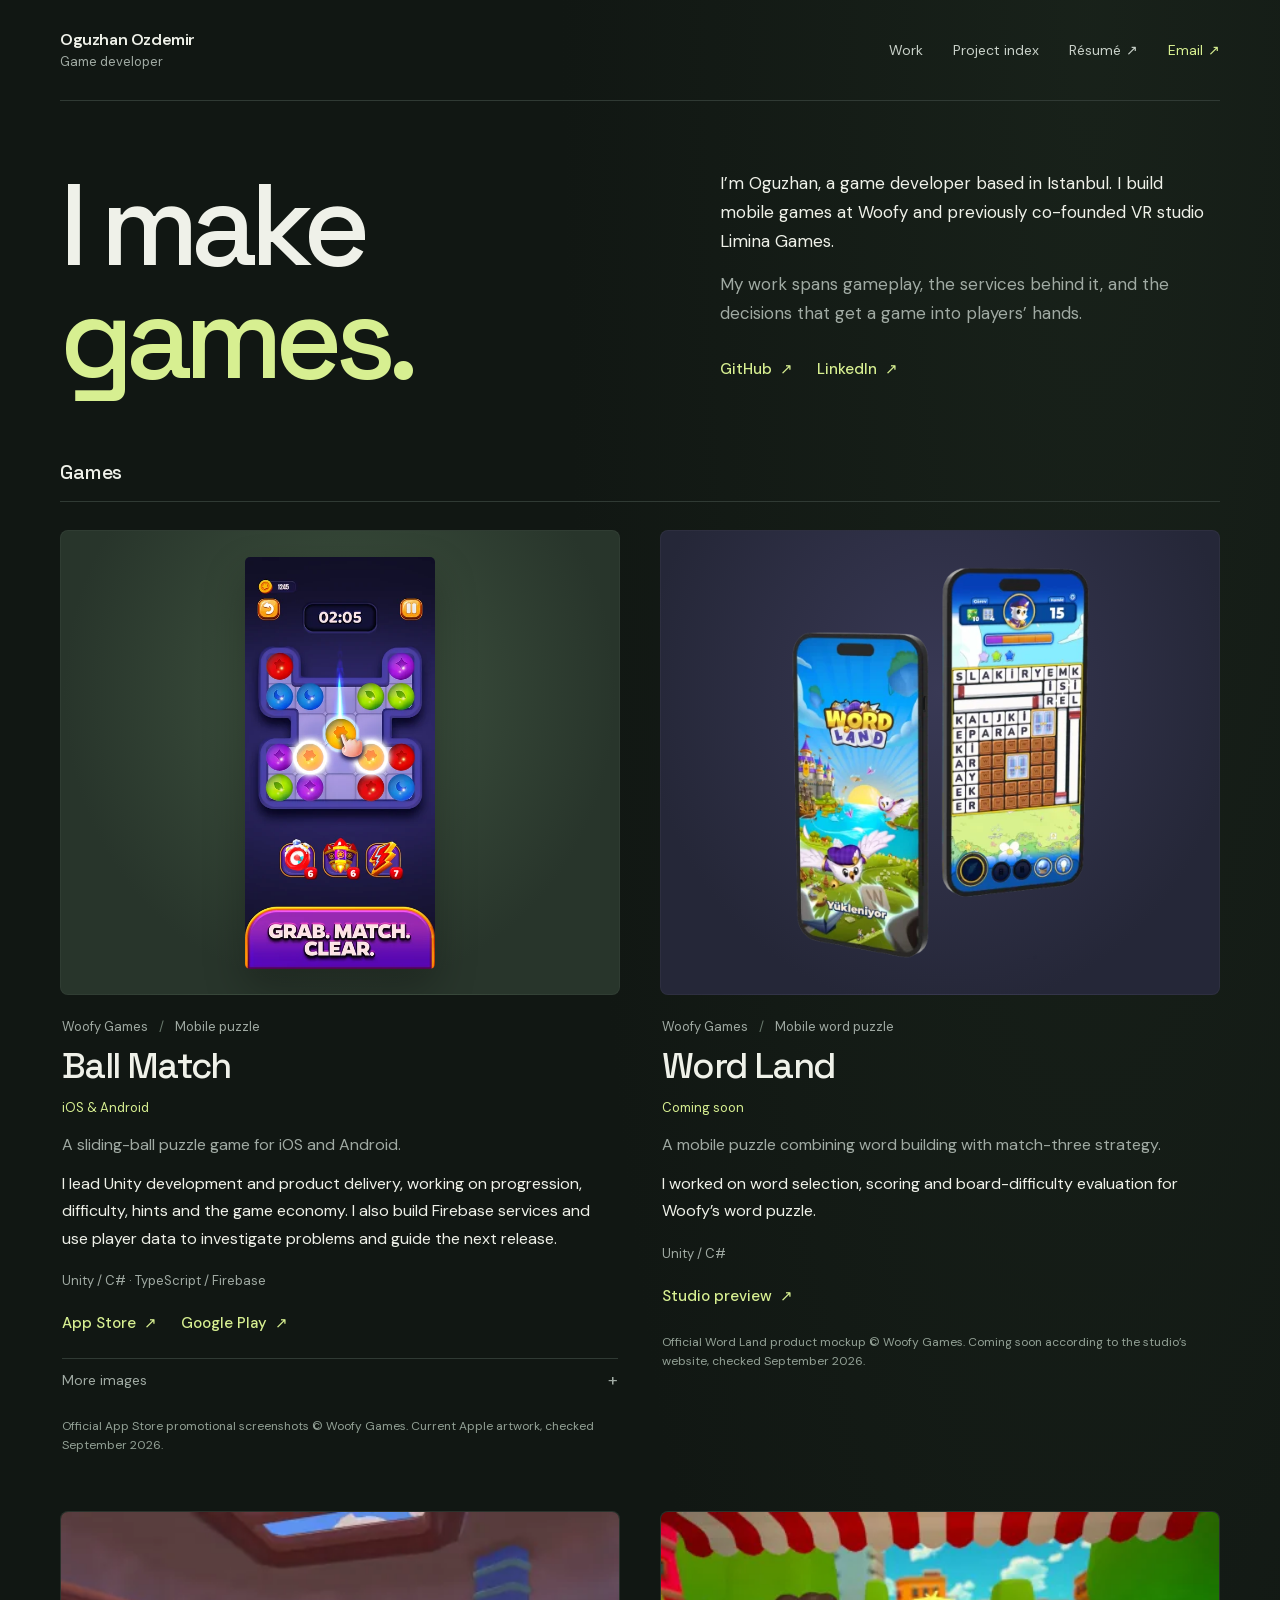
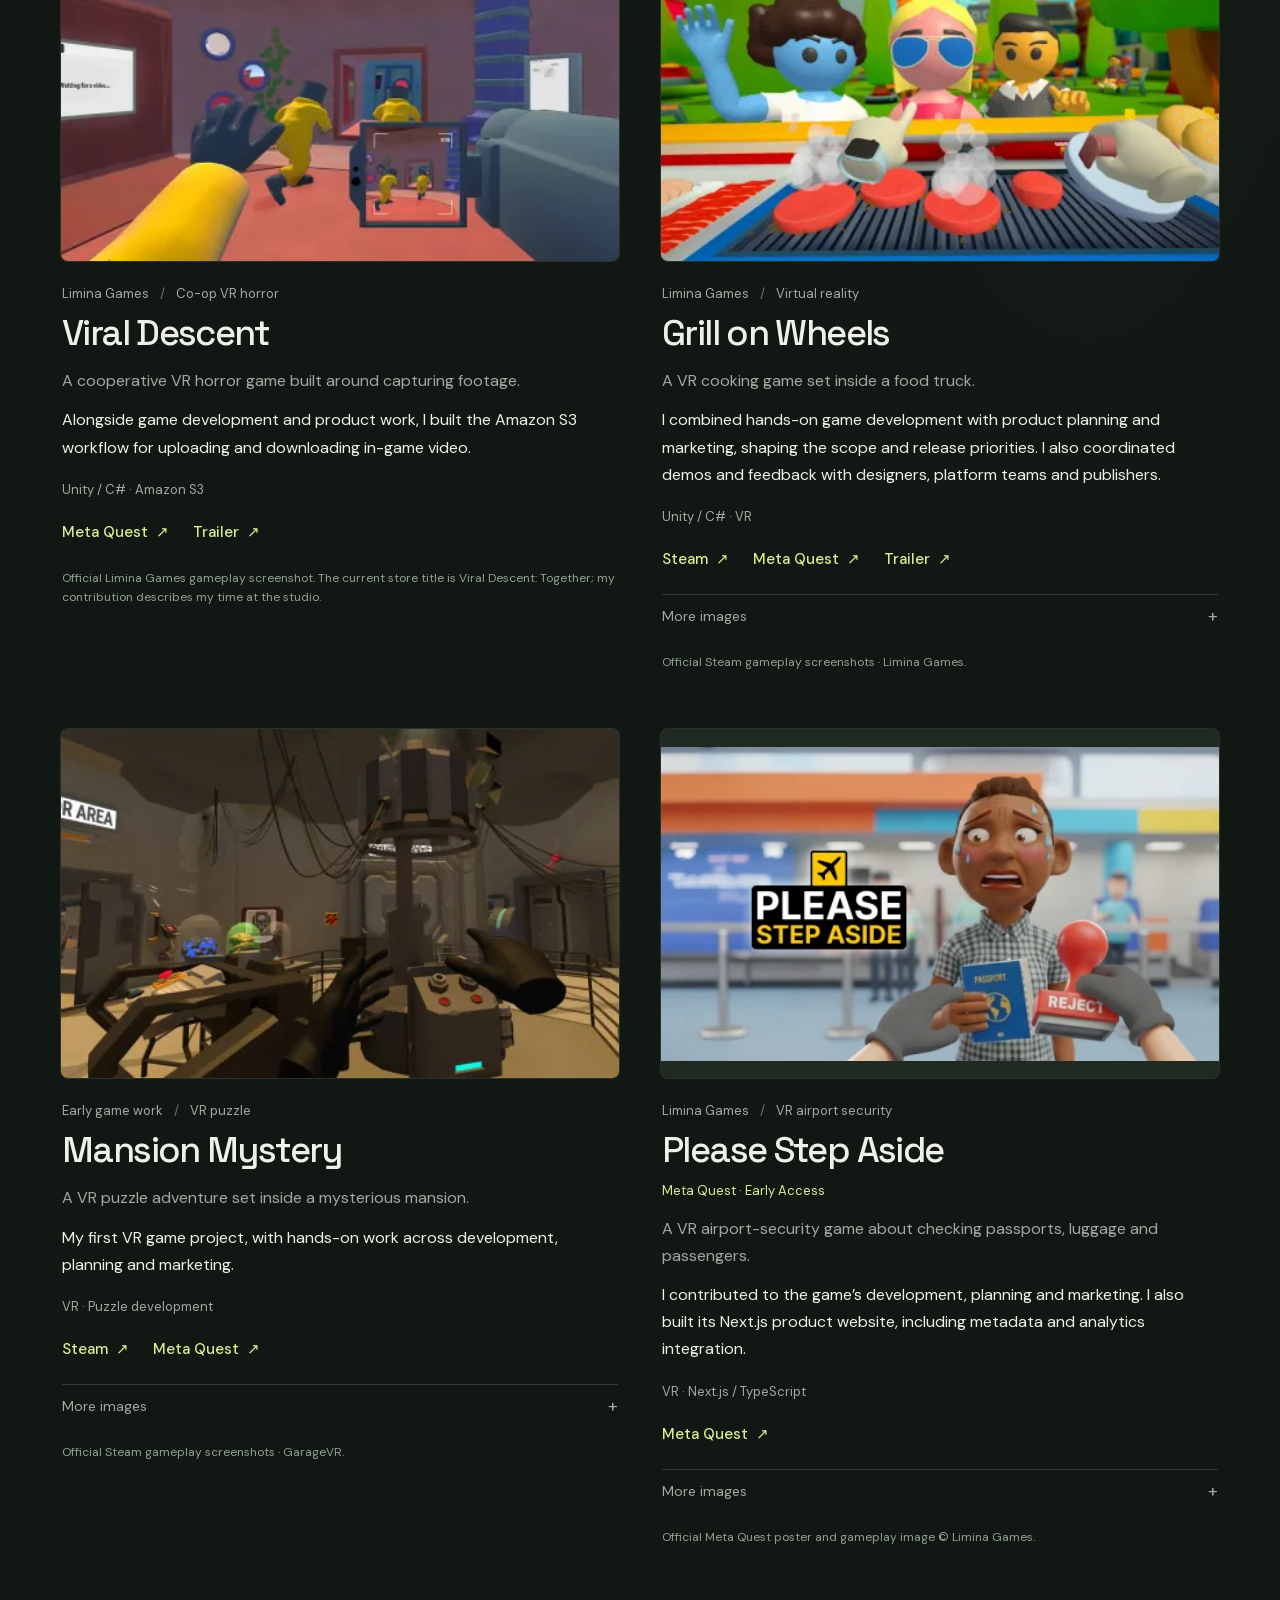
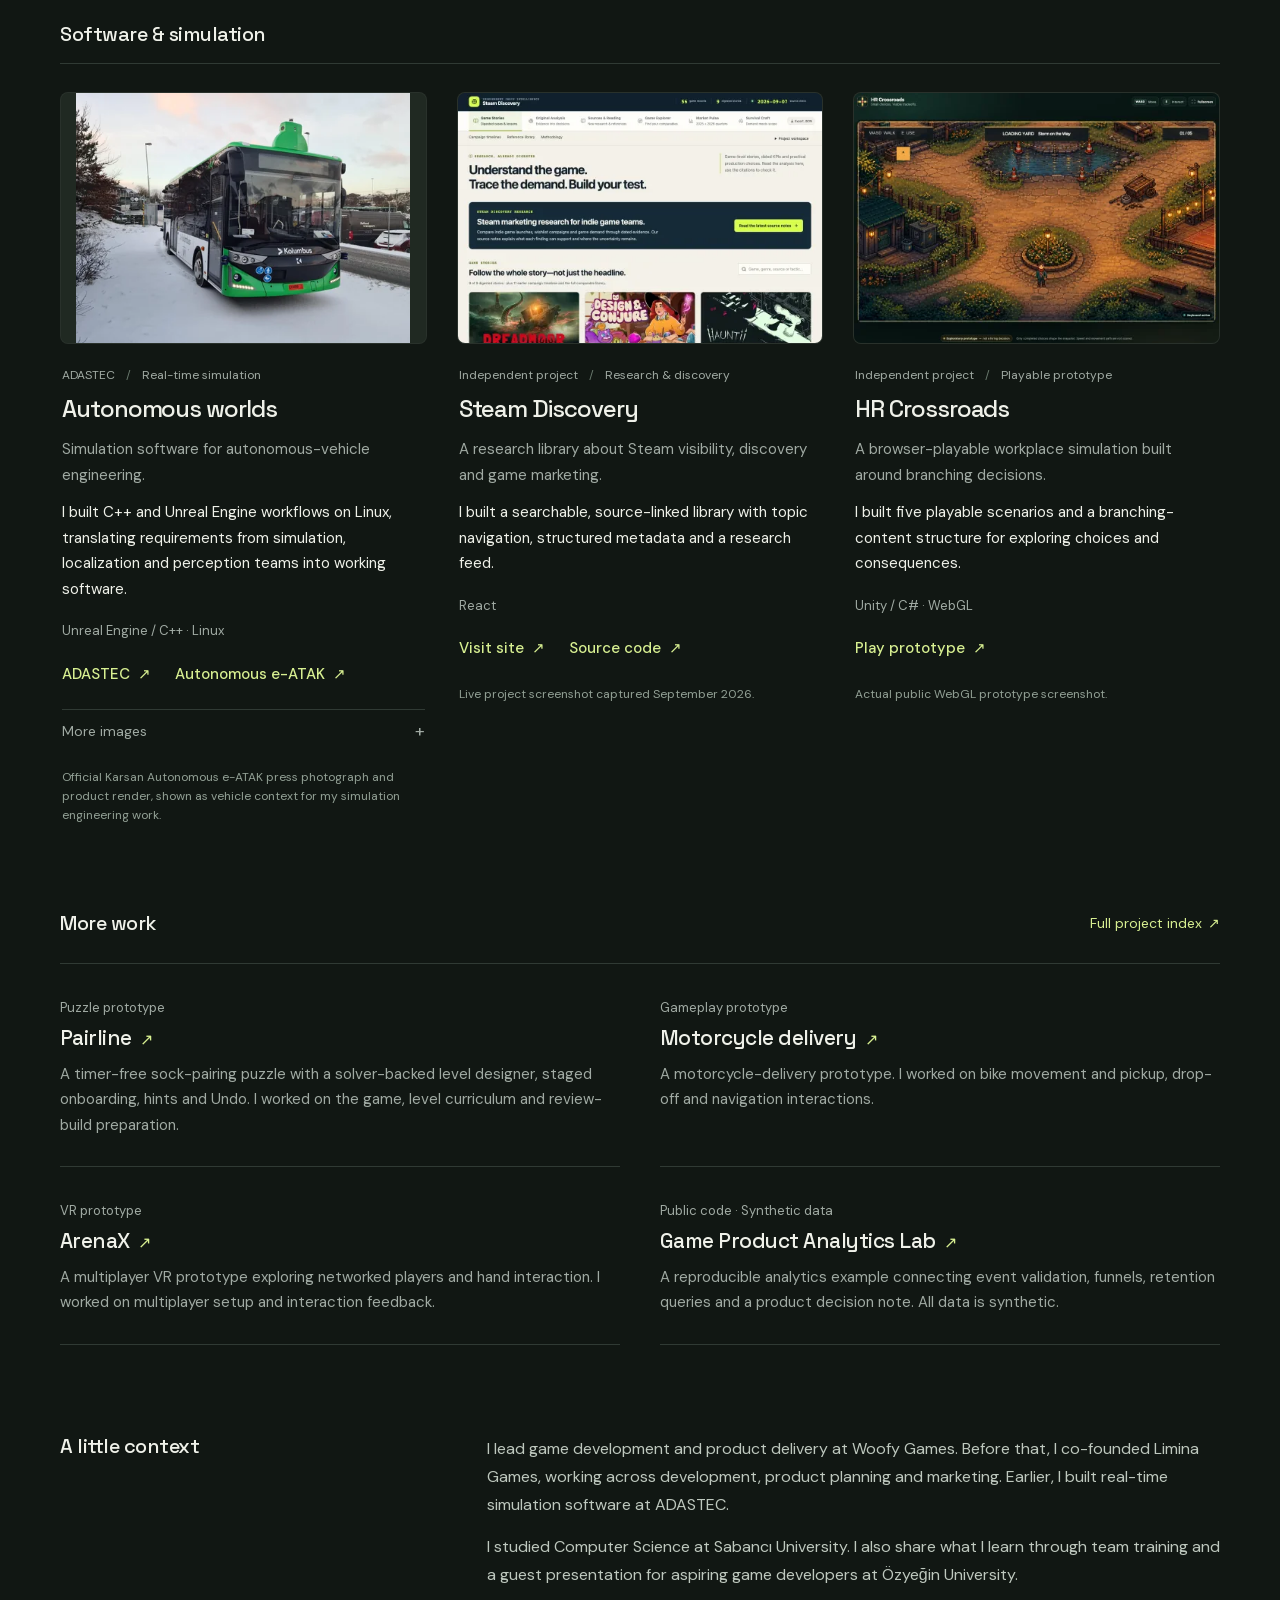
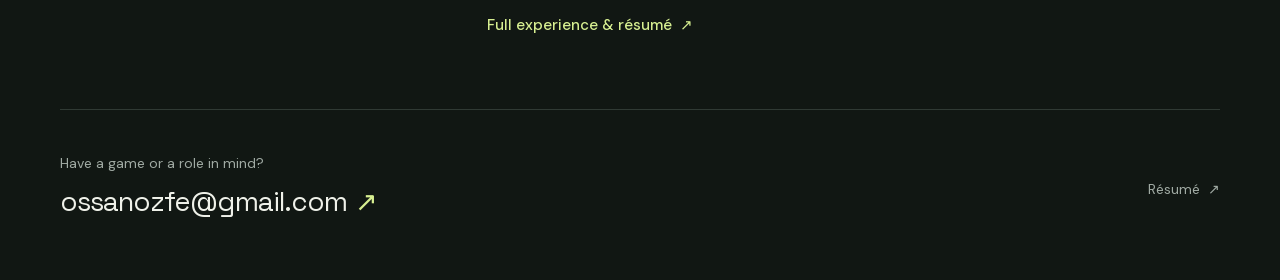
==== index.html @ d292faff "Publish portfolio from 01c3dcfbd01b6e37e238ac17c07271672fc1a916" ====
<!doctype html>
<html lang="en">
  <head>
    <meta charset="utf-8" />
    <meta name="viewport" content="width=device-width, initial-scale=1" />
    <link
      rel="preload"
      href="/fonts/space-grotesk.woff2"
      as="font"
      type="font/woff2"
      crossorigin
    />
    <meta name="theme-color" content="#111713" />
    <meta
      name="description"
      content="Oguzhan Ozdemir — game developer and technical product lead. Explore Unity, mobile and VR games, real-time simulation, and independent projects."
    />
    <link rel="canonical" href="https://oguzhanozfe.github.io/" />
    <link rel="icon" type="image/svg+xml" href="/favicon.svg" />
    <meta property="og:type" content="website" />
    <meta
      property="og:title"
      content="Oguzhan Ozdemir — Unity, Mobile & VR Game Developer"
    />
    <meta
      property="og:description"
      content="Game developer & technical product lead. Selected work across Unity, mobile games, VR, simulation, and product engineering."
    />
    <meta property="og:url" content="https://oguzhanozfe.github.io/" />
    <meta name="twitter:card" content="summary" />
    <title>Oguzhan Ozdemir — Game Developer & Technical Product Lead</title>
    
    <link rel="stylesheet" crossorigin href="/assets/index-C_fkbIlP.css">
  <script type="application/ld+json">{"@context":"https://schema.org","@type":"ProfilePage","url":"https://oguzhanozfe.github.io/","name":"Oguzhan Ozdemir — Game Developer & Technical Product Lead","mainEntity":{"@type":"Person","@id":"https://oguzhanozfe.github.io/#person","name":"Oguzhan Ozdemir","alternateName":"Oğuzhan Özdemir","url":"https://oguzhanozfe.github.io/","jobTitle":"Game Developer & Technical Product Lead","description":"Unity, mobile games, virtual reality, real-time simulation, and technical product development.","sameAs":["https://www.linkedin.com/in/oguzhanozfe/","https://github.com/oguzhanozfe"],"worksFor":{"@type":"Organization","name":"Woofy Games","url":"https://www.woofygames.com/"},"alumniOf":{"@type":"CollegeOrUniversity","name":"Sabancı University"},"knowsAbout":["Unity","C#","Virtual reality","Game development","Unreal Engine","Product development"]}}</script>
</head>
  <body>
    <div id="root"><a class="skip-link" href="#main">Skip to content</a><div class="page"><header class="site-header"><a class="identity" href="/">Oguzhan Ozdemir<span>Game developer</span></a><nav aria-label="Main navigation"><a href="/#work">Work</a><a href="/projects.html">Project index</a><a href="/resume.html">Résumé <span aria-hidden="true">↗</span></a><a href="mailto:ossanozfe@gmail.com">Email <span aria-hidden="true">↗</span></a></nav></header><main id="main"><section class="intro" aria-labelledby="hero-title"><h1 id="hero-title">I make <span>games.</span></h1><div class="intro-copy"><p>I’m Oguzhan, a game developer based in Istanbul. I build mobile games at Woofy and previously co-founded VR studio Limina Games.</p><p>My work spans gameplay, the services behind it, and the decisions that get a game into players’ hands.</p><div class="intro-links"><a href="https://github.com/oguzhanozfe" target="_blank" rel="noreferrer">GitHub <span aria-hidden="true">↗</span></a><a href="https://www.linkedin.com/in/oguzhanozfe/" target="_blank" rel="noreferrer">LinkedIn <span aria-hidden="true">↗</span></a></div></div></section><section id="work" aria-labelledby="work-title"><div class="section-label"><h2 id="work-title">Games</h2></div><div class="games-grid"><article class="work-item" id="ball-match"><figure class="work-image portrait"><a href="/images/ball-match.webp" target="_blank" rel="noreferrer" aria-label="View Ball Match image full size"><img src="/images/responsive/ball-match-360.webp" srcSet="/images/responsive/ball-match-360.webp 360w, /images/responsive/ball-match-540.webp 540w, /images/responsive/ball-match-800.webp 800w" sizes="(min-width: 900px) 190px, (min-width: 680px) 180px, 190px" alt="Official Ball Match mobile store screenshot showing its sliding-ball puzzle board." width="1242" height="2688" loading="eager" fetchpriority="high" decoding="async"/></a></figure><div class="work-copy"><p class="project-context">Woofy Games<!-- --> <span aria-hidden="true">/</span> <!-- -->Mobile puzzle</p><h3>Ball Match</h3><p class="project-status">iOS &amp; Android</p><p class="project-description">A sliding-ball puzzle game for iOS and Android.</p><p>I lead Unity development and product delivery, working on progression, difficulty, hints and the game economy. I also build Firebase services and use player data to investigate problems and guide the next release.</p><p class="technology">Unity / C# · TypeScript / Firebase</p><div class="project-links"><a href="https://apps.apple.com/app/id6760407545" target="_blank" rel="noreferrer">App Store<!-- --> <span aria-hidden="true">↗</span></a><a href="https://play.google.com/store/apps/details?id=com.woofygames.ballmatch" target="_blank" rel="noreferrer">Google Play<!-- --> <span aria-hidden="true">↗</span></a></div><details class="screenshots"><summary>More images <span aria-hidden="true">+</span></summary><div class="screenshot-strip portrait-strip"><a href="/images/ball-match-2.webp" target="_blank" rel="noreferrer"><img src="/images/ball-match-2.webp" alt="Ball Match, image 2" loading="lazy" decoding="async"/></a><a href="/images/ball-match-3.webp" target="_blank" rel="noreferrer"><img src="/images/ball-match-3.webp" alt="Ball Match, image 3" loading="lazy" decoding="async"/></a><a href="/images/ball-match-4.webp" target="_blank" rel="noreferrer"><img src="/images/ball-match-4.webp" alt="Ball Match, image 4" loading="lazy" decoding="async"/></a><a href="/images/ball-match-5.webp" target="_blank" rel="noreferrer"><img src="/images/ball-match-5.webp" alt="Ball Match, image 5" loading="lazy" decoding="async"/></a><a href="/images/ball-match-6.webp" target="_blank" rel="noreferrer"><img src="/images/ball-match-6.webp" alt="Ball Match, image 6" loading="lazy" decoding="async"/></a></div></details><p class="image-credit">Official App Store promotional screenshots © Woofy Games. Current Apple artwork, checked September 2026.</p></div></article><article class="work-item" id="word-land"><figure class="work-image mockup"><a href="/images/word-land.webp" target="_blank" rel="noreferrer" aria-label="View Word Land image full size"><img src="/images/responsive/word-land-360.webp" srcSet="/images/responsive/word-land-360.webp 360w, /images/responsive/word-land-540.webp 540w, /images/responsive/word-land-665.webp 665w" sizes="(min-width: 900px) 300px, (min-width: 680px) min(280px, calc(50vw - 80px)), min(300px, calc(100vw - 90px))" alt="Official Word Land artwork showing its title screen and a letter-grid puzzle in two phones." width="665" height="874" loading="lazy" fetchpriority="auto" decoding="async"/></a></figure><div class="work-copy"><p class="project-context">Woofy Games<!-- --> <span aria-hidden="true">/</span> <!-- -->Mobile word puzzle</p><h3>Word Land</h3><p class="project-status">Coming soon</p><p class="project-description">A mobile puzzle combining word building with match-three strategy.</p><p>I worked on word selection, scoring and board-difficulty evaluation for Woofy’s word puzzle.</p><p class="technology">Unity / C#</p><div class="project-links"><a href="https://www.woofygames.com/" target="_blank" rel="noreferrer">Studio preview<!-- --> <span aria-hidden="true">↗</span></a></div><p class="image-credit">Official Word Land product mockup © Woofy Games. Coming soon according to the studio’s website, checked September 2026.</p></div></article><article class="work-item" id="viral-descent"><figure class="work-image landscape"><a href="/images/viral-descent.webp" target="_blank" rel="noreferrer" aria-label="View Viral Descent image full size"><img src="/images/responsive/viral-descent-480.webp" srcSet="/images/responsive/viral-descent-480.webp 480w, /images/responsive/viral-descent-800.webp 800w, /images/responsive/viral-descent-1200.webp 1200w" sizes="(min-width: 1256px) 560px, (min-width: 900px) calc(50vw - 68px), (min-width: 680px) calc(50vw - 47px), calc(100vw - 40px)" alt="Viral Descent VR gameplay with cooperative players and a handheld video camera." width="1600" height="900" loading="lazy" fetchpriority="auto" decoding="async"/></a></figure><div class="work-copy"><p class="project-context">Limina Games<!-- --> <span aria-hidden="true">/</span> <!-- -->Co-op VR horror</p><h3>Viral Descent</h3><p class="project-description">A cooperative VR horror game built around capturing footage.</p><p>Alongside game development and product work, I built the Amazon S3 workflow for uploading and downloading in-game video.</p><p class="technology">Unity / C# · Amazon S3</p><div class="project-links"><a href="https://www.meta.com/experiences/viral-descent-together/8872975976070976/" target="_blank" rel="noreferrer">Meta Quest<!-- --> <span aria-hidden="true">↗</span></a><a href="https://www.youtube.com/watch?v=ykDt3blQwD8" target="_blank" rel="noreferrer">Trailer<!-- --> <span aria-hidden="true">↗</span></a></div><p class="image-credit">Official Limina Games gameplay screenshot. The current store title is Viral Descent: Together; my contribution describes my time at the studio.</p></div></article><article class="work-item" id="grill-on-wheels"><figure class="work-image landscape"><a href="/images/grill.webp" target="_blank" rel="noreferrer" aria-label="View Grill on Wheels image full size"><img src="/images/responsive/grill-480.webp" srcSet="/images/responsive/grill-480.webp 480w, /images/responsive/grill-800.webp 800w, /images/responsive/grill-1200.webp 1200w" sizes="(min-width: 1256px) 560px, (min-width: 900px) calc(50vw - 68px), (min-width: 680px) calc(50vw - 47px), calc(100vw - 40px)" alt="Grill on Wheels VR gameplay, looking out of a colorful food truck toward waiting customers." width="1600" height="900" loading="lazy" fetchpriority="auto" decoding="async"/></a></figure><div class="work-copy"><p class="project-context">Limina Games<!-- --> <span aria-hidden="true">/</span> <!-- -->Virtual reality</p><h3>Grill on Wheels</h3><p class="project-description">A VR cooking game set inside a food truck.</p><p>I combined hands-on game development with product planning and marketing, shaping the scope and release priorities. I also coordinated demos and feedback with designers, platform teams and publishers.</p><p class="technology">Unity / C# · VR</p><div class="project-links"><a href="https://store.steampowered.com/app/2628680/Grill_on_Wheels/" target="_blank" rel="noreferrer">Steam<!-- --> <span aria-hidden="true">↗</span></a><a href="https://www.meta.com/experiences/7056585347694088/" target="_blank" rel="noreferrer">Meta Quest<!-- --> <span aria-hidden="true">↗</span></a><a href="https://www.youtube.com/watch?v=oU0aZLuPpc4" target="_blank" rel="noreferrer">Trailer<!-- --> <span aria-hidden="true">↗</span></a></div><details class="screenshots"><summary>More images <span aria-hidden="true">+</span></summary><div class="screenshot-strip "><a href="/images/grill-2.webp" target="_blank" rel="noreferrer"><img src="/images/grill-2.webp" alt="Grill on Wheels, image 2" loading="lazy" decoding="async"/></a></div></details><p class="image-credit">Official Steam gameplay screenshots · Limina Games.</p></div></article><article class="work-item" id="mansion-mystery"><figure class="work-image landscape"><a href="/images/mansion.webp" target="_blank" rel="noreferrer" aria-label="View Mansion Mystery image full size"><img src="/images/responsive/mansion-480.webp" srcSet="/images/responsive/mansion-480.webp 480w, /images/responsive/mansion-800.webp 800w, /images/responsive/mansion-1200.webp 1200w" sizes="(min-width: 1256px) 560px, (min-width: 900px) calc(50vw - 68px), (min-width: 680px) calc(50vw - 47px), calc(100vw - 40px)" alt="Mansion Mystery VR gameplay: a laboratory filled with hands-on puzzle equipment." width="1600" height="900" loading="lazy" fetchpriority="auto" decoding="async"/></a></figure><div class="work-copy"><p class="project-context">Early game work<!-- --> <span aria-hidden="true">/</span> <!-- -->VR puzzle</p><h3>Mansion Mystery</h3><p class="project-description">A VR puzzle adventure set inside a mysterious mansion.</p><p>My first VR game project, with hands-on work across development, planning and marketing.</p><p class="technology">VR · Puzzle development</p><div class="project-links"><a href="https://store.steampowered.com/app/2424630/Mansion_Mystery/" target="_blank" rel="noreferrer">Steam<!-- --> <span aria-hidden="true">↗</span></a><a href="https://www.meta.com/experiences/5691978394241239/" target="_blank" rel="noreferrer">Meta Quest<!-- --> <span aria-hidden="true">↗</span></a></div><details class="screenshots"><summary>More images <span aria-hidden="true">+</span></summary><div class="screenshot-strip "><a href="/images/mansion-2.webp" target="_blank" rel="noreferrer"><img src="/images/mansion-2.webp" alt="Mansion Mystery, image 2" loading="lazy" decoding="async"/></a></div></details><p class="image-credit">Official Steam gameplay screenshots · GarageVR.</p></div></article><article class="work-item" id="please-step-aside"><figure class="work-image poster"><a href="/images/please-step-aside.webp" target="_blank" rel="noreferrer" aria-label="View Please Step Aside image full size"><img src="/images/responsive/please-step-aside-480.webp" srcSet="/images/responsive/please-step-aside-480.webp 480w, /images/responsive/please-step-aside-800.webp 800w, /images/responsive/please-step-aside-1200.webp 1200w" sizes="(min-width: 1256px) 560px, (min-width: 900px) calc(50vw - 68px), (min-width: 680px) calc(50vw - 47px), calc(100vw - 40px)" alt="Official Please Step Aside poster with a passenger, passport and a VR hand holding a reject stamp." width="2560" height="1440" loading="lazy" fetchpriority="auto" decoding="async"/></a></figure><div class="work-copy"><p class="project-context">Limina Games<!-- --> <span aria-hidden="true">/</span> <!-- -->VR airport security</p><h3>Please Step Aside</h3><p class="project-status">Meta Quest · Early Access</p><p class="project-description">A VR airport-security game about checking passports, luggage and passengers.</p><p>I contributed to the game’s development, planning and marketing. I also built its Next.js product website, including metadata and analytics integration.</p><p class="technology">VR · Next.js / TypeScript</p><div class="project-links"><a href="https://www.meta.com/experiences/please-step-aside/9171457622956378/" target="_blank" rel="noreferrer">Meta Quest<!-- --> <span aria-hidden="true">↗</span></a></div><details class="screenshots"><summary>More images <span aria-hidden="true">+</span></summary><div class="screenshot-strip "><a href="/images/please-step-aside-gameplay.webp" target="_blank" rel="noreferrer"><img src="/images/please-step-aside-gameplay.webp" alt="Please Step Aside VR gameplay showing a passport, an open suitcase and the airport X-ray scanner." loading="lazy" decoding="async"/></a></div></details><p class="image-credit">Official Meta Quest poster and gameplay image © Limina Games.</p></div></article></div></section><section id="software" class="software" aria-labelledby="software-title"><div class="section-label"><h2 id="software-title">Software &amp; simulation</h2></div><div class="software-grid"><article class="work-item" id="simulation"><figure class="work-image poster"><a href="/images/adastec-e-atak.webp" target="_blank" rel="noreferrer" aria-label="View Autonomous worlds image full size"><img src="/images/responsive/adastec-e-atak-480.webp" srcSet="/images/responsive/adastec-e-atak-480.webp 480w, /images/responsive/adastec-e-atak-800.webp 800w, /images/responsive/adastec-e-atak-1200.webp 1200w" sizes="(min-width: 1256px) 367px, (min-width: 900px) calc(33.33vw - 52px), (min-width: 680px) calc(100vw - 64px), calc(100vw - 40px)" alt="Karsan Autonomous e-ATAK in green Kolumbus livery on a snowy street in Norway." width="1200" height="900" loading="lazy" fetchpriority="auto" decoding="async"/></a></figure><div class="work-copy"><p class="project-context">ADASTEC<!-- --> <span aria-hidden="true">/</span> <!-- -->Real-time simulation</p><h3>Autonomous worlds</h3><p class="project-description">Simulation software for autonomous-vehicle engineering.</p><p>I built C++ and Unreal Engine workflows on Linux, translating requirements from simulation, localization and perception teams into working software.</p><p class="technology">Unreal Engine / C++ · Linux</p><div class="project-links"><a href="https://www.adastec.com/" target="_blank" rel="noreferrer">ADASTEC<!-- --> <span aria-hidden="true">↗</span></a><a href="https://www.karsan.com/en/autonomous-bus/autonomous-e-atak/autonomous-e-atak-autonomous-technology" target="_blank" rel="noreferrer">Autonomous e-ATAK<!-- --> <span aria-hidden="true">↗</span></a></div><details class="screenshots"><summary>More images <span aria-hidden="true">+</span></summary><div class="screenshot-strip "><a href="/images/adastec-e-atak-render.webp" target="_blank" rel="noreferrer"><img src="/images/adastec-e-atak-render.webp" alt="Official Karsan product render of the Autonomous e-ATAK, viewed from the front and side on a white background." loading="lazy" decoding="async"/></a></div></details><p class="image-credit">Official Karsan Autonomous e-ATAK press photograph and product render, shown as vehicle context for my simulation engineering work.</p></div></article><article class="work-item" id="steam-discovery"><figure class="work-image landscape"><a href="/images/steam-discovery.webp" target="_blank" rel="noreferrer" aria-label="View Steam Discovery image full size"><img src="/images/responsive/steam-discovery-480.webp" srcSet="/images/responsive/steam-discovery-480.webp 480w, /images/responsive/steam-discovery-800.webp 800w, /images/responsive/steam-discovery-1200.webp 1200w" sizes="(min-width: 1256px) 367px, (min-width: 900px) calc(33.33vw - 52px), (min-width: 680px) calc(100vw - 64px), calc(100vw - 40px)" alt="The Steam Discovery website with its Steam visibility research library and article categories." width="1600" height="900" loading="lazy" fetchpriority="auto" decoding="async"/></a></figure><div class="work-copy"><p class="project-context">Independent project<!-- --> <span aria-hidden="true">/</span> <!-- -->Research &amp; discovery</p><h3>Steam Discovery</h3><p class="project-description">A research library about Steam visibility, discovery and game marketing.</p><p>I built a searchable, source-linked library with topic navigation, structured metadata and a research feed.</p><p class="technology">React</p><div class="project-links"><a href="https://steam-discovery.vercel.app/" target="_blank" rel="noreferrer">Visit site<!-- --> <span aria-hidden="true">↗</span></a><a href="https://github.com/oguzhanozfe/steam-discovery" target="_blank" rel="noreferrer">Source code<!-- --> <span aria-hidden="true">↗</span></a></div><p class="image-credit">Live project screenshot captured September 2026.</p></div></article><article class="work-item" id="hr-crossroads"><figure class="work-image landscape"><a href="/images/hr-crossroads.webp" target="_blank" rel="noreferrer" aria-label="View HR Crossroads image full size"><img src="/images/responsive/hr-crossroads-480.webp" srcSet="/images/responsive/hr-crossroads-480.webp 480w, /images/responsive/hr-crossroads-800.webp 800w, /images/responsive/hr-crossroads-1200.webp 1200w" sizes="(min-width: 1256px) 367px, (min-width: 900px) calc(33.33vw - 52px), (min-width: 680px) calc(100vw - 64px), calc(100vw - 40px)" alt="HR Crossroads workplace simulation prototype running in a web browser." width="1600" height="900" loading="lazy" fetchpriority="auto" decoding="async"/></a></figure><div class="work-copy"><p class="project-context">Independent project<!-- --> <span aria-hidden="true">/</span> <!-- -->Playable prototype</p><h3>HR Crossroads</h3><p class="project-description">A browser-playable workplace simulation built around branching decisions.</p><p>I built five playable scenarios and a branching-content structure for exploring choices and consequences.</p><p class="technology">Unity / C# · WebGL</p><div class="project-links"><a href="https://hr-crossroads-demo.vercel.app/" target="_blank" rel="noreferrer">Play prototype<!-- --> <span aria-hidden="true">↗</span></a></div><p class="image-credit">Actual public WebGL prototype screenshot.</p></div></article></div></section><section class="more-projects" aria-labelledby="more-projects-title"><div class="section-label"><h2 id="more-projects-title">More work</h2><a href="/projects.html">Full project index <span aria-hidden="true">↗</span></a></div><div class="more-project-grid"><article><p class="index-status">Puzzle prototype</p><h3><a href="/projects.html#pairline">Pairline<!-- --> <span aria-hidden="true">↗</span></a></h3><p>A timer-free sock-pairing puzzle with a solver-backed level designer, staged onboarding, hints and Undo. I worked on the game, level curriculum and review-build preparation.</p></article><article><p class="index-status">Gameplay prototype</p><h3><a href="/projects.html#moto">Motorcycle delivery<!-- --> <span aria-hidden="true">↗</span></a></h3><p>A motorcycle-delivery prototype. I worked on bike movement and pickup, drop-off and navigation interactions.</p></article><article><p class="index-status">VR prototype</p><h3><a href="/projects.html#arena">ArenaX<!-- --> <span aria-hidden="true">↗</span></a></h3><p>A multiplayer VR prototype exploring networked players and hand interaction. I worked on multiplayer setup and interaction feedback.</p></article><article><p class="index-status">Public code · Synthetic data</p><h3><a href="/projects.html#analytics-lab">Game Product Analytics Lab<!-- --> <span aria-hidden="true">↗</span></a></h3><p>A reproducible analytics example connecting event validation, funnels, retention queries and a product decision note. All data is synthetic.</p></article></div></section><section id="about" class="about" aria-labelledby="about-title"><h2 id="about-title">A little context</h2><div><p>I lead game development and product delivery at Woofy Games. Before that, I co-founded Limina Games, working across development, product planning and marketing. Earlier, I built real-time simulation software at ADASTEC.</p><p>I studied Computer Science at Sabancı University. I also share what I learn through team training and a guest presentation for aspiring game developers at Özyeğin University.</p><a href="/resume.html">Full experience &amp; résumé <span aria-hidden="true">↗</span></a></div></section></main><footer><div><p>Have a game or a role in mind?</p><a class="email" href="mailto:ossanozfe@gmail.com">ossanozfe@gmail.com <span aria-hidden="true">↗</span></a></div><a href="/resume.html">Résumé <span aria-hidden="true">↗</span></a></footer></div></div>
  </body>
</html>
---- assets/index-C_fkbIlP.css ----
@font-face{font-family:Space Grotesk;src:url(/fonts/space-grotesk.woff2)format("woff2");font-weight:300 700;font-style:normal;font-display:swap}@font-face{font-family:DM Sans;src:url(/fonts/dm-sans.woff2)format("woff2");font-weight:100 900;font-style:normal;font-display:swap}:root{--lightningcss-light: ;--lightningcss-dark:initial;color-scheme:dark;--ink:#eff1e9;--muted:#a0aaa3;--line:#303a34;--paper:#111713;--accent:#d7ef91;color:var(--ink);background:var(--paper);font-synthesis:none;text-rendering:optimizelegibility;-webkit-font-smoothing:antialiased;font-family:DM Sans,Arial,sans-serif;font-size:16px}*{box-sizing:border-box}html{scroll-padding-top:2rem}body{background:radial-gradient(ellipse at 85% 0, #23312466, transparent 33rem), var(--paper);min-width:320px;margin:0}h1,h2,h3,p,figure{margin:0}h1,h2,h3{font-family:Space Grotesk,Arial,sans-serif;font-weight:500;line-height:1.1}a{color:inherit;touch-action:manipulation;text-decoration:none}a:focus-visible,summary:focus-visible{outline:2px solid var(--accent);outline-offset:5px}a:hover{text-underline-offset:.25em;text-decoration:underline}img{max-width:100%;height:auto;display:block}::selection{color:#111713;background:var(--accent)}.page{width:min(1160px,100% - 40px);margin:auto}.skip-link{z-index:10;background:var(--accent);color:var(--paper);padding:12px;position:fixed;top:10px;left:10px;transform:translateY(-160%)}.skip-link:focus{transform:translateY(0)}.site-header{border-bottom:1px solid var(--line);flex-wrap:wrap;justify-content:space-between;align-items:center;gap:16px 24px;padding:24px 0;display:flex}.identity{letter-spacing:-.025em;font-size:1rem;font-weight:600;line-height:1.5}.identity span{letter-spacing:0;color:var(--muted);font-size:.8125rem;font-weight:400;display:block}nav{flex-wrap:wrap;align-items:center;gap:19px;display:flex}nav a{color:#c8d0c8;align-items:center;gap:5px;min-height:44px;font-size:.875rem;display:inline-flex}nav a:last-child{color:var(--accent)}nav a[aria-current=page]{text-underline-offset:6px;text-decoration:underline}.intro{padding:46px 0 48px}.intro h1{letter-spacing:-.072em;margin-bottom:28px;font-size:clamp(3.5rem,15.5vw,7rem);line-height:.98}.intro h1 span{color:var(--accent);display:block}.intro-copy{max-width:540px;font-size:1.0625rem;line-height:1.7}.intro-copy p+p{color:var(--muted);margin-top:14px}.intro-links,.project-links{flex-wrap:wrap;gap:6px 24px;display:flex}.intro-links{margin-top:20px}.intro-links a,.project-links a,.about a{min-height:44px;color:var(--accent);align-items:center;gap:8px;font-size:.9375rem;font-weight:500;display:inline-flex}.section-label{border-bottom:1px solid var(--line);flex-wrap:wrap;justify-content:space-between;align-items:center;gap:16px;padding:0 0 18px;display:flex}.section-label h2{letter-spacing:-.025em;font-size:1.25rem}.section-label>a{color:var(--accent);align-items:center;gap:6px;min-height:44px;font-size:.875rem;display:inline-flex}.games-grid{gap:44px;padding-top:24px;display:grid}.work-item{flex-direction:column;gap:22px;min-width:0;display:flex}.work-image{background:#202922;border:1px solid #ffffff0a;border-radius:8px;overflow:hidden}.work-image a{width:100%;height:100%;display:block}.work-image.landscape img{aspect-ratio:16/10;object-fit:cover;width:100%}.work-image.poster img{aspect-ratio:16/10;object-fit:contain;width:100%}.work-image.portrait,.work-image.mockup{background:radial-gradient(at 50% 35%,#405541,#28352b 70%);justify-content:center;align-items:center;padding:24px;display:flex}.work-image.portrait a,.work-image.mockup a{width:auto;height:auto}.work-image.portrait img{border-radius:5px;width:190px;height:auto;box-shadow:0 18px 40px #0004}.work-image.mockup{background:radial-gradient(at 50% 35%,#393955,#252738 75%)}.work-image.mockup img{width:min(300px,100%);height:auto}.work-copy{padding:0 2px;font-size:1rem;line-height:1.7}.project-context{color:var(--muted);margin-bottom:9px;font-size:.8125rem;line-height:1.6}.project-context span{color:#69796d;margin:0 8px}.work-copy h3{letter-spacing:-.045em;margin-bottom:14px;font-size:clamp(1.75rem,6vw,2.2rem)}.work-copy>p+p{margin-top:12px}.project-description{color:var(--muted)}.project-status{color:var(--accent);margin-bottom:8px;font-size:.8125rem;margin-top:-4px!important}.technology{color:var(--muted);font-size:.8125rem;margin-top:18px!important}.project-links{margin-top:10px}.screenshots{border-top:1px solid var(--line);margin-top:12px}summary{cursor:pointer;min-height:44px;color:var(--muted);justify-content:space-between;align-items:center;gap:20px;font-size:.875rem;list-style:none;display:flex}summary::-webkit-details-marker{display:none}summary span{font-size:1.1rem}details[open] summary span{transform:rotate(45deg)}.screenshot-strip{grid-template-columns:repeat(2,minmax(0,1fr));gap:10px;padding-bottom:12px;display:grid}.screenshot-strip a{align-self:start}.screenshot-strip img{border-radius:3px;width:100%;height:auto}.portrait-strip{grid-template-columns:repeat(3,minmax(0,1fr))}.image-credit{color:#92a095;font-size:.75rem;line-height:1.6}.work-copy>.image-credit{margin-top:14px}.software{margin-top:58px}.software-grid{gap:36px;padding-top:24px;display:grid}.more-projects{margin-top:58px}.more-project-grid{gap:0 34px;display:grid}.more-project-grid article{border-bottom:1px solid var(--line);padding:25px 0;line-height:1.7}.more-project-grid h3{letter-spacing:-.025em;margin:8px 0 12px;font-size:1.3rem}.more-project-grid h3 a{display:inline-block}.more-project-grid h3 a span{color:var(--accent);margin-left:4px;font-family:DM Sans,Arial,sans-serif;font-size:1rem}.more-project-grid article>p:last-child{color:var(--muted);font-size:.9375rem}.index-status{color:var(--muted);margin-top:6px;font-size:.8125rem;line-height:1.6}.about{border-bottom:1px solid var(--line);gap:22px;margin-top:22px;padding:50px 0;line-height:1.75;display:grid}.about h2{letter-spacing:-.025em;font-size:1.25rem}.about p{color:#bec8be}.about p+p,.about a{margin-top:14px}footer{flex-wrap:wrap;justify-content:space-between;align-items:center;gap:24px;padding:36px 0 42px;display:flex}footer p{color:var(--muted);margin-bottom:8px;font-size:.875rem}footer a{align-items:center;gap:8px;min-height:44px;display:inline-flex}footer>a{color:var(--muted);font-size:.875rem}.email{letter-spacing:-.035em;font-family:Space Grotesk,Arial,sans-serif;font-size:clamp(1rem,5vw,1.7rem)}.email span{color:var(--accent)}h1,h2,h3,p,a{overflow-wrap:anywhere}.index-intro{padding:40px 0 48px}.index-intro>a{min-height:44px;color:var(--accent);align-items:center;font-size:.875rem;display:inline-flex}.index-intro h1{letter-spacing:-.065em;margin:16px 0 22px;font-size:clamp(2.8rem,10vw,5.8rem)}.index-intro>p{max-width:550px;color:var(--muted);line-height:1.7}.index-group{margin-bottom:48px}.index-group>h2{border-bottom:1px solid #677666;padding-bottom:18px;font-size:1.125rem}.index-row{border-bottom:1px solid var(--line);gap:14px;padding:24px 0;line-height:1.7;display:grid}.index-row h3{letter-spacing:-.025em;font-size:1.2rem;line-height:1.3}.index-row .technology{margin-top:8px!important}.index-row .project-links{margin-top:5px}.index-row>div>p:first-child{color:#d4dbd2}@media (min-width:680px){.page{width:min(1160px,100% - 64px)}.games-grid,.more-project-grid{grid-template-columns:1fr 1fr;gap:48px 30px}.work-image.portrait,.work-image.mockup{height:440px;padding:22px}.work-image.portrait img{width:180px}.work-image.mockup img{width:280px}.more-project-grid{gap:0 36px}.index-row{grid-template-columns:1fr 1.8fr;gap:32px}}@media (min-width:900px){.page{width:min(1160px,100% - 96px)}.site-header{padding:28px 0}nav{gap:30px}.intro{grid-template-columns:1.2fr 1fr;align-items:end;gap:60px;padding:68px 0 66px;display:grid}.intro h1{margin:0;font-size:clamp(5.8rem,9vw,8rem)}.intro-copy{padding-bottom:4px;font-size:1.0625rem}.intro-links{margin-top:20px}.games-grid{gap:56px 40px;padding-top:28px}.work-image.portrait,.work-image.mockup{height:465px;padding:26px}.work-image.portrait img{width:190px}.work-image.mockup img{width:300px}.work-copy h3{font-size:2.25rem}.software{margin-top:76px}.software-grid{grid-template-columns:repeat(3,minmax(0,1fr));gap:30px;padding-top:28px}.software-grid .work-copy h3{font-size:1.5rem;line-height:1.2}.software-grid .work-copy{font-size:.9375rem}.software-grid .project-context{font-size:.75rem}.software-grid .work-image img{aspect-ratio:16/11}.more-projects{margin-top:76px}.more-project-grid{gap:0 40px}.more-project-grid article{padding:28px 0}.about{grid-template-columns:1fr 2fr;gap:60px;margin-top:28px;padding:62px 0}.index-intro{padding:56px 0 60px}.index-group{margin-bottom:62px}.index-row{grid-template-columns:1fr 2fr;gap:60px}footer{padding:44px 0 56px}}@media (prefers-reduced-motion:reduce){*,:before,:after{scroll-behavior:auto!important;transition:none!important}}.work-image a:focus-visible{outline-offset:-4px}.work-image.mockup a{min-width:0;max-width:100%}
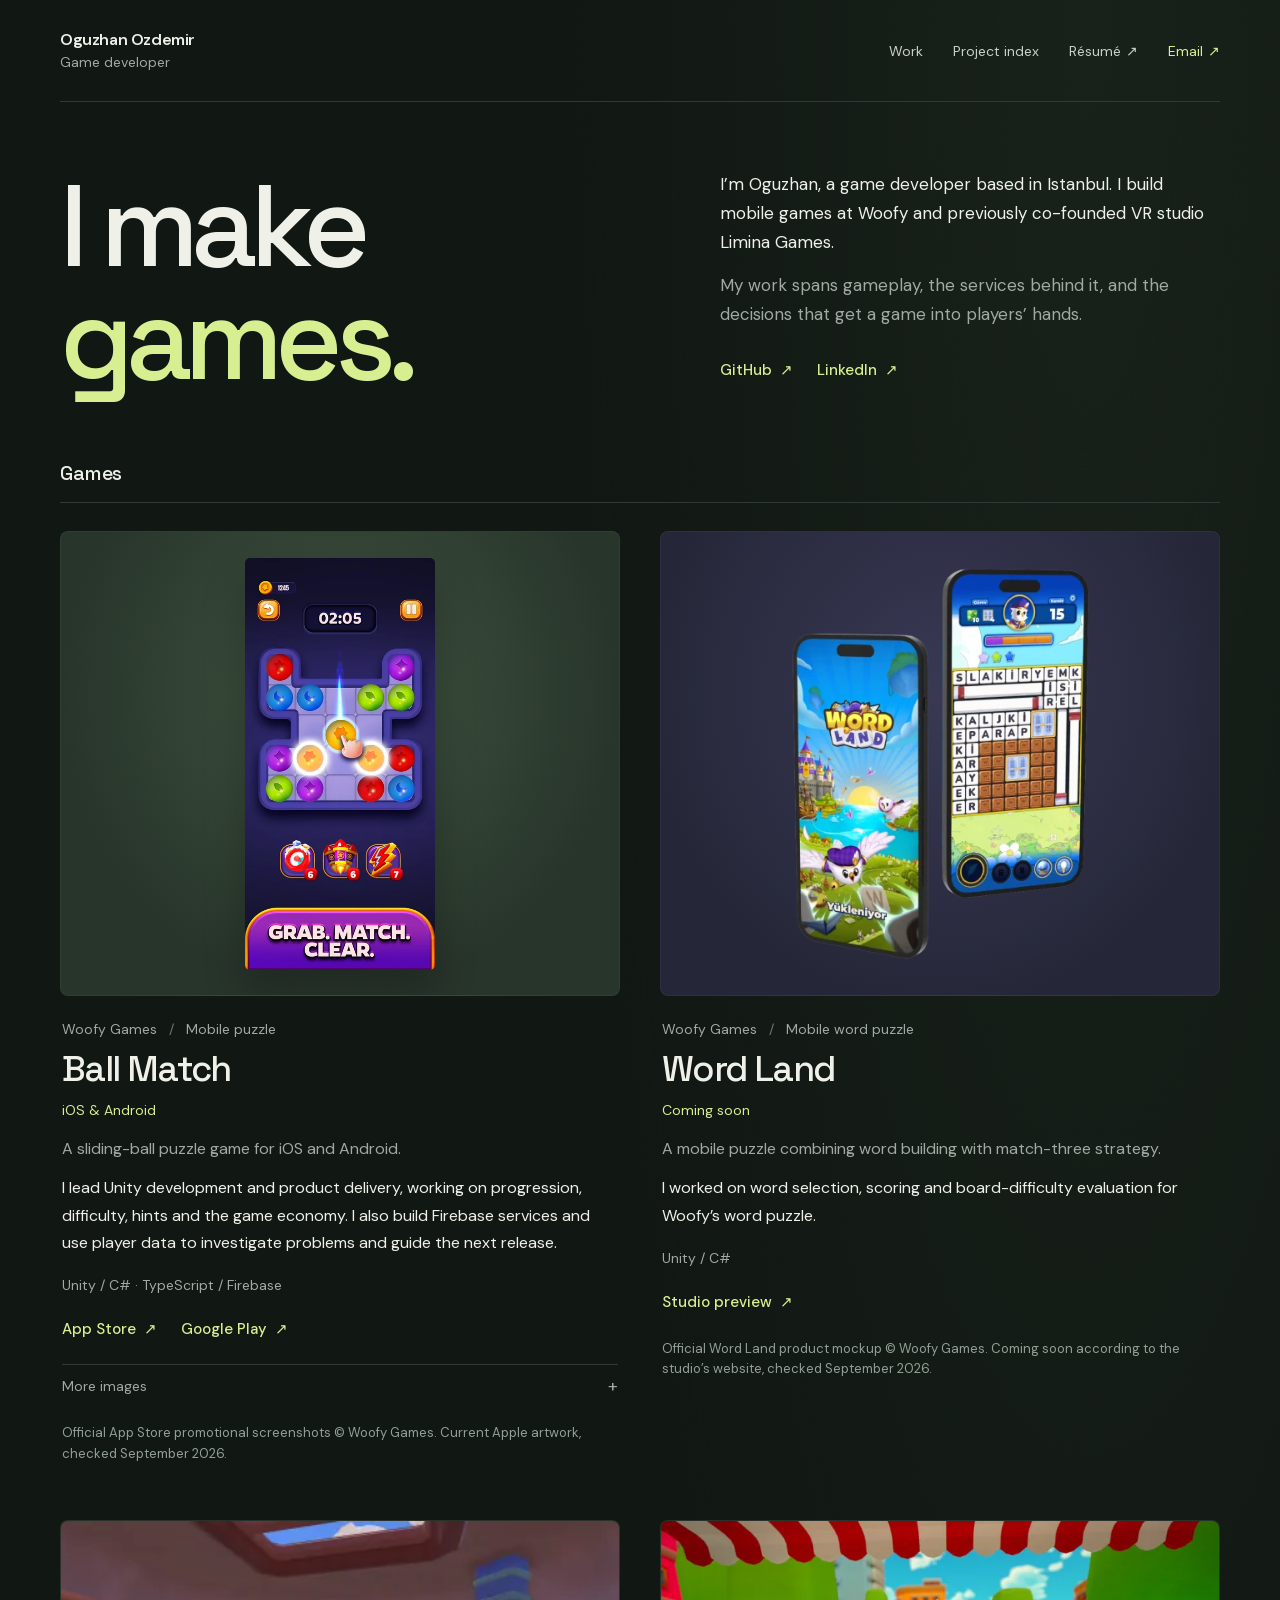
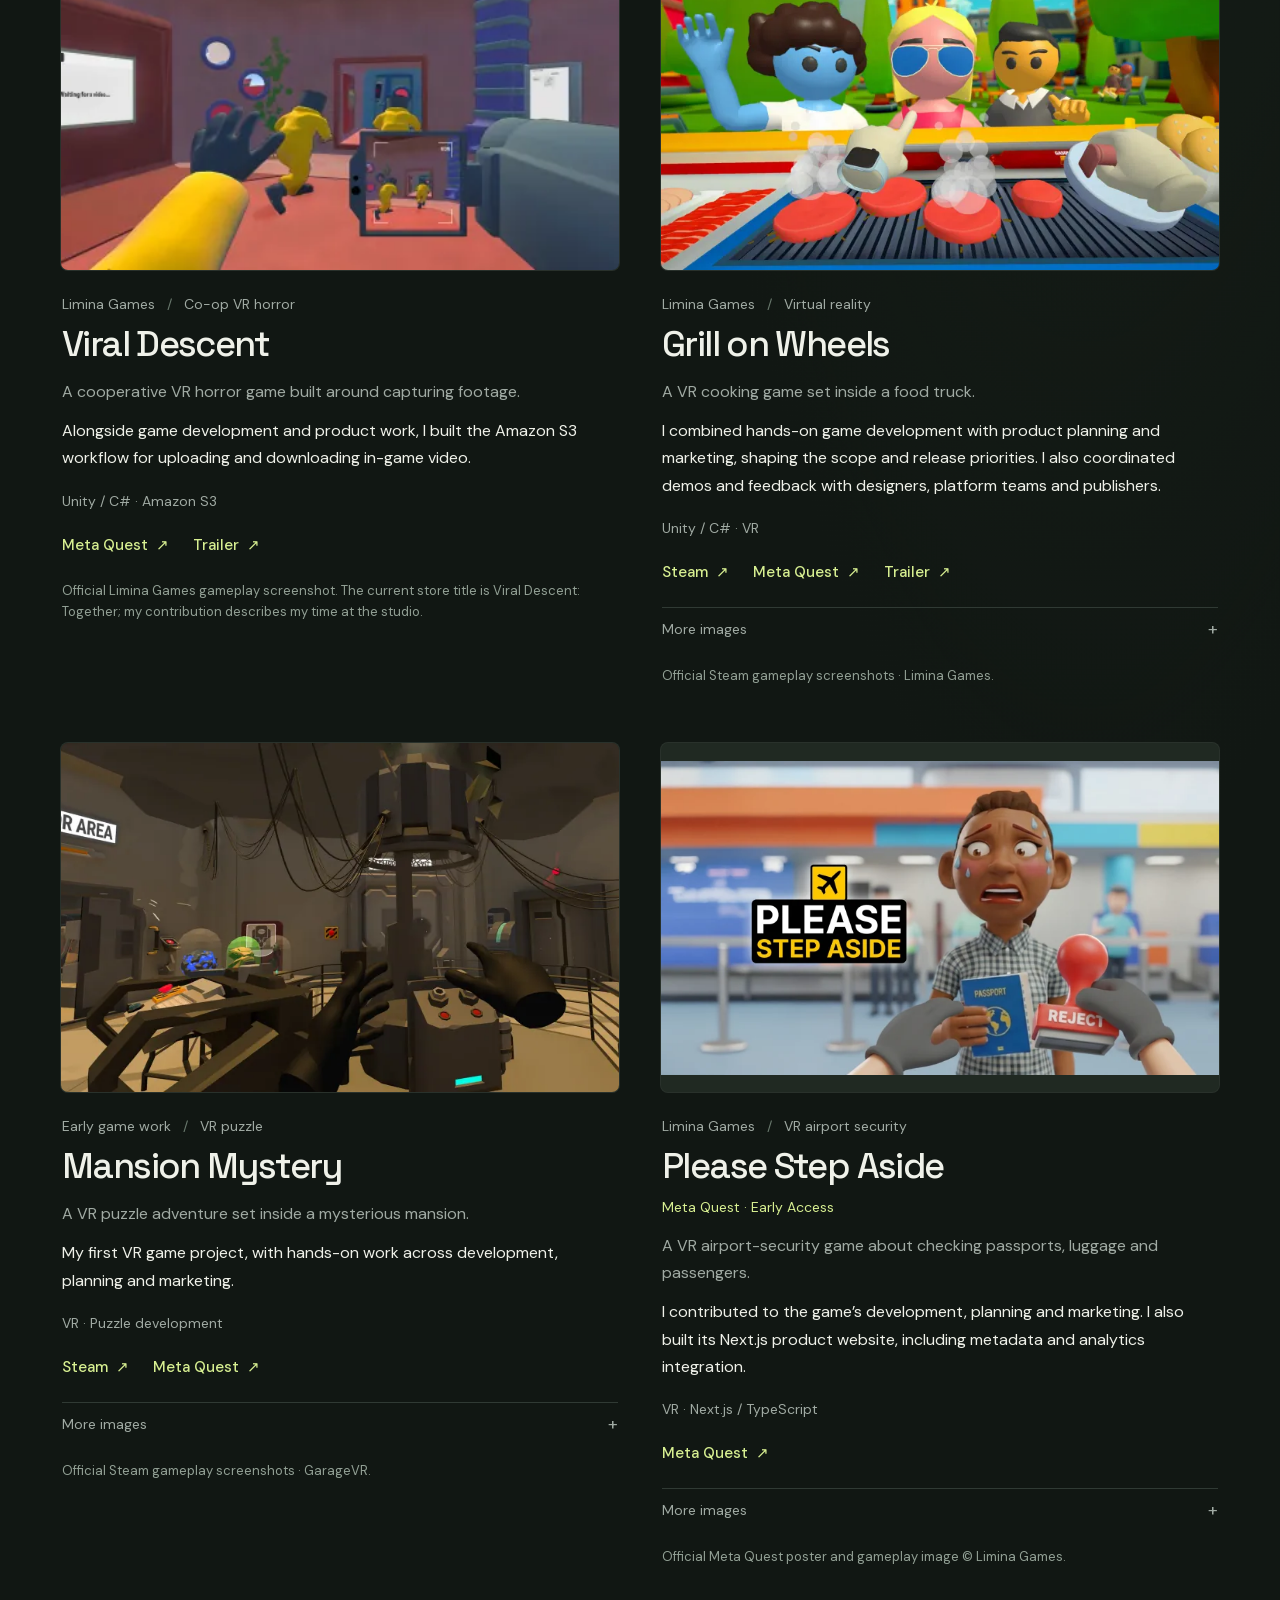
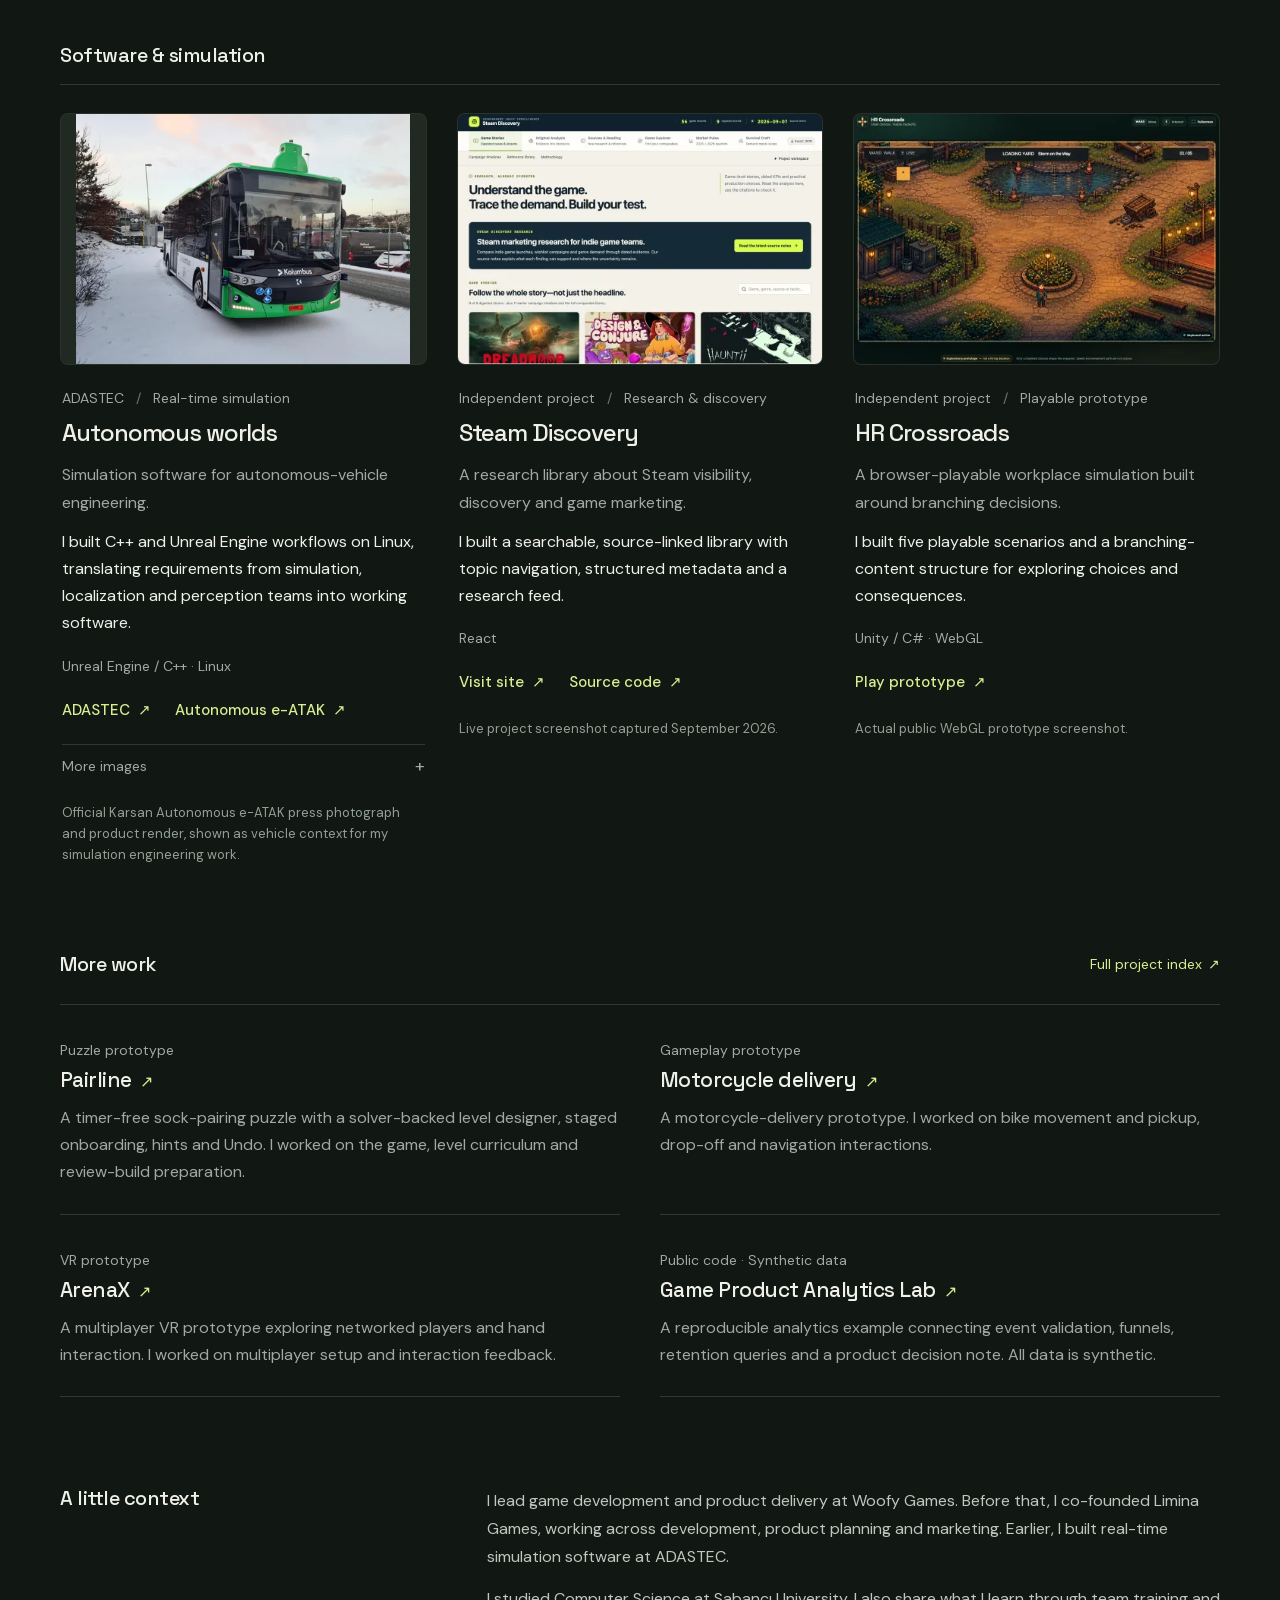
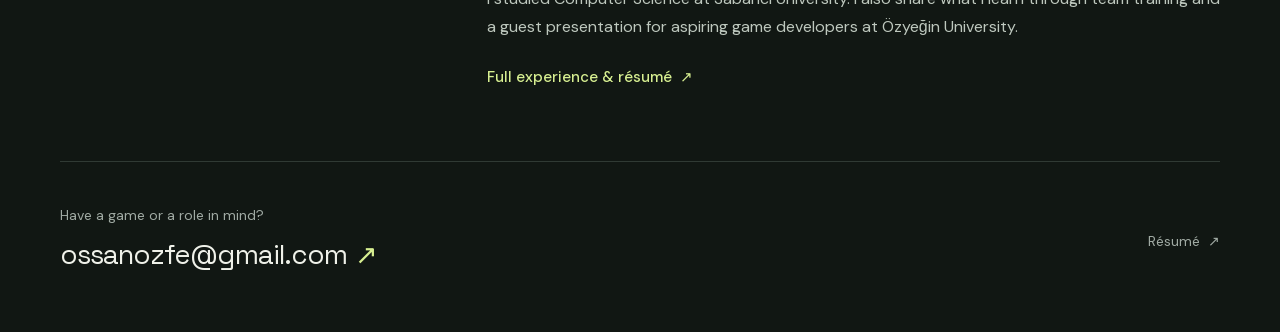
==== commit 217bd604: "Publish portfolio from 12ea52b6858ff43805505c7d25fe17cb9580bd3d" ====
--- a/index.html
+++ b/index.html
@@ -11,6 +11,7 @@
       crossorigin
     />
     <meta name="theme-color" content="#111713" />
+    <meta name="color-scheme" content="dark" />
     <meta
       name="description"
       content="Oguzhan Ozdemir — game developer and technical product lead. Explore Unity, mobile and VR games, real-time simulation, and independent projects."
@@ -30,7 +31,7 @@
     <meta name="twitter:card" content="summary" />
     <title>Oguzhan Ozdemir — Game Developer & Technical Product Lead</title>
     
-    <link rel="stylesheet" crossorigin href="/assets/index-C_fkbIlP.css">
+    <link rel="stylesheet" crossorigin href="/assets/index-BYV90LvD.css">
   <script type="application/ld+json">{"@context":"https://schema.org","@type":"ProfilePage","url":"https://oguzhanozfe.github.io/","name":"Oguzhan Ozdemir — Game Developer & Technical Product Lead","mainEntity":{"@type":"Person","@id":"https://oguzhanozfe.github.io/#person","name":"Oguzhan Ozdemir","alternateName":"Oğuzhan Özdemir","url":"https://oguzhanozfe.github.io/","jobTitle":"Game Developer & Technical Product Lead","description":"Unity, mobile games, virtual reality, real-time simulation, and technical product development.","sameAs":["https://www.linkedin.com/in/oguzhanozfe/","https://github.com/oguzhanozfe"],"worksFor":{"@type":"Organization","name":"Woofy Games","url":"https://www.woofygames.com/"},"alumniOf":{"@type":"CollegeOrUniversity","name":"Sabancı University"},"knowsAbout":["Unity","C#","Virtual reality","Game development","Unreal Engine","Product development"]}}</script>
 </head>
   <body>
--- a/assets/index-BYV90LvD.css
+++ b/assets/index-BYV90LvD.css
@@ -0,0 +1 @@
+@font-face{font-family:Space Grotesk;src:url(/fonts/space-grotesk.woff2)format("woff2");font-weight:300 700;font-style:normal;font-display:swap}@font-face{font-family:DM Sans;src:url(/fonts/dm-sans.woff2)format("woff2");font-weight:100 900;font-style:normal;font-display:swap}:root{--lightningcss-light: ;--lightningcss-dark:initial;color-scheme:dark;--ink:#eff1e9;--muted:#a0aaa3;--line:#303a34;--paper:#111713;--accent:#d7ef91;color:var(--ink);background:var(--paper);font-synthesis:none;text-rendering:optimizelegibility;-webkit-font-smoothing:antialiased;font-family:DM Sans,Arial,sans-serif;font-size:16px}*{box-sizing:border-box}html{scroll-padding-top:2rem}body{background:radial-gradient(ellipse at 85% 0, #23312466, transparent 33rem), var(--paper);min-width:320px;margin:0}h1,h2,h3,p,figure{margin:0}h1,h2,h3{font-family:Space Grotesk,Arial,sans-serif;font-weight:500;line-height:1.1}a{color:inherit;touch-action:manipulation;text-decoration:none}a:focus-visible,summary:focus-visible{outline:2px solid var(--accent);outline-offset:5px}a:hover{text-underline-offset:.25em;text-decoration:underline}img{max-width:100%;height:auto;display:block}::selection{color:#111713;background:var(--accent)}.page{width:min(1160px,100% - 40px);margin:auto}.skip-link{z-index:10;background:var(--accent);color:var(--paper);padding:12px;position:fixed;top:10px;left:10px;transform:translateY(-160%)}.skip-link:focus{transform:translateY(0)}.site-header{border-bottom:1px solid var(--line);flex-wrap:wrap;justify-content:space-between;align-items:center;gap:16px 24px;padding:24px 0;display:flex}.identity{letter-spacing:-.025em;font-size:1rem;font-weight:600;line-height:1.5}.identity span{letter-spacing:0;color:var(--muted);font-size:.875rem;font-weight:400;display:block}nav{flex-wrap:wrap;align-items:center;gap:19px;display:flex}nav a{color:#c8d0c8;align-items:center;gap:5px;min-height:44px;font-size:.875rem;display:inline-flex}nav a:last-child{color:var(--accent)}nav a[aria-current=page]{text-underline-offset:6px;text-decoration:underline}.intro{padding:46px 0 48px}.intro h1{letter-spacing:-.072em;margin-bottom:28px;font-size:clamp(3.5rem,15.5vw,7rem);line-height:.98}.intro h1 span{color:var(--accent);display:block}.intro-copy{max-width:540px;font-size:1.0625rem;line-height:1.7}.intro-copy p+p{color:var(--muted);margin-top:14px}.intro-links,.project-links{flex-wrap:wrap;gap:6px 24px;display:flex}.intro-links{margin-top:20px}.intro-links a,.project-links a,.about a{min-height:44px;color:var(--accent);align-items:center;gap:8px;font-size:.9375rem;font-weight:500;display:inline-flex}.section-label{border-bottom:1px solid var(--line);flex-wrap:wrap;justify-content:space-between;align-items:center;gap:16px;padding:0 0 18px;display:flex}.section-label h2{letter-spacing:-.025em;font-size:1.25rem}.section-label>a{color:var(--accent);align-items:center;gap:6px;min-height:44px;font-size:.875rem;display:inline-flex}.games-grid{gap:44px;padding-top:24px;display:grid}.work-item{flex-direction:column;gap:22px;min-width:0;display:flex}.work-image{background:#202922;border:1px solid #ffffff0a;border-radius:8px;overflow:hidden}.work-image a{width:100%;height:100%;display:block}.work-image.landscape img{aspect-ratio:16/10;object-fit:cover;width:100%}.work-image.poster img{aspect-ratio:16/10;object-fit:contain;width:100%}.work-image.portrait,.work-image.mockup{background:radial-gradient(at 50% 35%,#405541,#28352b 70%);justify-content:center;align-items:center;padding:24px;display:flex}.work-image.portrait a,.work-image.mockup a{width:auto;height:auto}.work-image.portrait img{border-radius:5px;width:190px;height:auto;box-shadow:0 18px 40px #0004}.work-image.mockup{background:radial-gradient(at 50% 35%,#393955,#252738 75%)}.work-image.mockup img{width:min(300px,100%);height:auto}.work-copy{padding:0 2px;font-size:1rem;line-height:1.7}.project-context{color:var(--muted);margin-bottom:9px;font-size:.875rem;line-height:1.6}.project-context span{color:#69796d;margin:0 8px}.work-copy h3{letter-spacing:-.045em;margin-bottom:14px;font-size:clamp(1.75rem,6vw,2.2rem)}.work-copy>p+p{margin-top:12px}.project-description{color:var(--muted)}.project-status{color:var(--accent);margin-bottom:8px;font-size:.875rem;margin-top:-4px!important}.technology{color:var(--muted);font-size:.875rem;margin-top:18px!important}.project-links{margin-top:10px}.screenshots{border-top:1px solid var(--line);margin-top:12px}summary{cursor:pointer;min-height:44px;color:var(--muted);justify-content:space-between;align-items:center;gap:20px;font-size:.875rem;list-style:none;display:flex}summary::-webkit-details-marker{display:none}summary span{font-size:1.1rem}details[open] summary span{transform:rotate(45deg)}.screenshot-strip{grid-template-columns:repeat(2,minmax(0,1fr));gap:10px;padding-bottom:12px;display:grid}.screenshot-strip a{align-self:start}.screenshot-strip img{border-radius:3px;width:100%;height:auto}.portrait-strip{grid-template-columns:repeat(3,minmax(0,1fr))}.image-credit{color:#92a095;font-size:.8125rem;line-height:1.6}.work-copy>.image-credit{margin-top:14px}.software{margin-top:58px}.software-grid{gap:36px;padding-top:24px;display:grid}.more-projects{margin-top:58px}.more-project-grid{gap:0 34px;display:grid}.more-project-grid article{border-bottom:1px solid var(--line);padding:25px 0;line-height:1.7}.more-project-grid h3{letter-spacing:-.025em;margin:8px 0 12px;font-size:1.3rem}.more-project-grid h3 a{display:inline-block}.more-project-grid h3 a span{color:var(--accent);margin-left:4px;font-family:DM Sans,Arial,sans-serif;font-size:1rem}.more-project-grid article>p:last-child{color:var(--muted);font-size:1rem}.index-status{color:var(--muted);margin-top:6px;font-size:.875rem;line-height:1.6}.about{border-bottom:1px solid var(--line);gap:22px;margin-top:22px;padding:50px 0;line-height:1.75;display:grid}.about h2{letter-spacing:-.025em;font-size:1.25rem}.about p{color:#bec8be}.about p+p,.about a{margin-top:14px}footer{flex-wrap:wrap;justify-content:space-between;align-items:center;gap:24px;padding:36px 0 42px;display:flex}footer p{color:var(--muted);margin-bottom:8px;font-size:.875rem}footer a{align-items:center;gap:8px;min-height:44px;display:inline-flex}footer>a{color:var(--muted);font-size:.875rem}.email{letter-spacing:-.035em;font-family:Space Grotesk,Arial,sans-serif;font-size:clamp(1rem,5vw,1.7rem)}.email span{color:var(--accent)}h1,h2,h3,p,a{overflow-wrap:anywhere}.index-intro{padding:40px 0 48px}.index-intro>a{min-height:44px;color:var(--accent);align-items:center;font-size:.875rem;display:inline-flex}.index-intro h1{letter-spacing:-.065em;margin:16px 0 22px;font-size:clamp(2.8rem,10vw,5.8rem)}.index-intro>p{max-width:550px;color:var(--muted);line-height:1.7}.index-group{margin-bottom:48px}.index-group>h2{border-bottom:1px solid #677666;padding-bottom:18px;font-size:1.125rem}.index-row{border-bottom:1px solid var(--line);gap:14px;padding:24px 0;line-height:1.7;display:grid}.index-row h3{letter-spacing:-.025em;font-size:1.2rem;line-height:1.3}.index-row .technology{margin-top:8px!important}.index-row .project-links{margin-top:5px}.index-row>div>p:first-child{color:#d4dbd2}@media (min-width:680px){.page{width:min(1160px,100% - 64px)}.games-grid,.more-project-grid{grid-template-columns:1fr 1fr;gap:48px 30px}.work-image.portrait,.work-image.mockup{height:440px;padding:22px}.work-image.portrait img{width:180px}.work-image.mockup img{width:280px}.more-project-grid{gap:0 36px}.index-row{grid-template-columns:1fr 1.8fr;gap:32px}}@media (min-width:900px){.page{width:min(1160px,100% - 96px)}.site-header{padding:28px 0}nav{gap:30px}.intro{grid-template-columns:1.2fr 1fr;align-items:end;gap:60px;padding:68px 0 66px;display:grid}.intro h1{margin:0;font-size:clamp(5.8rem,9vw,8rem)}.intro-copy{padding-bottom:4px;font-size:1.0625rem}.intro-links{margin-top:20px}.games-grid{gap:56px 40px;padding-top:28px}.work-image.portrait,.work-image.mockup{height:465px;padding:26px}.work-image.portrait img{width:190px}.work-image.mockup img{width:300px}.work-copy h3{font-size:2.25rem}.software{margin-top:76px}.software-grid{grid-template-columns:repeat(3,minmax(0,1fr));gap:30px;padding-top:28px}.software-grid .work-copy h3{font-size:1.5rem;line-height:1.2}.software-grid .work-image img{aspect-ratio:16/11}.more-projects{margin-top:76px}.more-project-grid{gap:0 40px}.more-project-grid article{padding:28px 0}.about{grid-template-columns:1fr 2fr;gap:60px;margin-top:28px;padding:62px 0}.index-intro{padding:56px 0 60px}.index-group{margin-bottom:62px}.index-row{grid-template-columns:1fr 2fr;gap:60px}footer{padding:44px 0 56px}}@media (prefers-reduced-motion:reduce){*,:before,:after{scroll-behavior:auto!important;transition:none!important}}.work-image a:focus-visible{outline-offset:-4px}.work-image.mockup a{min-width:0;max-width:100%}
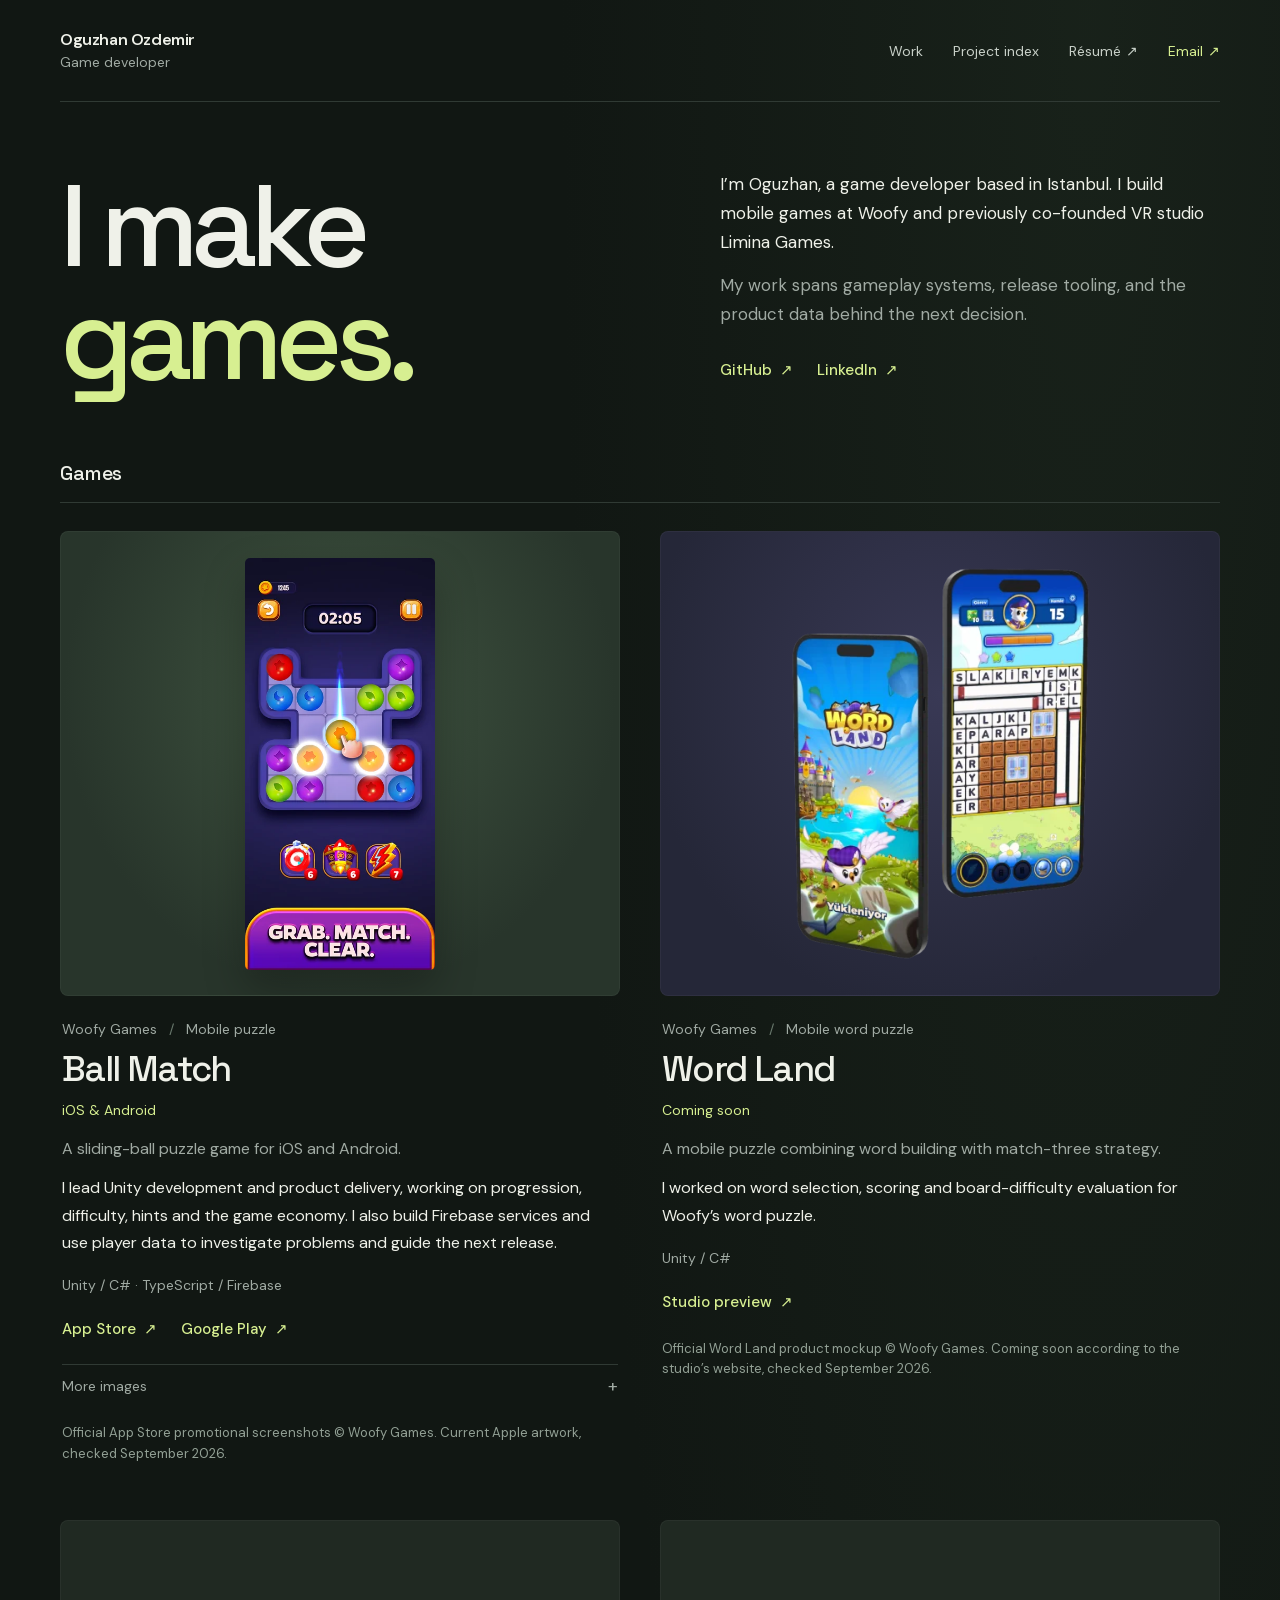
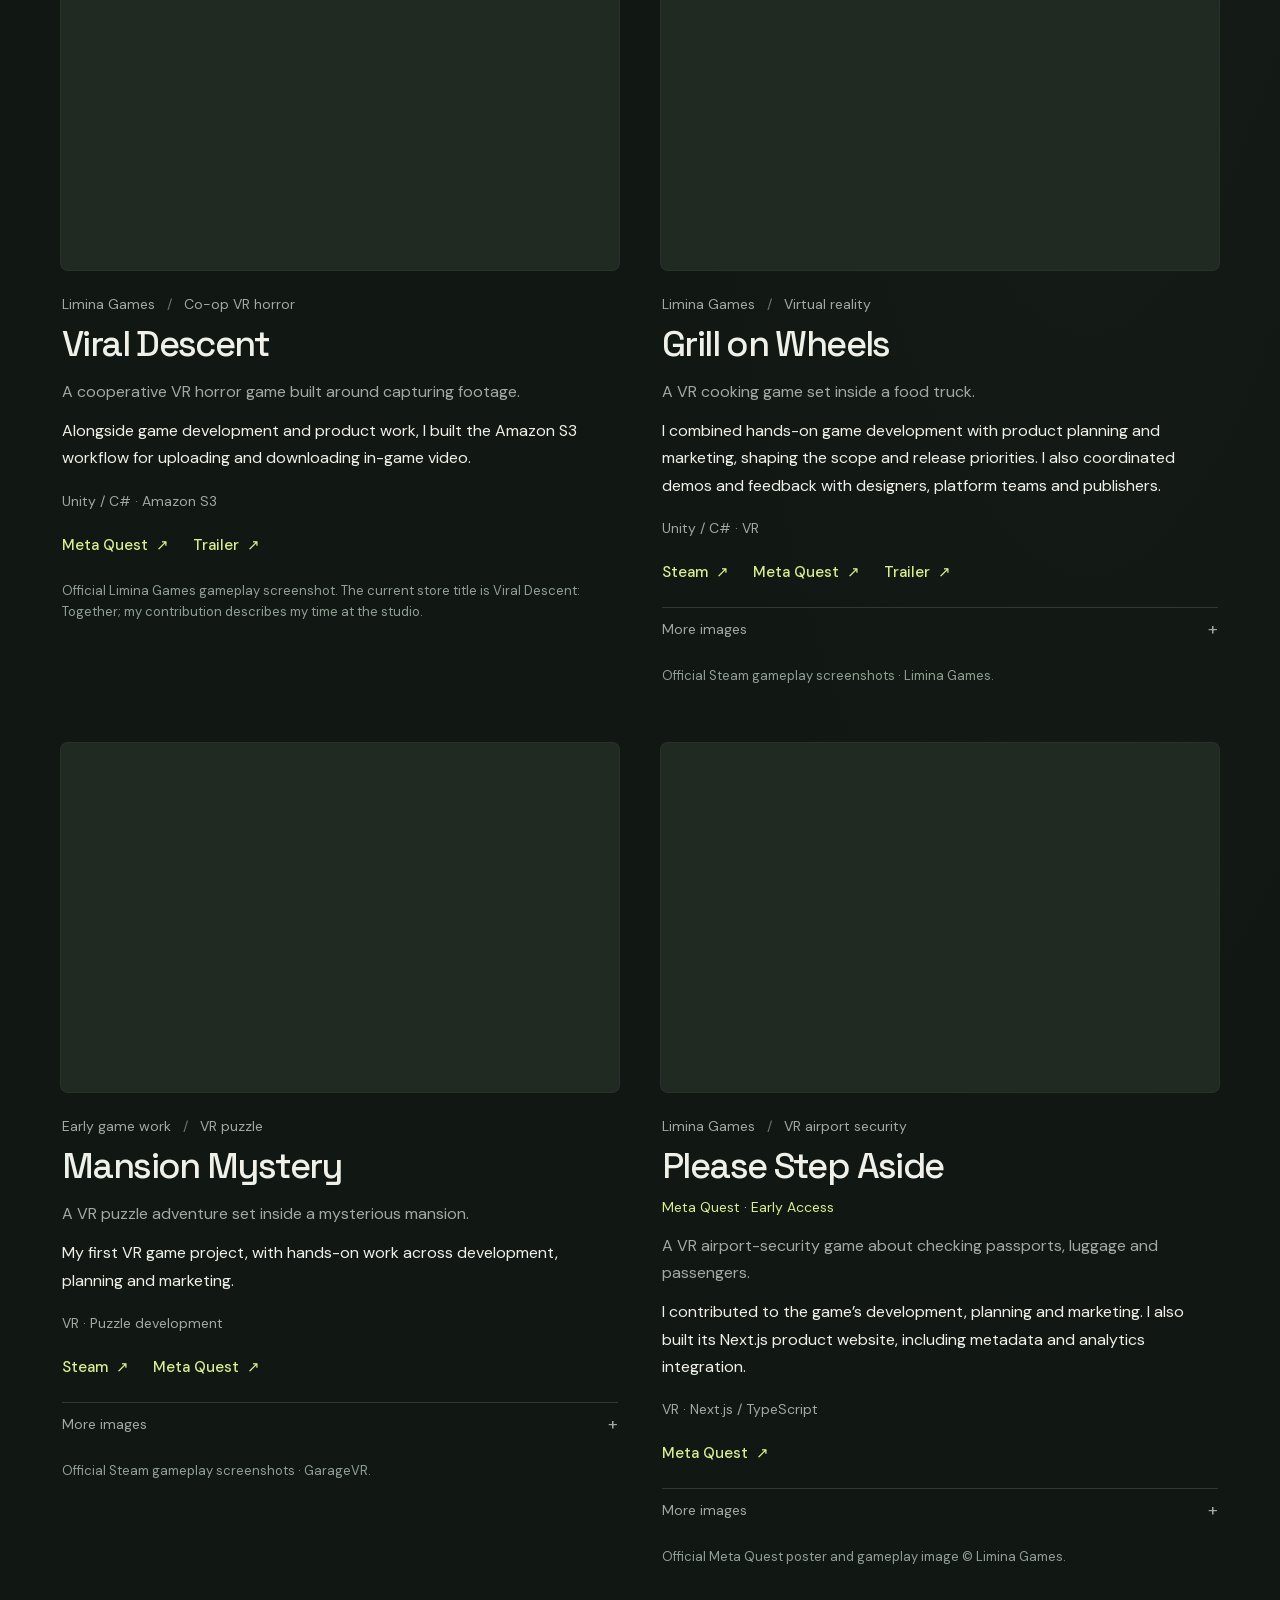
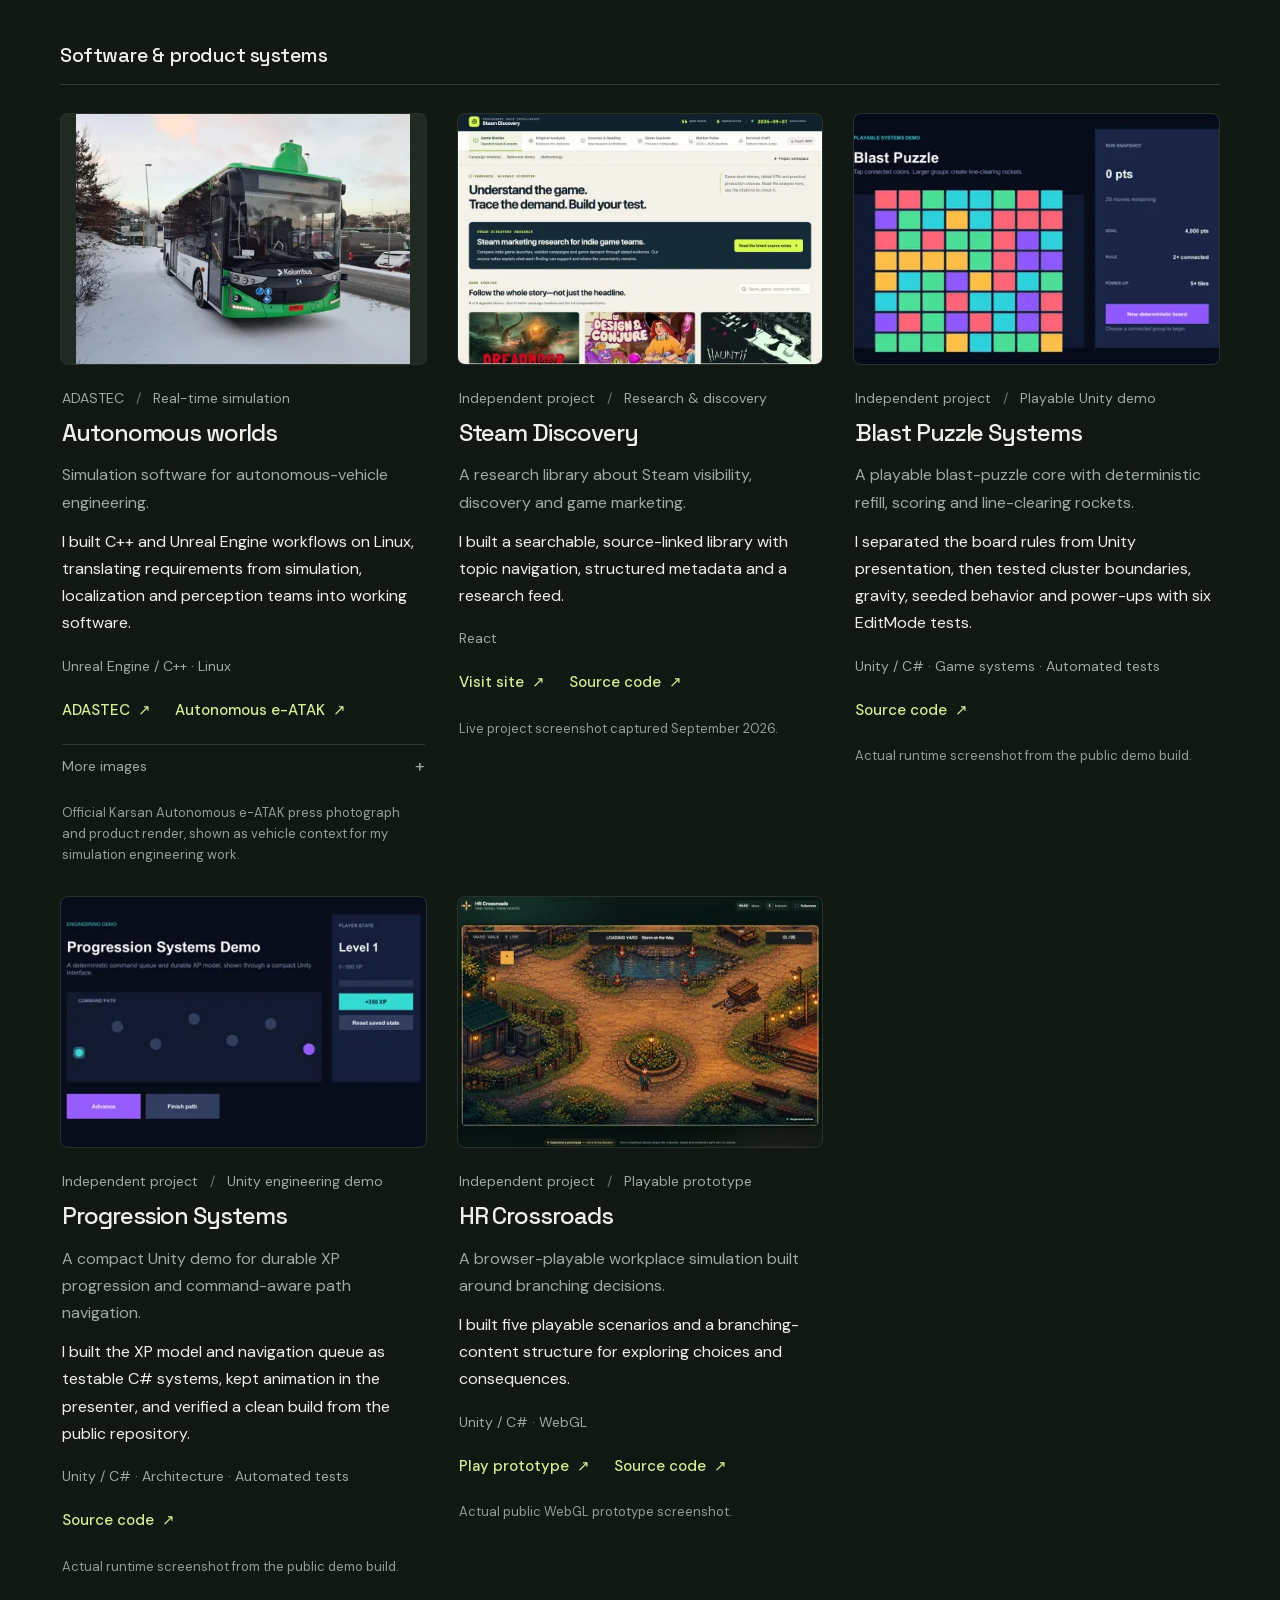
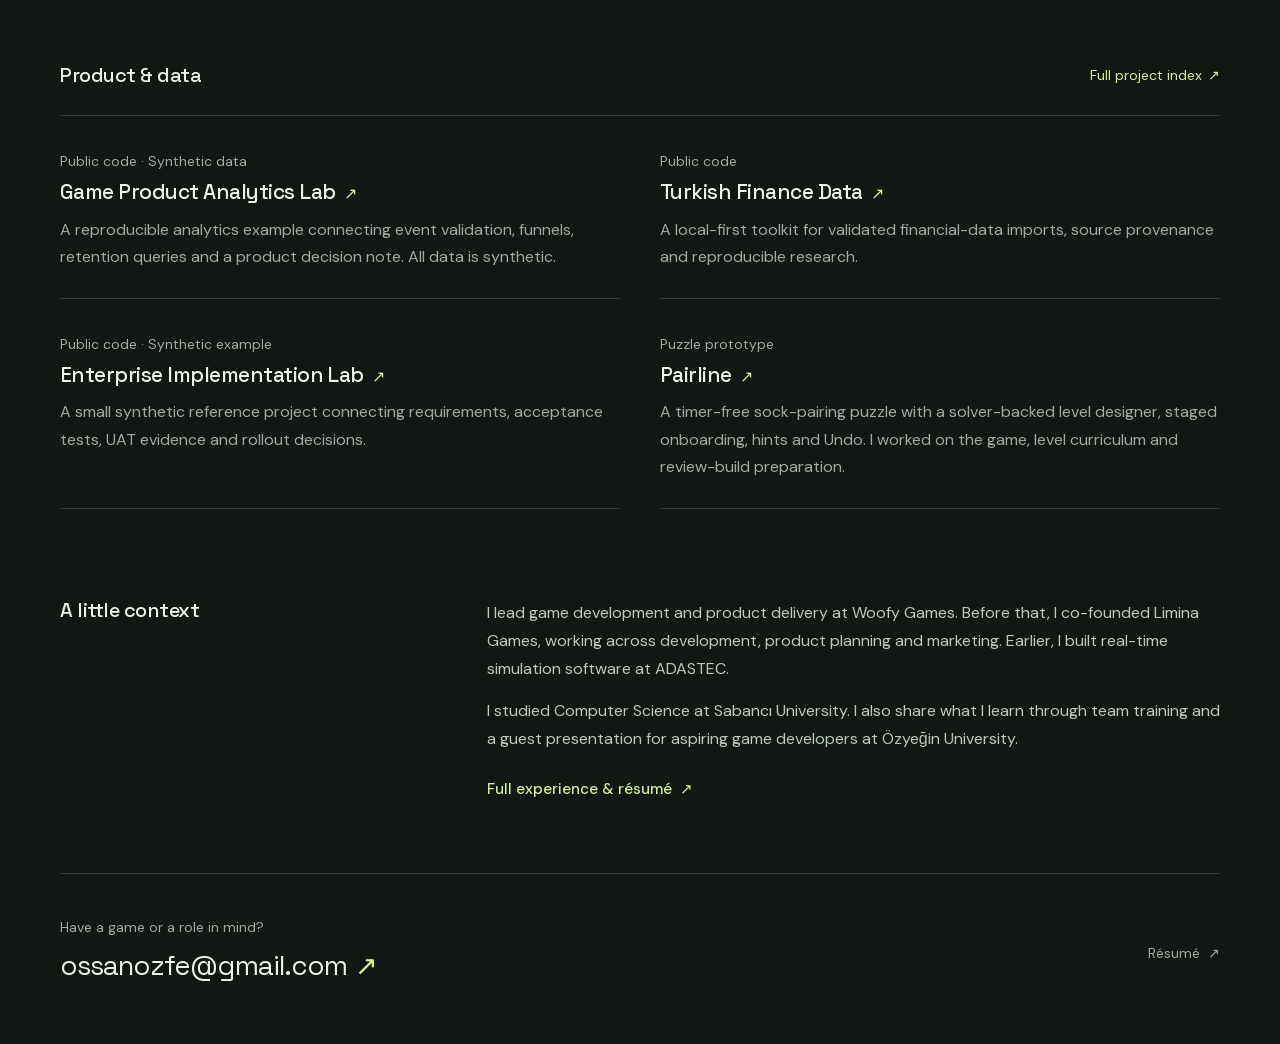
==== commit b8864968: "Publish portfolio from 74382e2c8b1b4fb9668bdb9204d9bcadd8925e78" ====
--- a/index.html
+++ b/index.html
@@ -35,6 +35,6 @@
   <script type="application/ld+json">{"@context":"https://schema.org","@type":"ProfilePage","url":"https://oguzhanozfe.github.io/","name":"Oguzhan Ozdemir — Game Developer & Technical Product Lead","mainEntity":{"@type":"Person","@id":"https://oguzhanozfe.github.io/#person","name":"Oguzhan Ozdemir","alternateName":"Oğuzhan Özdemir","url":"https://oguzhanozfe.github.io/","jobTitle":"Game Developer & Technical Product Lead","description":"Unity, mobile games, virtual reality, real-time simulation, and technical product development.","sameAs":["https://www.linkedin.com/in/oguzhanozfe/","https://github.com/oguzhanozfe"],"worksFor":{"@type":"Organization","name":"Woofy Games","url":"https://www.woofygames.com/"},"alumniOf":{"@type":"CollegeOrUniversity","name":"Sabancı University"},"knowsAbout":["Unity","C#","Virtual reality","Game development","Unreal Engine","Product development"]}}</script>
 </head>
   <body>
-    <div id="root"><a class="skip-link" href="#main">Skip to content</a><div class="page"><header class="site-header"><a class="identity" href="/">Oguzhan Ozdemir<span>Game developer</span></a><nav aria-label="Main navigation"><a href="/#work">Work</a><a href="/projects.html">Project index</a><a href="/resume.html">Résumé <span aria-hidden="true">↗</span></a><a href="mailto:ossanozfe@gmail.com">Email <span aria-hidden="true">↗</span></a></nav></header><main id="main"><section class="intro" aria-labelledby="hero-title"><h1 id="hero-title">I make <span>games.</span></h1><div class="intro-copy"><p>I’m Oguzhan, a game developer based in Istanbul. I build mobile games at Woofy and previously co-founded VR studio Limina Games.</p><p>My work spans gameplay, the services behind it, and the decisions that get a game into players’ hands.</p><div class="intro-links"><a href="https://github.com/oguzhanozfe" target="_blank" rel="noreferrer">GitHub <span aria-hidden="true">↗</span></a><a href="https://www.linkedin.com/in/oguzhanozfe/" target="_blank" rel="noreferrer">LinkedIn <span aria-hidden="true">↗</span></a></div></div></section><section id="work" aria-labelledby="work-title"><div class="section-label"><h2 id="work-title">Games</h2></div><div class="games-grid"><article class="work-item" id="ball-match"><figure class="work-image portrait"><a href="/images/ball-match.webp" target="_blank" rel="noreferrer" aria-label="View Ball Match image full size"><img src="/images/responsive/ball-match-360.webp" srcSet="/images/responsive/ball-match-360.webp 360w, /images/responsive/ball-match-540.webp 540w, /images/responsive/ball-match-800.webp 800w" sizes="(min-width: 900px) 190px, (min-width: 680px) 180px, 190px" alt="Official Ball Match mobile store screenshot showing its sliding-ball puzzle board." width="1242" height="2688" loading="eager" fetchpriority="high" decoding="async"/></a></figure><div class="work-copy"><p class="project-context">Woofy Games<!-- --> <span aria-hidden="true">/</span> <!-- -->Mobile puzzle</p><h3>Ball Match</h3><p class="project-status">iOS &amp; Android</p><p class="project-description">A sliding-ball puzzle game for iOS and Android.</p><p>I lead Unity development and product delivery, working on progression, difficulty, hints and the game economy. I also build Firebase services and use player data to investigate problems and guide the next release.</p><p class="technology">Unity / C# · TypeScript / Firebase</p><div class="project-links"><a href="https://apps.apple.com/app/id6760407545" target="_blank" rel="noreferrer">App Store<!-- --> <span aria-hidden="true">↗</span></a><a href="https://play.google.com/store/apps/details?id=com.woofygames.ballmatch" target="_blank" rel="noreferrer">Google Play<!-- --> <span aria-hidden="true">↗</span></a></div><details class="screenshots"><summary>More images <span aria-hidden="true">+</span></summary><div class="screenshot-strip portrait-strip"><a href="/images/ball-match-2.webp" target="_blank" rel="noreferrer"><img src="/images/ball-match-2.webp" alt="Ball Match, image 2" loading="lazy" decoding="async"/></a><a href="/images/ball-match-3.webp" target="_blank" rel="noreferrer"><img src="/images/ball-match-3.webp" alt="Ball Match, image 3" loading="lazy" decoding="async"/></a><a href="/images/ball-match-4.webp" target="_blank" rel="noreferrer"><img src="/images/ball-match-4.webp" alt="Ball Match, image 4" loading="lazy" decoding="async"/></a><a href="/images/ball-match-5.webp" target="_blank" rel="noreferrer"><img src="/images/ball-match-5.webp" alt="Ball Match, image 5" loading="lazy" decoding="async"/></a><a href="/images/ball-match-6.webp" target="_blank" rel="noreferrer"><img src="/images/ball-match-6.webp" alt="Ball Match, image 6" loading="lazy" decoding="async"/></a></div></details><p class="image-credit">Official App Store promotional screenshots © Woofy Games. Current Apple artwork, checked September 2026.</p></div></article><article class="work-item" id="word-land"><figure class="work-image mockup"><a href="/images/word-land.webp" target="_blank" rel="noreferrer" aria-label="View Word Land image full size"><img src="/images/responsive/word-land-360.webp" srcSet="/images/responsive/word-land-360.webp 360w, /images/responsive/word-land-540.webp 540w, /images/responsive/word-land-665.webp 665w" sizes="(min-width: 900px) 300px, (min-width: 680px) min(280px, calc(50vw - 80px)), min(300px, calc(100vw - 90px))" alt="Official Word Land artwork showing its title screen and a letter-grid puzzle in two phones." width="665" height="874" loading="lazy" fetchpriority="auto" decoding="async"/></a></figure><div class="work-copy"><p class="project-context">Woofy Games<!-- --> <span aria-hidden="true">/</span> <!-- -->Mobile word puzzle</p><h3>Word Land</h3><p class="project-status">Coming soon</p><p class="project-description">A mobile puzzle combining word building with match-three strategy.</p><p>I worked on word selection, scoring and board-difficulty evaluation for Woofy’s word puzzle.</p><p class="technology">Unity / C#</p><div class="project-links"><a href="https://www.woofygames.com/" target="_blank" rel="noreferrer">Studio preview<!-- --> <span aria-hidden="true">↗</span></a></div><p class="image-credit">Official Word Land product mockup © Woofy Games. Coming soon according to the studio’s website, checked September 2026.</p></div></article><article class="work-item" id="viral-descent"><figure class="work-image landscape"><a href="/images/viral-descent.webp" target="_blank" rel="noreferrer" aria-label="View Viral Descent image full size"><img src="/images/responsive/viral-descent-480.webp" srcSet="/images/responsive/viral-descent-480.webp 480w, /images/responsive/viral-descent-800.webp 800w, /images/responsive/viral-descent-1200.webp 1200w" sizes="(min-width: 1256px) 560px, (min-width: 900px) calc(50vw - 68px), (min-width: 680px) calc(50vw - 47px), calc(100vw - 40px)" alt="Viral Descent VR gameplay with cooperative players and a handheld video camera." width="1600" height="900" loading="lazy" fetchpriority="auto" decoding="async"/></a></figure><div class="work-copy"><p class="project-context">Limina Games<!-- --> <span aria-hidden="true">/</span> <!-- -->Co-op VR horror</p><h3>Viral Descent</h3><p class="project-description">A cooperative VR horror game built around capturing footage.</p><p>Alongside game development and product work, I built the Amazon S3 workflow for uploading and downloading in-game video.</p><p class="technology">Unity / C# · Amazon S3</p><div class="project-links"><a href="https://www.meta.com/experiences/viral-descent-together/8872975976070976/" target="_blank" rel="noreferrer">Meta Quest<!-- --> <span aria-hidden="true">↗</span></a><a href="https://www.youtube.com/watch?v=ykDt3blQwD8" target="_blank" rel="noreferrer">Trailer<!-- --> <span aria-hidden="true">↗</span></a></div><p class="image-credit">Official Limina Games gameplay screenshot. The current store title is Viral Descent: Together; my contribution describes my time at the studio.</p></div></article><article class="work-item" id="grill-on-wheels"><figure class="work-image landscape"><a href="/images/grill.webp" target="_blank" rel="noreferrer" aria-label="View Grill on Wheels image full size"><img src="/images/responsive/grill-480.webp" srcSet="/images/responsive/grill-480.webp 480w, /images/responsive/grill-800.webp 800w, /images/responsive/grill-1200.webp 1200w" sizes="(min-width: 1256px) 560px, (min-width: 900px) calc(50vw - 68px), (min-width: 680px) calc(50vw - 47px), calc(100vw - 40px)" alt="Grill on Wheels VR gameplay, looking out of a colorful food truck toward waiting customers." width="1600" height="900" loading="lazy" fetchpriority="auto" decoding="async"/></a></figure><div class="work-copy"><p class="project-context">Limina Games<!-- --> <span aria-hidden="true">/</span> <!-- -->Virtual reality</p><h3>Grill on Wheels</h3><p class="project-description">A VR cooking game set inside a food truck.</p><p>I combined hands-on game development with product planning and marketing, shaping the scope and release priorities. I also coordinated demos and feedback with designers, platform teams and publishers.</p><p class="technology">Unity / C# · VR</p><div class="project-links"><a href="https://store.steampowered.com/app/2628680/Grill_on_Wheels/" target="_blank" rel="noreferrer">Steam<!-- --> <span aria-hidden="true">↗</span></a><a href="https://www.meta.com/experiences/7056585347694088/" target="_blank" rel="noreferrer">Meta Quest<!-- --> <span aria-hidden="true">↗</span></a><a href="https://www.youtube.com/watch?v=oU0aZLuPpc4" target="_blank" rel="noreferrer">Trailer<!-- --> <span aria-hidden="true">↗</span></a></div><details class="screenshots"><summary>More images <span aria-hidden="true">+</span></summary><div class="screenshot-strip "><a href="/images/grill-2.webp" target="_blank" rel="noreferrer"><img src="/images/grill-2.webp" alt="Grill on Wheels, image 2" loading="lazy" decoding="async"/></a></div></details><p class="image-credit">Official Steam gameplay screenshots · Limina Games.</p></div></article><article class="work-item" id="mansion-mystery"><figure class="work-image landscape"><a href="/images/mansion.webp" target="_blank" rel="noreferrer" aria-label="View Mansion Mystery image full size"><img src="/images/responsive/mansion-480.webp" srcSet="/images/responsive/mansion-480.webp 480w, /images/responsive/mansion-800.webp 800w, /images/responsive/mansion-1200.webp 1200w" sizes="(min-width: 1256px) 560px, (min-width: 900px) calc(50vw - 68px), (min-width: 680px) calc(50vw - 47px), calc(100vw - 40px)" alt="Mansion Mystery VR gameplay: a laboratory filled with hands-on puzzle equipment." width="1600" height="900" loading="lazy" fetchpriority="auto" decoding="async"/></a></figure><div class="work-copy"><p class="project-context">Early game work<!-- --> <span aria-hidden="true">/</span> <!-- -->VR puzzle</p><h3>Mansion Mystery</h3><p class="project-description">A VR puzzle adventure set inside a mysterious mansion.</p><p>My first VR game project, with hands-on work across development, planning and marketing.</p><p class="technology">VR · Puzzle development</p><div class="project-links"><a href="https://store.steampowered.com/app/2424630/Mansion_Mystery/" target="_blank" rel="noreferrer">Steam<!-- --> <span aria-hidden="true">↗</span></a><a href="https://www.meta.com/experiences/5691978394241239/" target="_blank" rel="noreferrer">Meta Quest<!-- --> <span aria-hidden="true">↗</span></a></div><details class="screenshots"><summary>More images <span aria-hidden="true">+</span></summary><div class="screenshot-strip "><a href="/images/mansion-2.webp" target="_blank" rel="noreferrer"><img src="/images/mansion-2.webp" alt="Mansion Mystery, image 2" loading="lazy" decoding="async"/></a></div></details><p class="image-credit">Official Steam gameplay screenshots · GarageVR.</p></div></article><article class="work-item" id="please-step-aside"><figure class="work-image poster"><a href="/images/please-step-aside.webp" target="_blank" rel="noreferrer" aria-label="View Please Step Aside image full size"><img src="/images/responsive/please-step-aside-480.webp" srcSet="/images/responsive/please-step-aside-480.webp 480w, /images/responsive/please-step-aside-800.webp 800w, /images/responsive/please-step-aside-1200.webp 1200w" sizes="(min-width: 1256px) 560px, (min-width: 900px) calc(50vw - 68px), (min-width: 680px) calc(50vw - 47px), calc(100vw - 40px)" alt="Official Please Step Aside poster with a passenger, passport and a VR hand holding a reject stamp." width="2560" height="1440" loading="lazy" fetchpriority="auto" decoding="async"/></a></figure><div class="work-copy"><p class="project-context">Limina Games<!-- --> <span aria-hidden="true">/</span> <!-- -->VR airport security</p><h3>Please Step Aside</h3><p class="project-status">Meta Quest · Early Access</p><p class="project-description">A VR airport-security game about checking passports, luggage and passengers.</p><p>I contributed to the game’s development, planning and marketing. I also built its Next.js product website, including metadata and analytics integration.</p><p class="technology">VR · Next.js / TypeScript</p><div class="project-links"><a href="https://www.meta.com/experiences/please-step-aside/9171457622956378/" target="_blank" rel="noreferrer">Meta Quest<!-- --> <span aria-hidden="true">↗</span></a></div><details class="screenshots"><summary>More images <span aria-hidden="true">+</span></summary><div class="screenshot-strip "><a href="/images/please-step-aside-gameplay.webp" target="_blank" rel="noreferrer"><img src="/images/please-step-aside-gameplay.webp" alt="Please Step Aside VR gameplay showing a passport, an open suitcase and the airport X-ray scanner." loading="lazy" decoding="async"/></a></div></details><p class="image-credit">Official Meta Quest poster and gameplay image © Limina Games.</p></div></article></div></section><section id="software" class="software" aria-labelledby="software-title"><div class="section-label"><h2 id="software-title">Software &amp; simulation</h2></div><div class="software-grid"><article class="work-item" id="simulation"><figure class="work-image poster"><a href="/images/adastec-e-atak.webp" target="_blank" rel="noreferrer" aria-label="View Autonomous worlds image full size"><img src="/images/responsive/adastec-e-atak-480.webp" srcSet="/images/responsive/adastec-e-atak-480.webp 480w, /images/responsive/adastec-e-atak-800.webp 800w, /images/responsive/adastec-e-atak-1200.webp 1200w" sizes="(min-width: 1256px) 367px, (min-width: 900px) calc(33.33vw - 52px), (min-width: 680px) calc(100vw - 64px), calc(100vw - 40px)" alt="Karsan Autonomous e-ATAK in green Kolumbus livery on a snowy street in Norway." width="1200" height="900" loading="lazy" fetchpriority="auto" decoding="async"/></a></figure><div class="work-copy"><p class="project-context">ADASTEC<!-- --> <span aria-hidden="true">/</span> <!-- -->Real-time simulation</p><h3>Autonomous worlds</h3><p class="project-description">Simulation software for autonomous-vehicle engineering.</p><p>I built C++ and Unreal Engine workflows on Linux, translating requirements from simulation, localization and perception teams into working software.</p><p class="technology">Unreal Engine / C++ · Linux</p><div class="project-links"><a href="https://www.adastec.com/" target="_blank" rel="noreferrer">ADASTEC<!-- --> <span aria-hidden="true">↗</span></a><a href="https://www.karsan.com/en/autonomous-bus/autonomous-e-atak/autonomous-e-atak-autonomous-technology" target="_blank" rel="noreferrer">Autonomous e-ATAK<!-- --> <span aria-hidden="true">↗</span></a></div><details class="screenshots"><summary>More images <span aria-hidden="true">+</span></summary><div class="screenshot-strip "><a href="/images/adastec-e-atak-render.webp" target="_blank" rel="noreferrer"><img src="/images/adastec-e-atak-render.webp" alt="Official Karsan product render of the Autonomous e-ATAK, viewed from the front and side on a white background." loading="lazy" decoding="async"/></a></div></details><p class="image-credit">Official Karsan Autonomous e-ATAK press photograph and product render, shown as vehicle context for my simulation engineering work.</p></div></article><article class="work-item" id="steam-discovery"><figure class="work-image landscape"><a href="/images/steam-discovery.webp" target="_blank" rel="noreferrer" aria-label="View Steam Discovery image full size"><img src="/images/responsive/steam-discovery-480.webp" srcSet="/images/responsive/steam-discovery-480.webp 480w, /images/responsive/steam-discovery-800.webp 800w, /images/responsive/steam-discovery-1200.webp 1200w" sizes="(min-width: 1256px) 367px, (min-width: 900px) calc(33.33vw - 52px), (min-width: 680px) calc(100vw - 64px), calc(100vw - 40px)" alt="The Steam Discovery website with its Steam visibility research library and article categories." width="1600" height="900" loading="lazy" fetchpriority="auto" decoding="async"/></a></figure><div class="work-copy"><p class="project-context">Independent project<!-- --> <span aria-hidden="true">/</span> <!-- -->Research &amp; discovery</p><h3>Steam Discovery</h3><p class="project-description">A research library about Steam visibility, discovery and game marketing.</p><p>I built a searchable, source-linked library with topic navigation, structured metadata and a research feed.</p><p class="technology">React</p><div class="project-links"><a href="https://steam-discovery.vercel.app/" target="_blank" rel="noreferrer">Visit site<!-- --> <span aria-hidden="true">↗</span></a><a href="https://github.com/oguzhanozfe/steam-discovery" target="_blank" rel="noreferrer">Source code<!-- --> <span aria-hidden="true">↗</span></a></div><p class="image-credit">Live project screenshot captured September 2026.</p></div></article><article class="work-item" id="hr-crossroads"><figure class="work-image landscape"><a href="/images/hr-crossroads.webp" target="_blank" rel="noreferrer" aria-label="View HR Crossroads image full size"><img src="/images/responsive/hr-crossroads-480.webp" srcSet="/images/responsive/hr-crossroads-480.webp 480w, /images/responsive/hr-crossroads-800.webp 800w, /images/responsive/hr-crossroads-1200.webp 1200w" sizes="(min-width: 1256px) 367px, (min-width: 900px) calc(33.33vw - 52px), (min-width: 680px) calc(100vw - 64px), calc(100vw - 40px)" alt="HR Crossroads workplace simulation prototype running in a web browser." width="1600" height="900" loading="lazy" fetchpriority="auto" decoding="async"/></a></figure><div class="work-copy"><p class="project-context">Independent project<!-- --> <span aria-hidden="true">/</span> <!-- -->Playable prototype</p><h3>HR Crossroads</h3><p class="project-description">A browser-playable workplace simulation built around branching decisions.</p><p>I built five playable scenarios and a branching-content structure for exploring choices and consequences.</p><p class="technology">Unity / C# · WebGL</p><div class="project-links"><a href="https://hr-crossroads-demo.vercel.app/" target="_blank" rel="noreferrer">Play prototype<!-- --> <span aria-hidden="true">↗</span></a></div><p class="image-credit">Actual public WebGL prototype screenshot.</p></div></article></div></section><section class="more-projects" aria-labelledby="more-projects-title"><div class="section-label"><h2 id="more-projects-title">More work</h2><a href="/projects.html">Full project index <span aria-hidden="true">↗</span></a></div><div class="more-project-grid"><article><p class="index-status">Puzzle prototype</p><h3><a href="/projects.html#pairline">Pairline<!-- --> <span aria-hidden="true">↗</span></a></h3><p>A timer-free sock-pairing puzzle with a solver-backed level designer, staged onboarding, hints and Undo. I worked on the game, level curriculum and review-build preparation.</p></article><article><p class="index-status">Gameplay prototype</p><h3><a href="/projects.html#moto">Motorcycle delivery<!-- --> <span aria-hidden="true">↗</span></a></h3><p>A motorcycle-delivery prototype. I worked on bike movement and pickup, drop-off and navigation interactions.</p></article><article><p class="index-status">VR prototype</p><h3><a href="/projects.html#arena">ArenaX<!-- --> <span aria-hidden="true">↗</span></a></h3><p>A multiplayer VR prototype exploring networked players and hand interaction. I worked on multiplayer setup and interaction feedback.</p></article><article><p class="index-status">Public code · Synthetic data</p><h3><a href="/projects.html#analytics-lab">Game Product Analytics Lab<!-- --> <span aria-hidden="true">↗</span></a></h3><p>A reproducible analytics example connecting event validation, funnels, retention queries and a product decision note. All data is synthetic.</p></article></div></section><section id="about" class="about" aria-labelledby="about-title"><h2 id="about-title">A little context</h2><div><p>I lead game development and product delivery at Woofy Games. Before that, I co-founded Limina Games, working across development, product planning and marketing. Earlier, I built real-time simulation software at ADASTEC.</p><p>I studied Computer Science at Sabancı University. I also share what I learn through team training and a guest presentation for aspiring game developers at Özyeğin University.</p><a href="/resume.html">Full experience &amp; résumé <span aria-hidden="true">↗</span></a></div></section></main><footer><div><p>Have a game or a role in mind?</p><a class="email" href="mailto:ossanozfe@gmail.com">ossanozfe@gmail.com <span aria-hidden="true">↗</span></a></div><a href="/resume.html">Résumé <span aria-hidden="true">↗</span></a></footer></div></div>
+    <div id="root"><a class="skip-link" href="#main">Skip to content</a><div class="page"><header class="site-header"><a class="identity" href="/">Oguzhan Ozdemir<span>Game developer</span></a><nav aria-label="Main navigation"><a href="/#work">Work</a><a href="/projects.html">Project index</a><a href="/resume.html">Résumé <span aria-hidden="true">↗</span></a><a href="mailto:ossanozfe@gmail.com">Email <span aria-hidden="true">↗</span></a></nav></header><main id="main"><section class="intro" aria-labelledby="hero-title"><h1 id="hero-title">I make <span>games.</span></h1><div class="intro-copy"><p>I’m Oguzhan, a game developer based in Istanbul. I build mobile games at Woofy and previously co-founded VR studio Limina Games.</p><p>My work spans gameplay systems, release tooling, and the product data behind the next decision.</p><div class="intro-links"><a href="https://github.com/oguzhanozfe" target="_blank" rel="noreferrer">GitHub <span aria-hidden="true">↗</span></a><a href="https://www.linkedin.com/in/oguzhanozfe/" target="_blank" rel="noreferrer">LinkedIn <span aria-hidden="true">↗</span></a></div></div></section><section id="work" aria-labelledby="work-title"><div class="section-label"><h2 id="work-title">Games</h2></div><div class="games-grid"><article class="work-item" id="ball-match"><figure class="work-image portrait"><a href="/images/ball-match.webp" target="_blank" rel="noreferrer" aria-label="View Ball Match image full size"><img src="/images/responsive/ball-match-360.webp" srcSet="/images/responsive/ball-match-360.webp 360w, /images/responsive/ball-match-540.webp 540w, /images/responsive/ball-match-800.webp 800w" sizes="(min-width: 900px) 190px, (min-width: 680px) 180px, 190px" alt="Official Ball Match mobile store screenshot showing its sliding-ball puzzle board." width="1242" height="2688" loading="eager" fetchpriority="high" decoding="async"/></a></figure><div class="work-copy"><p class="project-context">Woofy Games<!-- --> <span aria-hidden="true">/</span> <!-- -->Mobile puzzle</p><h3>Ball Match</h3><p class="project-status">iOS &amp; Android</p><p class="project-description">A sliding-ball puzzle game for iOS and Android.</p><p>I lead Unity development and product delivery, working on progression, difficulty, hints and the game economy. I also build Firebase services and use player data to investigate problems and guide the next release.</p><p class="technology">Unity / C# · TypeScript / Firebase</p><div class="project-links"><a href="https://apps.apple.com/app/id6760407545" target="_blank" rel="noreferrer">App Store<!-- --> <span aria-hidden="true">↗</span></a><a href="https://play.google.com/store/apps/details?id=com.woofygames.ballmatch" target="_blank" rel="noreferrer">Google Play<!-- --> <span aria-hidden="true">↗</span></a></div><details class="screenshots"><summary>More images <span aria-hidden="true">+</span></summary><div class="screenshot-strip portrait-strip"><a href="/images/ball-match-2.webp" target="_blank" rel="noreferrer"><img src="/images/ball-match-2.webp" alt="Ball Match, image 2" loading="lazy" decoding="async"/></a><a href="/images/ball-match-3.webp" target="_blank" rel="noreferrer"><img src="/images/ball-match-3.webp" alt="Ball Match, image 3" loading="lazy" decoding="async"/></a><a href="/images/ball-match-4.webp" target="_blank" rel="noreferrer"><img src="/images/ball-match-4.webp" alt="Ball Match, image 4" loading="lazy" decoding="async"/></a><a href="/images/ball-match-5.webp" target="_blank" rel="noreferrer"><img src="/images/ball-match-5.webp" alt="Ball Match, image 5" loading="lazy" decoding="async"/></a><a href="/images/ball-match-6.webp" target="_blank" rel="noreferrer"><img src="/images/ball-match-6.webp" alt="Ball Match, image 6" loading="lazy" decoding="async"/></a></div></details><p class="image-credit">Official App Store promotional screenshots © Woofy Games. Current Apple artwork, checked September 2026.</p></div></article><article class="work-item" id="word-land"><figure class="work-image mockup"><a href="/images/word-land.webp" target="_blank" rel="noreferrer" aria-label="View Word Land image full size"><img src="/images/responsive/word-land-360.webp" srcSet="/images/responsive/word-land-360.webp 360w, /images/responsive/word-land-540.webp 540w, /images/responsive/word-land-665.webp 665w" sizes="(min-width: 900px) 300px, (min-width: 680px) min(280px, calc(50vw - 80px)), min(300px, calc(100vw - 90px))" alt="Official Word Land artwork showing its title screen and a letter-grid puzzle in two phones." width="665" height="874" loading="lazy" fetchpriority="auto" decoding="async"/></a></figure><div class="work-copy"><p class="project-context">Woofy Games<!-- --> <span aria-hidden="true">/</span> <!-- -->Mobile word puzzle</p><h3>Word Land</h3><p class="project-status">Coming soon</p><p class="project-description">A mobile puzzle combining word building with match-three strategy.</p><p>I worked on word selection, scoring and board-difficulty evaluation for Woofy’s word puzzle.</p><p class="technology">Unity / C#</p><div class="project-links"><a href="https://www.woofygames.com/" target="_blank" rel="noreferrer">Studio preview<!-- --> <span aria-hidden="true">↗</span></a></div><p class="image-credit">Official Word Land product mockup © Woofy Games. Coming soon according to the studio’s website, checked September 2026.</p></div></article><article class="work-item" id="viral-descent"><figure class="work-image landscape"><a href="/images/viral-descent.webp" target="_blank" rel="noreferrer" aria-label="View Viral Descent image full size"><img src="/images/responsive/viral-descent-480.webp" srcSet="/images/responsive/viral-descent-480.webp 480w, /images/responsive/viral-descent-800.webp 800w, /images/responsive/viral-descent-1200.webp 1200w" sizes="(min-width: 1256px) 560px, (min-width: 900px) calc(50vw - 68px), (min-width: 680px) calc(50vw - 47px), calc(100vw - 40px)" alt="Viral Descent VR gameplay with cooperative players and a handheld video camera." width="1600" height="900" loading="lazy" fetchpriority="auto" decoding="async"/></a></figure><div class="work-copy"><p class="project-context">Limina Games<!-- --> <span aria-hidden="true">/</span> <!-- -->Co-op VR horror</p><h3>Viral Descent</h3><p class="project-description">A cooperative VR horror game built around capturing footage.</p><p>Alongside game development and product work, I built the Amazon S3 workflow for uploading and downloading in-game video.</p><p class="technology">Unity / C# · Amazon S3</p><div class="project-links"><a href="https://www.meta.com/experiences/viral-descent-together/8872975976070976/" target="_blank" rel="noreferrer">Meta Quest<!-- --> <span aria-hidden="true">↗</span></a><a href="https://www.youtube.com/watch?v=ykDt3blQwD8" target="_blank" rel="noreferrer">Trailer<!-- --> <span aria-hidden="true">↗</span></a></div><p class="image-credit">Official Limina Games gameplay screenshot. The current store title is Viral Descent: Together; my contribution describes my time at the studio.</p></div></article><article class="work-item" id="grill-on-wheels"><figure class="work-image landscape"><a href="/images/grill.webp" target="_blank" rel="noreferrer" aria-label="View Grill on Wheels image full size"><img src="/images/responsive/grill-480.webp" srcSet="/images/responsive/grill-480.webp 480w, /images/responsive/grill-800.webp 800w, /images/responsive/grill-1200.webp 1200w" sizes="(min-width: 1256px) 560px, (min-width: 900px) calc(50vw - 68px), (min-width: 680px) calc(50vw - 47px), calc(100vw - 40px)" alt="Grill on Wheels VR gameplay, looking out of a colorful food truck toward waiting customers." width="1600" height="900" loading="lazy" fetchpriority="auto" decoding="async"/></a></figure><div class="work-copy"><p class="project-context">Limina Games<!-- --> <span aria-hidden="true">/</span> <!-- -->Virtual reality</p><h3>Grill on Wheels</h3><p class="project-description">A VR cooking game set inside a food truck.</p><p>I combined hands-on game development with product planning and marketing, shaping the scope and release priorities. I also coordinated demos and feedback with designers, platform teams and publishers.</p><p class="technology">Unity / C# · VR</p><div class="project-links"><a href="https://store.steampowered.com/app/2628680/Grill_on_Wheels/" target="_blank" rel="noreferrer">Steam<!-- --> <span aria-hidden="true">↗</span></a><a href="https://www.meta.com/experiences/7056585347694088/" target="_blank" rel="noreferrer">Meta Quest<!-- --> <span aria-hidden="true">↗</span></a><a href="https://www.youtube.com/watch?v=oU0aZLuPpc4" target="_blank" rel="noreferrer">Trailer<!-- --> <span aria-hidden="true">↗</span></a></div><details class="screenshots"><summary>More images <span aria-hidden="true">+</span></summary><div class="screenshot-strip "><a href="/images/grill-2.webp" target="_blank" rel="noreferrer"><img src="/images/grill-2.webp" alt="Grill on Wheels, image 2" loading="lazy" decoding="async"/></a></div></details><p class="image-credit">Official Steam gameplay screenshots · Limina Games.</p></div></article><article class="work-item" id="mansion-mystery"><figure class="work-image landscape"><a href="/images/mansion.webp" target="_blank" rel="noreferrer" aria-label="View Mansion Mystery image full size"><img src="/images/responsive/mansion-480.webp" srcSet="/images/responsive/mansion-480.webp 480w, /images/responsive/mansion-800.webp 800w, /images/responsive/mansion-1200.webp 1200w" sizes="(min-width: 1256px) 560px, (min-width: 900px) calc(50vw - 68px), (min-width: 680px) calc(50vw - 47px), calc(100vw - 40px)" alt="Mansion Mystery VR gameplay: a laboratory filled with hands-on puzzle equipment." width="1600" height="900" loading="lazy" fetchpriority="auto" decoding="async"/></a></figure><div class="work-copy"><p class="project-context">Early game work<!-- --> <span aria-hidden="true">/</span> <!-- -->VR puzzle</p><h3>Mansion Mystery</h3><p class="project-description">A VR puzzle adventure set inside a mysterious mansion.</p><p>My first VR game project, with hands-on work across development, planning and marketing.</p><p class="technology">VR · Puzzle development</p><div class="project-links"><a href="https://store.steampowered.com/app/2424630/Mansion_Mystery/" target="_blank" rel="noreferrer">Steam<!-- --> <span aria-hidden="true">↗</span></a><a href="https://www.meta.com/experiences/5691978394241239/" target="_blank" rel="noreferrer">Meta Quest<!-- --> <span aria-hidden="true">↗</span></a></div><details class="screenshots"><summary>More images <span aria-hidden="true">+</span></summary><div class="screenshot-strip "><a href="/images/mansion-2.webp" target="_blank" rel="noreferrer"><img src="/images/mansion-2.webp" alt="Mansion Mystery, image 2" loading="lazy" decoding="async"/></a></div></details><p class="image-credit">Official Steam gameplay screenshots · GarageVR.</p></div></article><article class="work-item" id="please-step-aside"><figure class="work-image poster"><a href="/images/please-step-aside.webp" target="_blank" rel="noreferrer" aria-label="View Please Step Aside image full size"><img src="/images/responsive/please-step-aside-480.webp" srcSet="/images/responsive/please-step-aside-480.webp 480w, /images/responsive/please-step-aside-800.webp 800w, /images/responsive/please-step-aside-1200.webp 1200w" sizes="(min-width: 1256px) 560px, (min-width: 900px) calc(50vw - 68px), (min-width: 680px) calc(50vw - 47px), calc(100vw - 40px)" alt="Official Please Step Aside poster with a passenger, passport and a VR hand holding a reject stamp." width="2560" height="1440" loading="lazy" fetchpriority="auto" decoding="async"/></a></figure><div class="work-copy"><p class="project-context">Limina Games<!-- --> <span aria-hidden="true">/</span> <!-- -->VR airport security</p><h3>Please Step Aside</h3><p class="project-status">Meta Quest · Early Access</p><p class="project-description">A VR airport-security game about checking passports, luggage and passengers.</p><p>I contributed to the game’s development, planning and marketing. I also built its Next.js product website, including metadata and analytics integration.</p><p class="technology">VR · Next.js / TypeScript</p><div class="project-links"><a href="https://www.meta.com/experiences/please-step-aside/9171457622956378/" target="_blank" rel="noreferrer">Meta Quest<!-- --> <span aria-hidden="true">↗</span></a></div><details class="screenshots"><summary>More images <span aria-hidden="true">+</span></summary><div class="screenshot-strip "><a href="/images/please-step-aside-gameplay.webp" target="_blank" rel="noreferrer"><img src="/images/please-step-aside-gameplay.webp" alt="Please Step Aside VR gameplay showing a passport, an open suitcase and the airport X-ray scanner." loading="lazy" decoding="async"/></a></div></details><p class="image-credit">Official Meta Quest poster and gameplay image © Limina Games.</p></div></article></div></section><section id="software" class="software" aria-labelledby="software-title"><div class="section-label"><h2 id="software-title">Software &amp; product systems</h2></div><div class="software-grid"><article class="work-item" id="simulation"><figure class="work-image poster"><a href="/images/adastec-e-atak.webp" target="_blank" rel="noreferrer" aria-label="View Autonomous worlds image full size"><img src="/images/responsive/adastec-e-atak-480.webp" srcSet="/images/responsive/adastec-e-atak-480.webp 480w, /images/responsive/adastec-e-atak-800.webp 800w, /images/responsive/adastec-e-atak-1200.webp 1200w" sizes="(min-width: 1256px) 367px, (min-width: 900px) calc(33.33vw - 52px), (min-width: 680px) calc(100vw - 64px), calc(100vw - 40px)" alt="Karsan Autonomous e-ATAK in green Kolumbus livery on a snowy street in Norway." width="1200" height="900" loading="lazy" fetchpriority="auto" decoding="async"/></a></figure><div class="work-copy"><p class="project-context">ADASTEC<!-- --> <span aria-hidden="true">/</span> <!-- -->Real-time simulation</p><h3>Autonomous worlds</h3><p class="project-description">Simulation software for autonomous-vehicle engineering.</p><p>I built C++ and Unreal Engine workflows on Linux, translating requirements from simulation, localization and perception teams into working software.</p><p class="technology">Unreal Engine / C++ · Linux</p><div class="project-links"><a href="https://www.adastec.com/" target="_blank" rel="noreferrer">ADASTEC<!-- --> <span aria-hidden="true">↗</span></a><a href="https://www.karsan.com/en/autonomous-bus/autonomous-e-atak/autonomous-e-atak-autonomous-technology" target="_blank" rel="noreferrer">Autonomous e-ATAK<!-- --> <span aria-hidden="true">↗</span></a></div><details class="screenshots"><summary>More images <span aria-hidden="true">+</span></summary><div class="screenshot-strip "><a href="/images/adastec-e-atak-render.webp" target="_blank" rel="noreferrer"><img src="/images/adastec-e-atak-render.webp" alt="Official Karsan product render of the Autonomous e-ATAK, viewed from the front and side on a white background." loading="lazy" decoding="async"/></a></div></details><p class="image-credit">Official Karsan Autonomous e-ATAK press photograph and product render, shown as vehicle context for my simulation engineering work.</p></div></article><article class="work-item" id="steam-discovery"><figure class="work-image landscape"><a href="/images/steam-discovery.webp" target="_blank" rel="noreferrer" aria-label="View Steam Discovery image full size"><img src="/images/responsive/steam-discovery-480.webp" srcSet="/images/responsive/steam-discovery-480.webp 480w, /images/responsive/steam-discovery-800.webp 800w, /images/responsive/steam-discovery-1200.webp 1200w" sizes="(min-width: 1256px) 367px, (min-width: 900px) calc(33.33vw - 52px), (min-width: 680px) calc(100vw - 64px), calc(100vw - 40px)" alt="The Steam Discovery website with its Steam visibility research library and article categories." width="1600" height="900" loading="lazy" fetchpriority="auto" decoding="async"/></a></figure><div class="work-copy"><p class="project-context">Independent project<!-- --> <span aria-hidden="true">/</span> <!-- -->Research &amp; discovery</p><h3>Steam Discovery</h3><p class="project-description">A research library about Steam visibility, discovery and game marketing.</p><p>I built a searchable, source-linked library with topic navigation, structured metadata and a research feed.</p><p class="technology">React</p><div class="project-links"><a href="https://steam-discovery.vercel.app/" target="_blank" rel="noreferrer">Visit site<!-- --> <span aria-hidden="true">↗</span></a><a href="https://github.com/oguzhanozfe/steam-discovery" target="_blank" rel="noreferrer">Source code<!-- --> <span aria-hidden="true">↗</span></a></div><p class="image-credit">Live project screenshot captured September 2026.</p></div></article><article class="work-item" id="blast-puzzle-demo"><figure class="work-image landscape"><a href="/images/blast-puzzle-demo.webp" target="_blank" rel="noreferrer" aria-label="View Blast Puzzle Systems image full size"><img src="/images/responsive/blast-puzzle-demo-480.webp" srcSet="/images/responsive/blast-puzzle-demo-480.webp 480w, /images/responsive/blast-puzzle-demo-800.webp 800w, /images/responsive/blast-puzzle-demo-1200.webp 1200w" sizes="(min-width: 1256px) 367px, (min-width: 900px) calc(33.33vw - 52px), (min-width: 680px) calc(100vw - 64px), calc(100vw - 40px)" alt="Blast Puzzle Systems demo showing an eight by eight color board and run statistics." width="1180" height="720" loading="lazy" fetchpriority="auto" decoding="async"/></a></figure><div class="work-copy"><p class="project-context">Independent project<!-- --> <span aria-hidden="true">/</span> <!-- -->Playable Unity demo</p><h3>Blast Puzzle Systems</h3><p class="project-description">A playable blast-puzzle core with deterministic refill, scoring and line-clearing rockets.</p><p>I separated the board rules from Unity presentation, then tested cluster boundaries, gravity, seeded behavior and power-ups with six EditMode tests.</p><p class="technology">Unity / C# · Game systems · Automated tests</p><div class="project-links"><a href="https://github.com/oguzhanozfe/unity-blast-puzzle-demo" target="_blank" rel="noreferrer">Source code<!-- --> <span aria-hidden="true">↗</span></a></div><p class="image-credit">Actual runtime screenshot from the public demo build.</p></div></article><article class="work-item" id="progression-systems-demo"><figure class="work-image landscape"><a href="/images/progression-systems-demo.webp" target="_blank" rel="noreferrer" aria-label="View Progression Systems image full size"><img src="/images/responsive/progression-systems-demo-480.webp" srcSet="/images/responsive/progression-systems-demo-480.webp 480w, /images/responsive/progression-systems-demo-800.webp 800w, /images/responsive/progression-systems-demo-1200.webp 1200w" sizes="(min-width: 1256px) 367px, (min-width: 900px) calc(33.33vw - 52px), (min-width: 680px) calc(100vw - 64px), calc(100vw - 40px)" alt="Progression Systems demo showing a command path and saved player XP state." width="1180" height="720" loading="lazy" fetchpriority="auto" decoding="async"/></a></figure><div class="work-copy"><p class="project-context">Independent project<!-- --> <span aria-hidden="true">/</span> <!-- -->Unity engineering demo</p><h3>Progression Systems</h3><p class="project-description">A compact Unity demo for durable XP progression and command-aware path navigation.</p><p>I built the XP model and navigation queue as testable C# systems, kept animation in the presenter, and verified a clean build from the public repository.</p><p class="technology">Unity / C# · Architecture · Automated tests</p><div class="project-links"><a href="https://github.com/oguzhanozfe/unity-progression-systems-demo" target="_blank" rel="noreferrer">Source code<!-- --> <span aria-hidden="true">↗</span></a></div><p class="image-credit">Actual runtime screenshot from the public demo build.</p></div></article><article class="work-item" id="hr-crossroads"><figure class="work-image landscape"><a href="/images/hr-crossroads.webp" target="_blank" rel="noreferrer" aria-label="View HR Crossroads image full size"><img src="/images/responsive/hr-crossroads-480.webp" srcSet="/images/responsive/hr-crossroads-480.webp 480w, /images/responsive/hr-crossroads-800.webp 800w, /images/responsive/hr-crossroads-1200.webp 1200w" sizes="(min-width: 1256px) 367px, (min-width: 900px) calc(33.33vw - 52px), (min-width: 680px) calc(100vw - 64px), calc(100vw - 40px)" alt="HR Crossroads workplace simulation prototype running in a web browser." width="1600" height="900" loading="lazy" fetchpriority="auto" decoding="async"/></a></figure><div class="work-copy"><p class="project-context">Independent project<!-- --> <span aria-hidden="true">/</span> <!-- -->Playable prototype</p><h3>HR Crossroads</h3><p class="project-description">A browser-playable workplace simulation built around branching decisions.</p><p>I built five playable scenarios and a branching-content structure for exploring choices and consequences.</p><p class="technology">Unity / C# · WebGL</p><div class="project-links"><a href="https://hr-crossroads-demo.vercel.app/" target="_blank" rel="noreferrer">Play prototype<!-- --> <span aria-hidden="true">↗</span></a><a href="https://github.com/oguzhanozfe/hr-crossroads-unity" target="_blank" rel="noreferrer">Source code<!-- --> <span aria-hidden="true">↗</span></a></div><p class="image-credit">Actual public WebGL prototype screenshot.</p></div></article></div></section><section class="more-projects" aria-labelledby="more-projects-title"><div class="section-label"><h2 id="more-projects-title">Product &amp; data</h2><a href="/projects.html">Full project index <span aria-hidden="true">↗</span></a></div><div class="more-project-grid"><article><p class="index-status">Public code · Synthetic data</p><h3><a href="/projects.html#analytics-lab">Game Product Analytics Lab<!-- --> <span aria-hidden="true">↗</span></a></h3><p>A reproducible analytics example connecting event validation, funnels, retention queries and a product decision note. All data is synthetic.</p></article><article><p class="index-status">Public code</p><h3><a href="/projects.html#finance-toolkit">Turkish Finance Data<!-- --> <span aria-hidden="true">↗</span></a></h3><p>A local-first toolkit for validated financial-data imports, source provenance and reproducible research.</p></article><article><p class="index-status">Public code · Synthetic example</p><h3><a href="/projects.html#implementation-lab">Enterprise Implementation Lab<!-- --> <span aria-hidden="true">↗</span></a></h3><p>A small synthetic reference project connecting requirements, acceptance tests, UAT evidence and rollout decisions.</p></article><article><p class="index-status">Puzzle prototype</p><h3><a href="/projects.html#pairline">Pairline<!-- --> <span aria-hidden="true">↗</span></a></h3><p>A timer-free sock-pairing puzzle with a solver-backed level designer, staged onboarding, hints and Undo. I worked on the game, level curriculum and review-build preparation.</p></article></div></section><section id="about" class="about" aria-labelledby="about-title"><h2 id="about-title">A little context</h2><div><p>I lead game development and product delivery at Woofy Games. Before that, I co-founded Limina Games, working across development, product planning and marketing. Earlier, I built real-time simulation software at ADASTEC.</p><p>I studied Computer Science at Sabancı University. I also share what I learn through team training and a guest presentation for aspiring game developers at Özyeğin University.</p><a href="/resume.html">Full experience &amp; résumé <span aria-hidden="true">↗</span></a></div></section></main><footer><div><p>Have a game or a role in mind?</p><a class="email" href="mailto:ossanozfe@gmail.com">ossanozfe@gmail.com <span aria-hidden="true">↗</span></a></div><a href="/resume.html">Résumé <span aria-hidden="true">↗</span></a></footer></div></div>
   </body>
 </html>
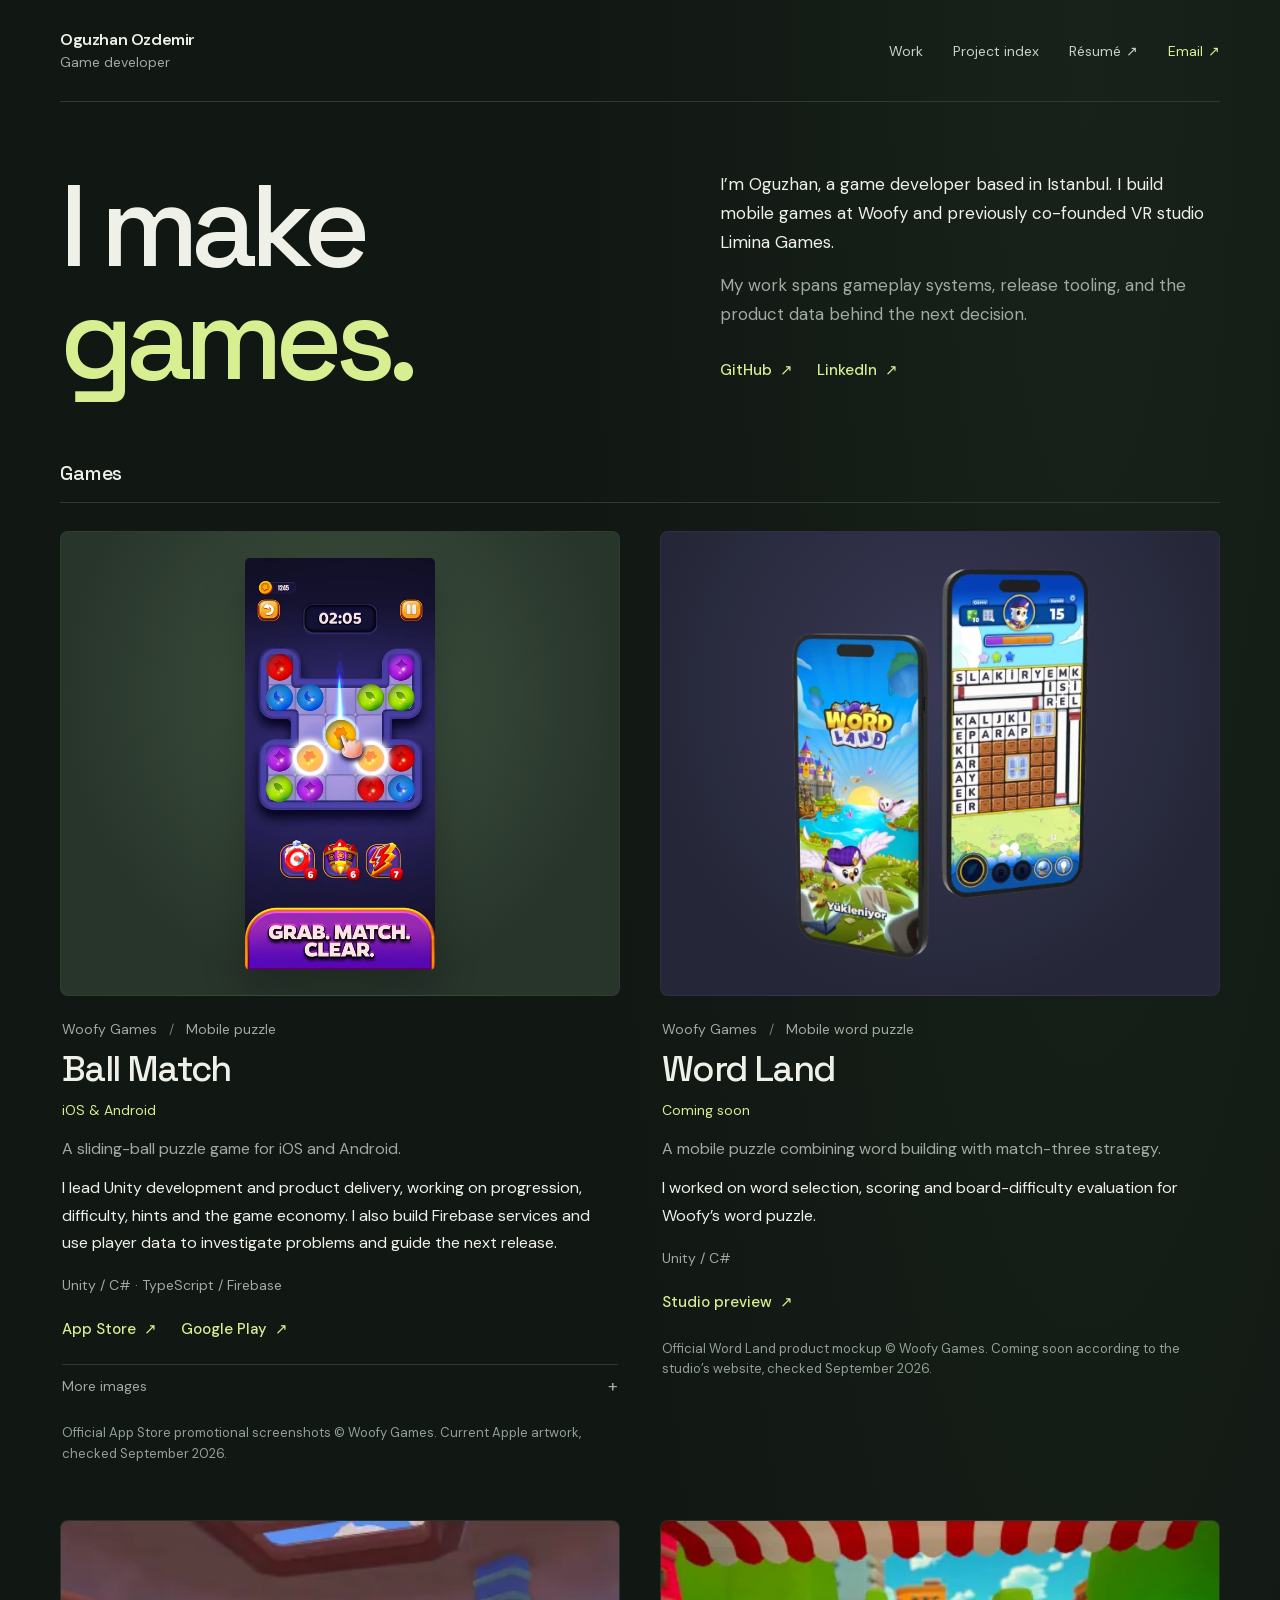
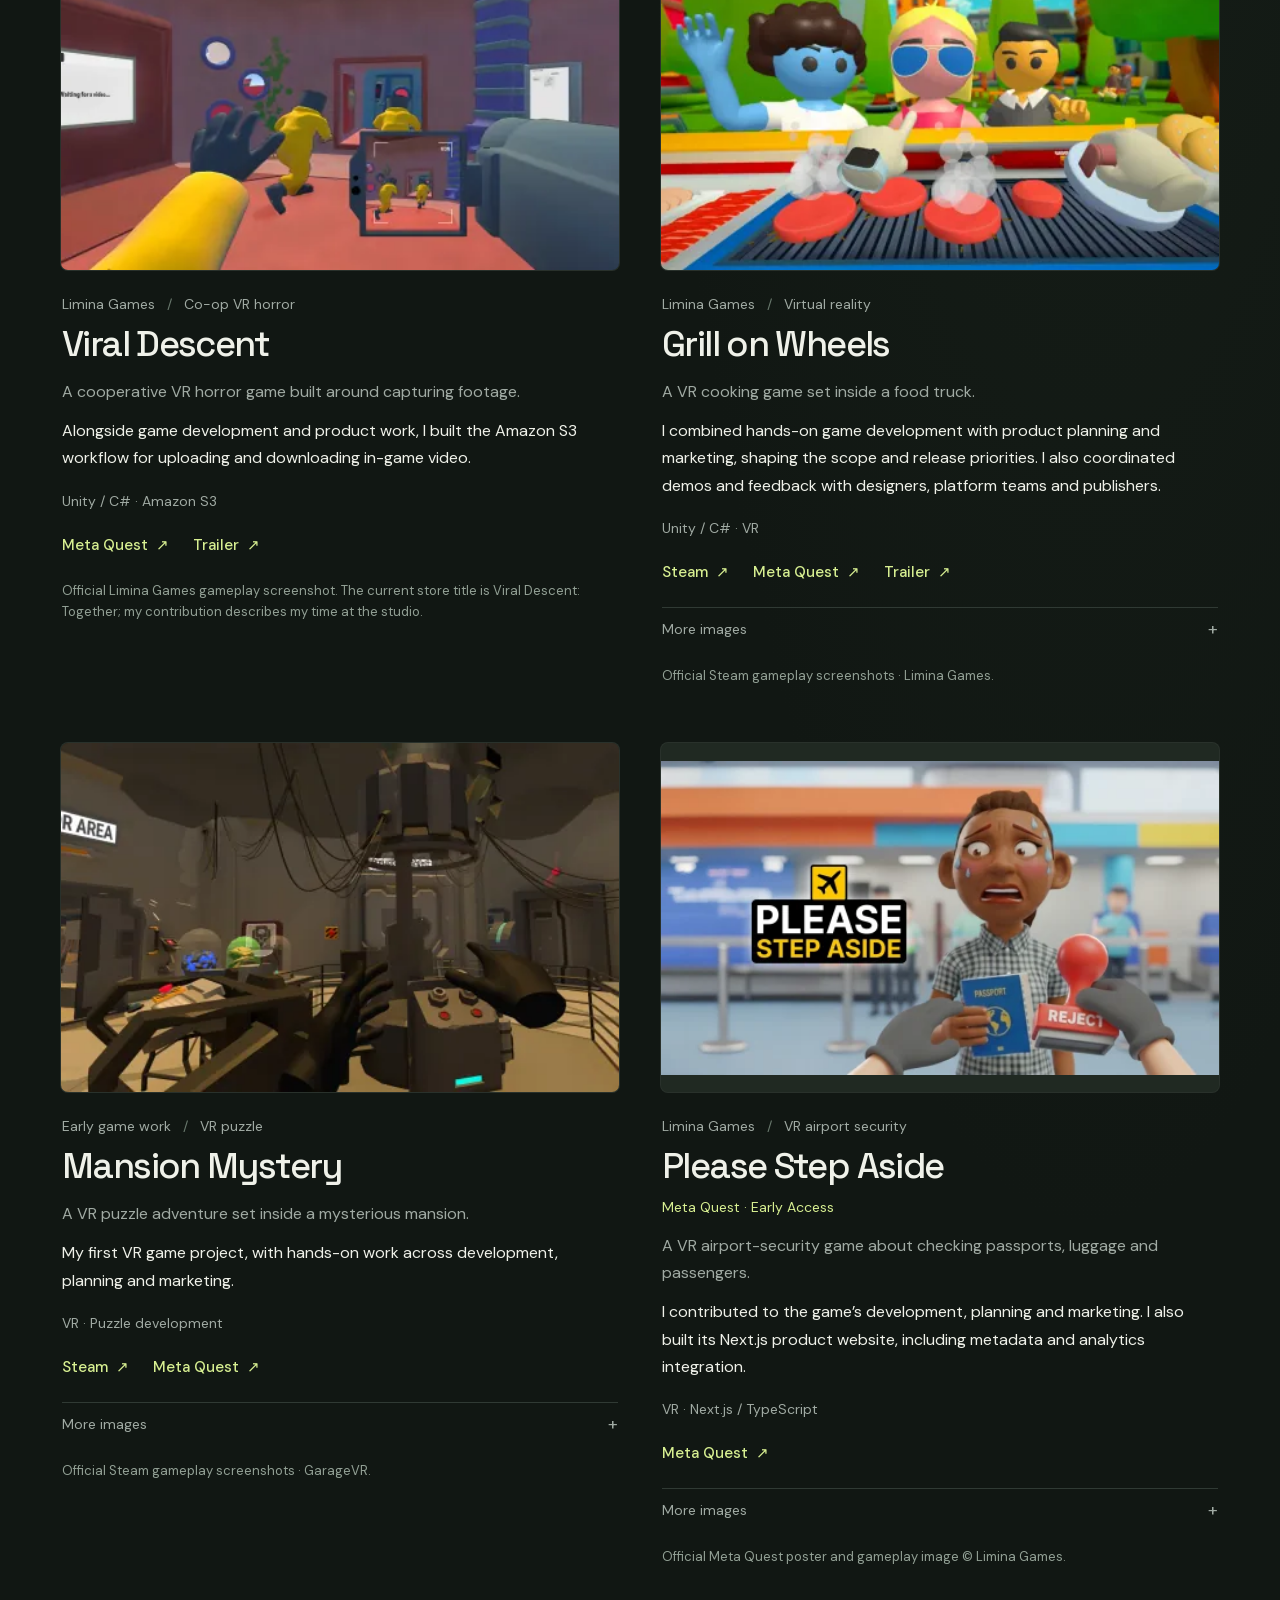
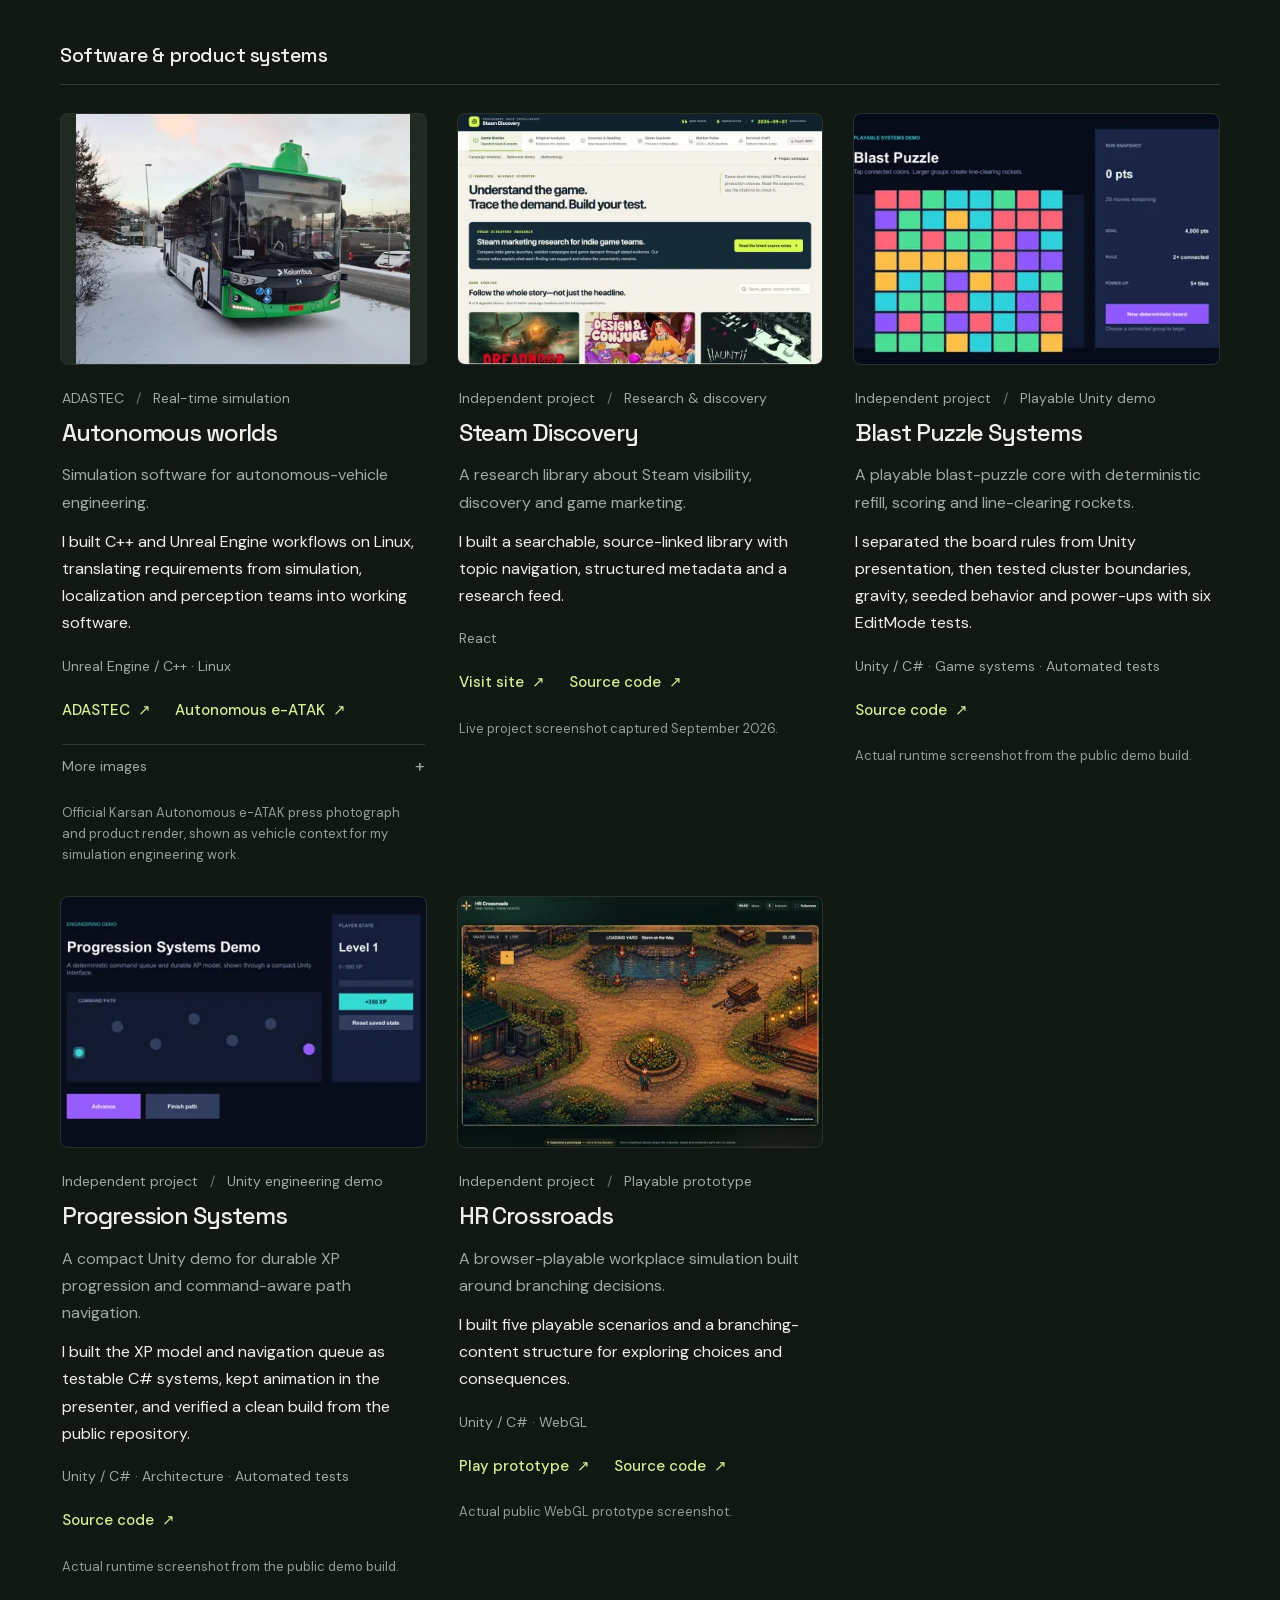
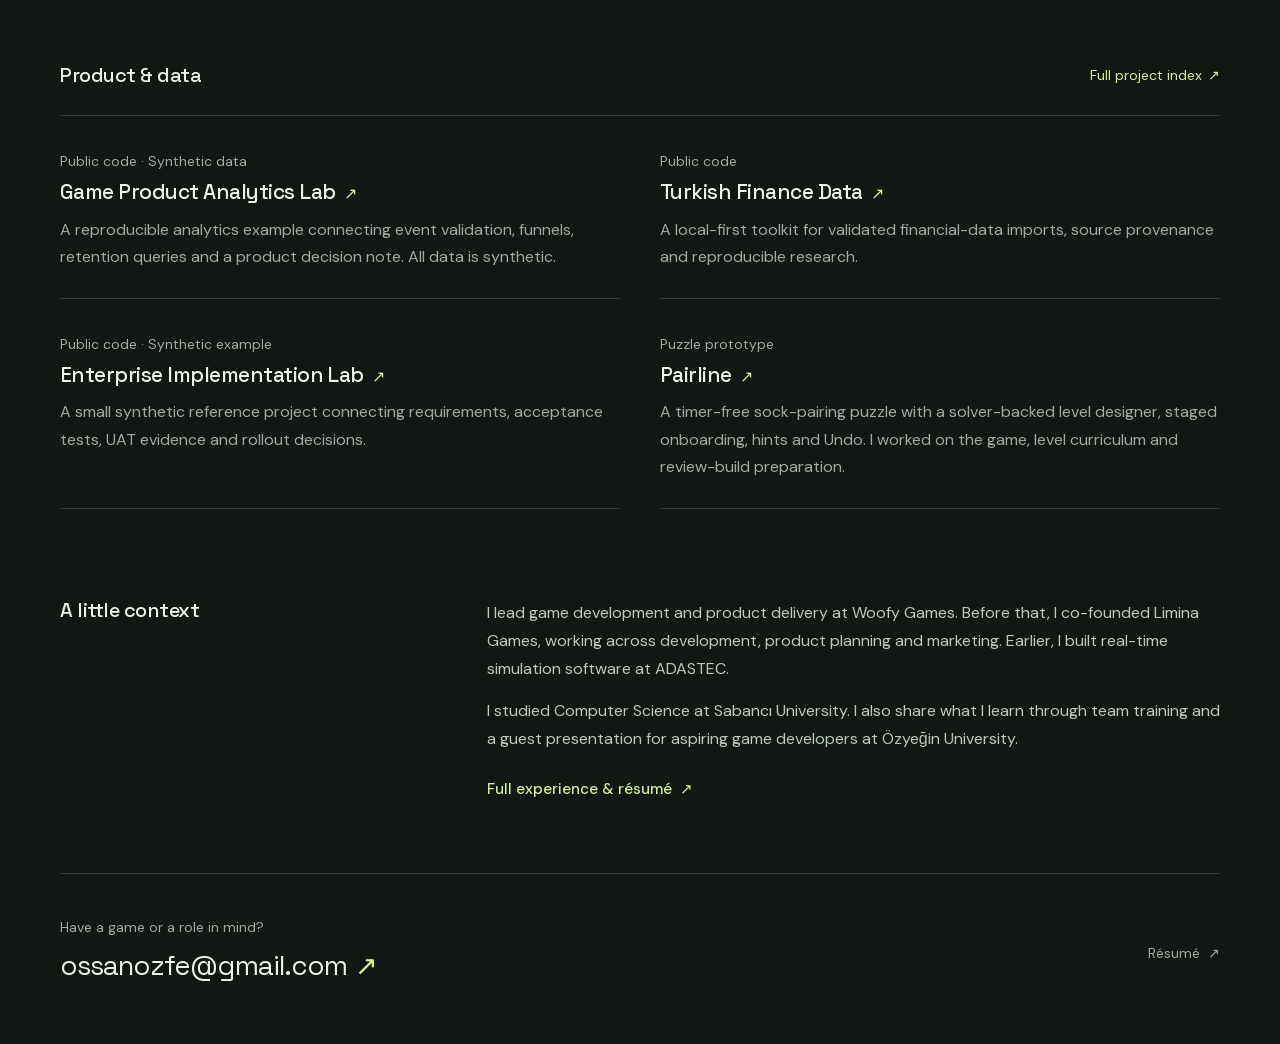
==== commit f38b58ad: "Publish portfolio from e6efbf61f06f8e0c7fa6f1b2c3cc7839622472ff" ====
--- a/index.html
+++ b/index.html
@@ -16,7 +16,7 @@
       name="description"
       content="Oguzhan Ozdemir — game developer and technical product lead. Explore Unity, mobile and VR games, real-time simulation, and independent projects."
     />
-    <link rel="canonical" href="https://oguzhanozfe.github.io/" />
+    <link rel="canonical" href="https://oguzhan-ozdemir.vercel.app/" />
     <link rel="icon" type="image/svg+xml" href="/favicon.svg" />
     <meta property="og:type" content="website" />
     <meta
@@ -27,12 +27,12 @@
       property="og:description"
       content="Game developer & technical product lead. Selected work across Unity, mobile games, VR, simulation, and product engineering."
     />
-    <meta property="og:url" content="https://oguzhanozfe.github.io/" />
+    <meta property="og:url" content="https://oguzhan-ozdemir.vercel.app/" />
     <meta name="twitter:card" content="summary" />
     <title>Oguzhan Ozdemir — Game Developer & Technical Product Lead</title>
     
     <link rel="stylesheet" crossorigin href="/assets/index-BYV90LvD.css">
-  <script type="application/ld+json">{"@context":"https://schema.org","@type":"ProfilePage","url":"https://oguzhanozfe.github.io/","name":"Oguzhan Ozdemir — Game Developer & Technical Product Lead","mainEntity":{"@type":"Person","@id":"https://oguzhanozfe.github.io/#person","name":"Oguzhan Ozdemir","alternateName":"Oğuzhan Özdemir","url":"https://oguzhanozfe.github.io/","jobTitle":"Game Developer & Technical Product Lead","description":"Unity, mobile games, virtual reality, real-time simulation, and technical product development.","sameAs":["https://www.linkedin.com/in/oguzhanozfe/","https://github.com/oguzhanozfe"],"worksFor":{"@type":"Organization","name":"Woofy Games","url":"https://www.woofygames.com/"},"alumniOf":{"@type":"CollegeOrUniversity","name":"Sabancı University"},"knowsAbout":["Unity","C#","Virtual reality","Game development","Unreal Engine","Product development"]}}</script>
+  <script type="application/ld+json">{"@context":"https://schema.org","@type":"ProfilePage","url":"https://oguzhan-ozdemir.vercel.app/","name":"Oguzhan Ozdemir — Game Developer & Technical Product Lead","mainEntity":{"@type":"Person","@id":"https://oguzhan-ozdemir.vercel.app/#person","name":"Oguzhan Ozdemir","alternateName":"Oğuzhan Özdemir","url":"https://oguzhan-ozdemir.vercel.app/","jobTitle":"Game Developer & Technical Product Lead","description":"Unity, mobile games, virtual reality, real-time simulation, and technical product development.","sameAs":["https://www.linkedin.com/in/oguzhanozfe/","https://github.com/oguzhanozfe"],"worksFor":{"@type":"Organization","name":"Woofy Games","url":"https://www.woofygames.com/"},"alumniOf":{"@type":"CollegeOrUniversity","name":"Sabancı University"},"knowsAbout":["Unity","C#","Virtual reality","Game development","Unreal Engine","Product development"]}}</script>
 </head>
   <body>
     <div id="root"><a class="skip-link" href="#main">Skip to content</a><div class="page"><header class="site-header"><a class="identity" href="/">Oguzhan Ozdemir<span>Game developer</span></a><nav aria-label="Main navigation"><a href="/#work">Work</a><a href="/projects.html">Project index</a><a href="/resume.html">Résumé <span aria-hidden="true">↗</span></a><a href="mailto:ossanozfe@gmail.com">Email <span aria-hidden="true">↗</span></a></nav></header><main id="main"><section class="intro" aria-labelledby="hero-title"><h1 id="hero-title">I make <span>games.</span></h1><div class="intro-copy"><p>I’m Oguzhan, a game developer based in Istanbul. I build mobile games at Woofy and previously co-founded VR studio Limina Games.</p><p>My work spans gameplay systems, release tooling, and the product data behind the next decision.</p><div class="intro-links"><a href="https://github.com/oguzhanozfe" target="_blank" rel="noreferrer">GitHub <span aria-hidden="true">↗</span></a><a href="https://www.linkedin.com/in/oguzhanozfe/" target="_blank" rel="noreferrer">LinkedIn <span aria-hidden="true">↗</span></a></div></div></section><section id="work" aria-labelledby="work-title"><div class="section-label"><h2 id="work-title">Games</h2></div><div class="games-grid"><article class="work-item" id="ball-match"><figure class="work-image portrait"><a href="/images/ball-match.webp" target="_blank" rel="noreferrer" aria-label="View Ball Match image full size"><img src="/images/responsive/ball-match-360.webp" srcSet="/images/responsive/ball-match-360.webp 360w, /images/responsive/ball-match-540.webp 540w, /images/responsive/ball-match-800.webp 800w" sizes="(min-width: 900px) 190px, (min-width: 680px) 180px, 190px" alt="Official Ball Match mobile store screenshot showing its sliding-ball puzzle board." width="1242" height="2688" loading="eager" fetchpriority="high" decoding="async"/></a></figure><div class="work-copy"><p class="project-context">Woofy Games<!-- --> <span aria-hidden="true">/</span> <!-- -->Mobile puzzle</p><h3>Ball Match</h3><p class="project-status">iOS &amp; Android</p><p class="project-description">A sliding-ball puzzle game for iOS and Android.</p><p>I lead Unity development and product delivery, working on progression, difficulty, hints and the game economy. I also build Firebase services and use player data to investigate problems and guide the next release.</p><p class="technology">Unity / C# · TypeScript / Firebase</p><div class="project-links"><a href="https://apps.apple.com/app/id6760407545" target="_blank" rel="noreferrer">App Store<!-- --> <span aria-hidden="true">↗</span></a><a href="https://play.google.com/store/apps/details?id=com.woofygames.ballmatch" target="_blank" rel="noreferrer">Google Play<!-- --> <span aria-hidden="true">↗</span></a></div><details class="screenshots"><summary>More images <span aria-hidden="true">+</span></summary><div class="screenshot-strip portrait-strip"><a href="/images/ball-match-2.webp" target="_blank" rel="noreferrer"><img src="/images/ball-match-2.webp" alt="Ball Match, image 2" loading="lazy" decoding="async"/></a><a href="/images/ball-match-3.webp" target="_blank" rel="noreferrer"><img src="/images/ball-match-3.webp" alt="Ball Match, image 3" loading="lazy" decoding="async"/></a><a href="/images/ball-match-4.webp" target="_blank" rel="noreferrer"><img src="/images/ball-match-4.webp" alt="Ball Match, image 4" loading="lazy" decoding="async"/></a><a href="/images/ball-match-5.webp" target="_blank" rel="noreferrer"><img src="/images/ball-match-5.webp" alt="Ball Match, image 5" loading="lazy" decoding="async"/></a><a href="/images/ball-match-6.webp" target="_blank" rel="noreferrer"><img src="/images/ball-match-6.webp" alt="Ball Match, image 6" loading="lazy" decoding="async"/></a></div></details><p class="image-credit">Official App Store promotional screenshots © Woofy Games. Current Apple artwork, checked September 2026.</p></div></article><article class="work-item" id="word-land"><figure class="work-image mockup"><a href="/images/word-land.webp" target="_blank" rel="noreferrer" aria-label="View Word Land image full size"><img src="/images/responsive/word-land-360.webp" srcSet="/images/responsive/word-land-360.webp 360w, /images/responsive/word-land-540.webp 540w, /images/responsive/word-land-665.webp 665w" sizes="(min-width: 900px) 300px, (min-width: 680px) min(280px, calc(50vw - 80px)), min(300px, calc(100vw - 90px))" alt="Official Word Land artwork showing its title screen and a letter-grid puzzle in two phones." width="665" height="874" loading="lazy" fetchpriority="auto" decoding="async"/></a></figure><div class="work-copy"><p class="project-context">Woofy Games<!-- --> <span aria-hidden="true">/</span> <!-- -->Mobile word puzzle</p><h3>Word Land</h3><p class="project-status">Coming soon</p><p class="project-description">A mobile puzzle combining word building with match-three strategy.</p><p>I worked on word selection, scoring and board-difficulty evaluation for Woofy’s word puzzle.</p><p class="technology">Unity / C#</p><div class="project-links"><a href="https://www.woofygames.com/" target="_blank" rel="noreferrer">Studio preview<!-- --> <span aria-hidden="true">↗</span></a></div><p class="image-credit">Official Word Land product mockup © Woofy Games. Coming soon according to the studio’s website, checked September 2026.</p></div></article><article class="work-item" id="viral-descent"><figure class="work-image landscape"><a href="/images/viral-descent.webp" target="_blank" rel="noreferrer" aria-label="View Viral Descent image full size"><img src="/images/responsive/viral-descent-480.webp" srcSet="/images/responsive/viral-descent-480.webp 480w, /images/responsive/viral-descent-800.webp 800w, /images/responsive/viral-descent-1200.webp 1200w" sizes="(min-width: 1256px) 560px, (min-width: 900px) calc(50vw - 68px), (min-width: 680px) calc(50vw - 47px), calc(100vw - 40px)" alt="Viral Descent VR gameplay with cooperative players and a handheld video camera." width="1600" height="900" loading="lazy" fetchpriority="auto" decoding="async"/></a></figure><div class="work-copy"><p class="project-context">Limina Games<!-- --> <span aria-hidden="true">/</span> <!-- -->Co-op VR horror</p><h3>Viral Descent</h3><p class="project-description">A cooperative VR horror game built around capturing footage.</p><p>Alongside game development and product work, I built the Amazon S3 workflow for uploading and downloading in-game video.</p><p class="technology">Unity / C# · Amazon S3</p><div class="project-links"><a href="https://www.meta.com/experiences/viral-descent-together/8872975976070976/" target="_blank" rel="noreferrer">Meta Quest<!-- --> <span aria-hidden="true">↗</span></a><a href="https://www.youtube.com/watch?v=ykDt3blQwD8" target="_blank" rel="noreferrer">Trailer<!-- --> <span aria-hidden="true">↗</span></a></div><p class="image-credit">Official Limina Games gameplay screenshot. The current store title is Viral Descent: Together; my contribution describes my time at the studio.</p></div></article><article class="work-item" id="grill-on-wheels"><figure class="work-image landscape"><a href="/images/grill.webp" target="_blank" rel="noreferrer" aria-label="View Grill on Wheels image full size"><img src="/images/responsive/grill-480.webp" srcSet="/images/responsive/grill-480.webp 480w, /images/responsive/grill-800.webp 800w, /images/responsive/grill-1200.webp 1200w" sizes="(min-width: 1256px) 560px, (min-width: 900px) calc(50vw - 68px), (min-width: 680px) calc(50vw - 47px), calc(100vw - 40px)" alt="Grill on Wheels VR gameplay, looking out of a colorful food truck toward waiting customers." width="1600" height="900" loading="lazy" fetchpriority="auto" decoding="async"/></a></figure><div class="work-copy"><p class="project-context">Limina Games<!-- --> <span aria-hidden="true">/</span> <!-- -->Virtual reality</p><h3>Grill on Wheels</h3><p class="project-description">A VR cooking game set inside a food truck.</p><p>I combined hands-on game development with product planning and marketing, shaping the scope and release priorities. I also coordinated demos and feedback with designers, platform teams and publishers.</p><p class="technology">Unity / C# · VR</p><div class="project-links"><a href="https://store.steampowered.com/app/2628680/Grill_on_Wheels/" target="_blank" rel="noreferrer">Steam<!-- --> <span aria-hidden="true">↗</span></a><a href="https://www.meta.com/experiences/7056585347694088/" target="_blank" rel="noreferrer">Meta Quest<!-- --> <span aria-hidden="true">↗</span></a><a href="https://www.youtube.com/watch?v=oU0aZLuPpc4" target="_blank" rel="noreferrer">Trailer<!-- --> <span aria-hidden="true">↗</span></a></div><details class="screenshots"><summary>More images <span aria-hidden="true">+</span></summary><div class="screenshot-strip "><a href="/images/grill-2.webp" target="_blank" rel="noreferrer"><img src="/images/grill-2.webp" alt="Grill on Wheels, image 2" loading="lazy" decoding="async"/></a></div></details><p class="image-credit">Official Steam gameplay screenshots · Limina Games.</p></div></article><article class="work-item" id="mansion-mystery"><figure class="work-image landscape"><a href="/images/mansion.webp" target="_blank" rel="noreferrer" aria-label="View Mansion Mystery image full size"><img src="/images/responsive/mansion-480.webp" srcSet="/images/responsive/mansion-480.webp 480w, /images/responsive/mansion-800.webp 800w, /images/responsive/mansion-1200.webp 1200w" sizes="(min-width: 1256px) 560px, (min-width: 900px) calc(50vw - 68px), (min-width: 680px) calc(50vw - 47px), calc(100vw - 40px)" alt="Mansion Mystery VR gameplay: a laboratory filled with hands-on puzzle equipment." width="1600" height="900" loading="lazy" fetchpriority="auto" decoding="async"/></a></figure><div class="work-copy"><p class="project-context">Early game work<!-- --> <span aria-hidden="true">/</span> <!-- -->VR puzzle</p><h3>Mansion Mystery</h3><p class="project-description">A VR puzzle adventure set inside a mysterious mansion.</p><p>My first VR game project, with hands-on work across development, planning and marketing.</p><p class="technology">VR · Puzzle development</p><div class="project-links"><a href="https://store.steampowered.com/app/2424630/Mansion_Mystery/" target="_blank" rel="noreferrer">Steam<!-- --> <span aria-hidden="true">↗</span></a><a href="https://www.meta.com/experiences/5691978394241239/" target="_blank" rel="noreferrer">Meta Quest<!-- --> <span aria-hidden="true">↗</span></a></div><details class="screenshots"><summary>More images <span aria-hidden="true">+</span></summary><div class="screenshot-strip "><a href="/images/mansion-2.webp" target="_blank" rel="noreferrer"><img src="/images/mansion-2.webp" alt="Mansion Mystery, image 2" loading="lazy" decoding="async"/></a></div></details><p class="image-credit">Official Steam gameplay screenshots · GarageVR.</p></div></article><article class="work-item" id="please-step-aside"><figure class="work-image poster"><a href="/images/please-step-aside.webp" target="_blank" rel="noreferrer" aria-label="View Please Step Aside image full size"><img src="/images/responsive/please-step-aside-480.webp" srcSet="/images/responsive/please-step-aside-480.webp 480w, /images/responsive/please-step-aside-800.webp 800w, /images/responsive/please-step-aside-1200.webp 1200w" sizes="(min-width: 1256px) 560px, (min-width: 900px) calc(50vw - 68px), (min-width: 680px) calc(50vw - 47px), calc(100vw - 40px)" alt="Official Please Step Aside poster with a passenger, passport and a VR hand holding a reject stamp." width="2560" height="1440" loading="lazy" fetchpriority="auto" decoding="async"/></a></figure><div class="work-copy"><p class="project-context">Limina Games<!-- --> <span aria-hidden="true">/</span> <!-- -->VR airport security</p><h3>Please Step Aside</h3><p class="project-status">Meta Quest · Early Access</p><p class="project-description">A VR airport-security game about checking passports, luggage and passengers.</p><p>I contributed to the game’s development, planning and marketing. I also built its Next.js product website, including metadata and analytics integration.</p><p class="technology">VR · Next.js / TypeScript</p><div class="project-links"><a href="https://www.meta.com/experiences/please-step-aside/9171457622956378/" target="_blank" rel="noreferrer">Meta Quest<!-- --> <span aria-hidden="true">↗</span></a></div><details class="screenshots"><summary>More images <span aria-hidden="true">+</span></summary><div class="screenshot-strip "><a href="/images/please-step-aside-gameplay.webp" target="_blank" rel="noreferrer"><img src="/images/please-step-aside-gameplay.webp" alt="Please Step Aside VR gameplay showing a passport, an open suitcase and the airport X-ray scanner." loading="lazy" decoding="async"/></a></div></details><p class="image-credit">Official Meta Quest poster and gameplay image © Limina Games.</p></div></article></div></section><section id="software" class="software" aria-labelledby="software-title"><div class="section-label"><h2 id="software-title">Software &amp; product systems</h2></div><div class="software-grid"><article class="work-item" id="simulation"><figure class="work-image poster"><a href="/images/adastec-e-atak.webp" target="_blank" rel="noreferrer" aria-label="View Autonomous worlds image full size"><img src="/images/responsive/adastec-e-atak-480.webp" srcSet="/images/responsive/adastec-e-atak-480.webp 480w, /images/responsive/adastec-e-atak-800.webp 800w, /images/responsive/adastec-e-atak-1200.webp 1200w" sizes="(min-width: 1256px) 367px, (min-width: 900px) calc(33.33vw - 52px), (min-width: 680px) calc(100vw - 64px), calc(100vw - 40px)" alt="Karsan Autonomous e-ATAK in green Kolumbus livery on a snowy street in Norway." width="1200" height="900" loading="lazy" fetchpriority="auto" decoding="async"/></a></figure><div class="work-copy"><p class="project-context">ADASTEC<!-- --> <span aria-hidden="true">/</span> <!-- -->Real-time simulation</p><h3>Autonomous worlds</h3><p class="project-description">Simulation software for autonomous-vehicle engineering.</p><p>I built C++ and Unreal Engine workflows on Linux, translating requirements from simulation, localization and perception teams into working software.</p><p class="technology">Unreal Engine / C++ · Linux</p><div class="project-links"><a href="https://www.adastec.com/" target="_blank" rel="noreferrer">ADASTEC<!-- --> <span aria-hidden="true">↗</span></a><a href="https://www.karsan.com/en/autonomous-bus/autonomous-e-atak/autonomous-e-atak-autonomous-technology" target="_blank" rel="noreferrer">Autonomous e-ATAK<!-- --> <span aria-hidden="true">↗</span></a></div><details class="screenshots"><summary>More images <span aria-hidden="true">+</span></summary><div class="screenshot-strip "><a href="/images/adastec-e-atak-render.webp" target="_blank" rel="noreferrer"><img src="/images/adastec-e-atak-render.webp" alt="Official Karsan product render of the Autonomous e-ATAK, viewed from the front and side on a white background." loading="lazy" decoding="async"/></a></div></details><p class="image-credit">Official Karsan Autonomous e-ATAK press photograph and product render, shown as vehicle context for my simulation engineering work.</p></div></article><article class="work-item" id="steam-discovery"><figure class="work-image landscape"><a href="/images/steam-discovery.webp" target="_blank" rel="noreferrer" aria-label="View Steam Discovery image full size"><img src="/images/responsive/steam-discovery-480.webp" srcSet="/images/responsive/steam-discovery-480.webp 480w, /images/responsive/steam-discovery-800.webp 800w, /images/responsive/steam-discovery-1200.webp 1200w" sizes="(min-width: 1256px) 367px, (min-width: 900px) calc(33.33vw - 52px), (min-width: 680px) calc(100vw - 64px), calc(100vw - 40px)" alt="The Steam Discovery website with its Steam visibility research library and article categories." width="1600" height="900" loading="lazy" fetchpriority="auto" decoding="async"/></a></figure><div class="work-copy"><p class="project-context">Independent project<!-- --> <span aria-hidden="true">/</span> <!-- -->Research &amp; discovery</p><h3>Steam Discovery</h3><p class="project-description">A research library about Steam visibility, discovery and game marketing.</p><p>I built a searchable, source-linked library with topic navigation, structured metadata and a research feed.</p><p class="technology">React</p><div class="project-links"><a href="https://steam-discovery.vercel.app/" target="_blank" rel="noreferrer">Visit site<!-- --> <span aria-hidden="true">↗</span></a><a href="https://github.com/oguzhanozfe/steam-discovery" target="_blank" rel="noreferrer">Source code<!-- --> <span aria-hidden="true">↗</span></a></div><p class="image-credit">Live project screenshot captured September 2026.</p></div></article><article class="work-item" id="blast-puzzle-demo"><figure class="work-image landscape"><a href="/images/blast-puzzle-demo.webp" target="_blank" rel="noreferrer" aria-label="View Blast Puzzle Systems image full size"><img src="/images/responsive/blast-puzzle-demo-480.webp" srcSet="/images/responsive/blast-puzzle-demo-480.webp 480w, /images/responsive/blast-puzzle-demo-800.webp 800w, /images/responsive/blast-puzzle-demo-1200.webp 1200w" sizes="(min-width: 1256px) 367px, (min-width: 900px) calc(33.33vw - 52px), (min-width: 680px) calc(100vw - 64px), calc(100vw - 40px)" alt="Blast Puzzle Systems demo showing an eight by eight color board and run statistics." width="1180" height="720" loading="lazy" fetchpriority="auto" decoding="async"/></a></figure><div class="work-copy"><p class="project-context">Independent project<!-- --> <span aria-hidden="true">/</span> <!-- -->Playable Unity demo</p><h3>Blast Puzzle Systems</h3><p class="project-description">A playable blast-puzzle core with deterministic refill, scoring and line-clearing rockets.</p><p>I separated the board rules from Unity presentation, then tested cluster boundaries, gravity, seeded behavior and power-ups with six EditMode tests.</p><p class="technology">Unity / C# · Game systems · Automated tests</p><div class="project-links"><a href="https://github.com/oguzhanozfe/unity-blast-puzzle-demo" target="_blank" rel="noreferrer">Source code<!-- --> <span aria-hidden="true">↗</span></a></div><p class="image-credit">Actual runtime screenshot from the public demo build.</p></div></article><article class="work-item" id="progression-systems-demo"><figure class="work-image landscape"><a href="/images/progression-systems-demo.webp" target="_blank" rel="noreferrer" aria-label="View Progression Systems image full size"><img src="/images/responsive/progression-systems-demo-480.webp" srcSet="/images/responsive/progression-systems-demo-480.webp 480w, /images/responsive/progression-systems-demo-800.webp 800w, /images/responsive/progression-systems-demo-1200.webp 1200w" sizes="(min-width: 1256px) 367px, (min-width: 900px) calc(33.33vw - 52px), (min-width: 680px) calc(100vw - 64px), calc(100vw - 40px)" alt="Progression Systems demo showing a command path and saved player XP state." width="1180" height="720" loading="lazy" fetchpriority="auto" decoding="async"/></a></figure><div class="work-copy"><p class="project-context">Independent project<!-- --> <span aria-hidden="true">/</span> <!-- -->Unity engineering demo</p><h3>Progression Systems</h3><p class="project-description">A compact Unity demo for durable XP progression and command-aware path navigation.</p><p>I built the XP model and navigation queue as testable C# systems, kept animation in the presenter, and verified a clean build from the public repository.</p><p class="technology">Unity / C# · Architecture · Automated tests</p><div class="project-links"><a href="https://github.com/oguzhanozfe/unity-progression-systems-demo" target="_blank" rel="noreferrer">Source code<!-- --> <span aria-hidden="true">↗</span></a></div><p class="image-credit">Actual runtime screenshot from the public demo build.</p></div></article><article class="work-item" id="hr-crossroads"><figure class="work-image landscape"><a href="/images/hr-crossroads.webp" target="_blank" rel="noreferrer" aria-label="View HR Crossroads image full size"><img src="/images/responsive/hr-crossroads-480.webp" srcSet="/images/responsive/hr-crossroads-480.webp 480w, /images/responsive/hr-crossroads-800.webp 800w, /images/responsive/hr-crossroads-1200.webp 1200w" sizes="(min-width: 1256px) 367px, (min-width: 900px) calc(33.33vw - 52px), (min-width: 680px) calc(100vw - 64px), calc(100vw - 40px)" alt="HR Crossroads workplace simulation prototype running in a web browser." width="1600" height="900" loading="lazy" fetchpriority="auto" decoding="async"/></a></figure><div class="work-copy"><p class="project-context">Independent project<!-- --> <span aria-hidden="true">/</span> <!-- -->Playable prototype</p><h3>HR Crossroads</h3><p class="project-description">A browser-playable workplace simulation built around branching decisions.</p><p>I built five playable scenarios and a branching-content structure for exploring choices and consequences.</p><p class="technology">Unity / C# · WebGL</p><div class="project-links"><a href="https://hr-crossroads-demo.vercel.app/" target="_blank" rel="noreferrer">Play prototype<!-- --> <span aria-hidden="true">↗</span></a><a href="https://github.com/oguzhanozfe/hr-crossroads-unity" target="_blank" rel="noreferrer">Source code<!-- --> <span aria-hidden="true">↗</span></a></div><p class="image-credit">Actual public WebGL prototype screenshot.</p></div></article></div></section><section class="more-projects" aria-labelledby="more-projects-title"><div class="section-label"><h2 id="more-projects-title">Product &amp; data</h2><a href="/projects.html">Full project index <span aria-hidden="true">↗</span></a></div><div class="more-project-grid"><article><p class="index-status">Public code · Synthetic data</p><h3><a href="/projects.html#analytics-lab">Game Product Analytics Lab<!-- --> <span aria-hidden="true">↗</span></a></h3><p>A reproducible analytics example connecting event validation, funnels, retention queries and a product decision note. All data is synthetic.</p></article><article><p class="index-status">Public code</p><h3><a href="/projects.html#finance-toolkit">Turkish Finance Data<!-- --> <span aria-hidden="true">↗</span></a></h3><p>A local-first toolkit for validated financial-data imports, source provenance and reproducible research.</p></article><article><p class="index-status">Public code · Synthetic example</p><h3><a href="/projects.html#implementation-lab">Enterprise Implementation Lab<!-- --> <span aria-hidden="true">↗</span></a></h3><p>A small synthetic reference project connecting requirements, acceptance tests, UAT evidence and rollout decisions.</p></article><article><p class="index-status">Puzzle prototype</p><h3><a href="/projects.html#pairline">Pairline<!-- --> <span aria-hidden="true">↗</span></a></h3><p>A timer-free sock-pairing puzzle with a solver-backed level designer, staged onboarding, hints and Undo. I worked on the game, level curriculum and review-build preparation.</p></article></div></section><section id="about" class="about" aria-labelledby="about-title"><h2 id="about-title">A little context</h2><div><p>I lead game development and product delivery at Woofy Games. Before that, I co-founded Limina Games, working across development, product planning and marketing. Earlier, I built real-time simulation software at ADASTEC.</p><p>I studied Computer Science at Sabancı University. I also share what I learn through team training and a guest presentation for aspiring game developers at Özyeğin University.</p><a href="/resume.html">Full experience &amp; résumé <span aria-hidden="true">↗</span></a></div></section></main><footer><div><p>Have a game or a role in mind?</p><a class="email" href="mailto:ossanozfe@gmail.com">ossanozfe@gmail.com <span aria-hidden="true">↗</span></a></div><a href="/resume.html">Résumé <span aria-hidden="true">↗</span></a></footer></div></div>
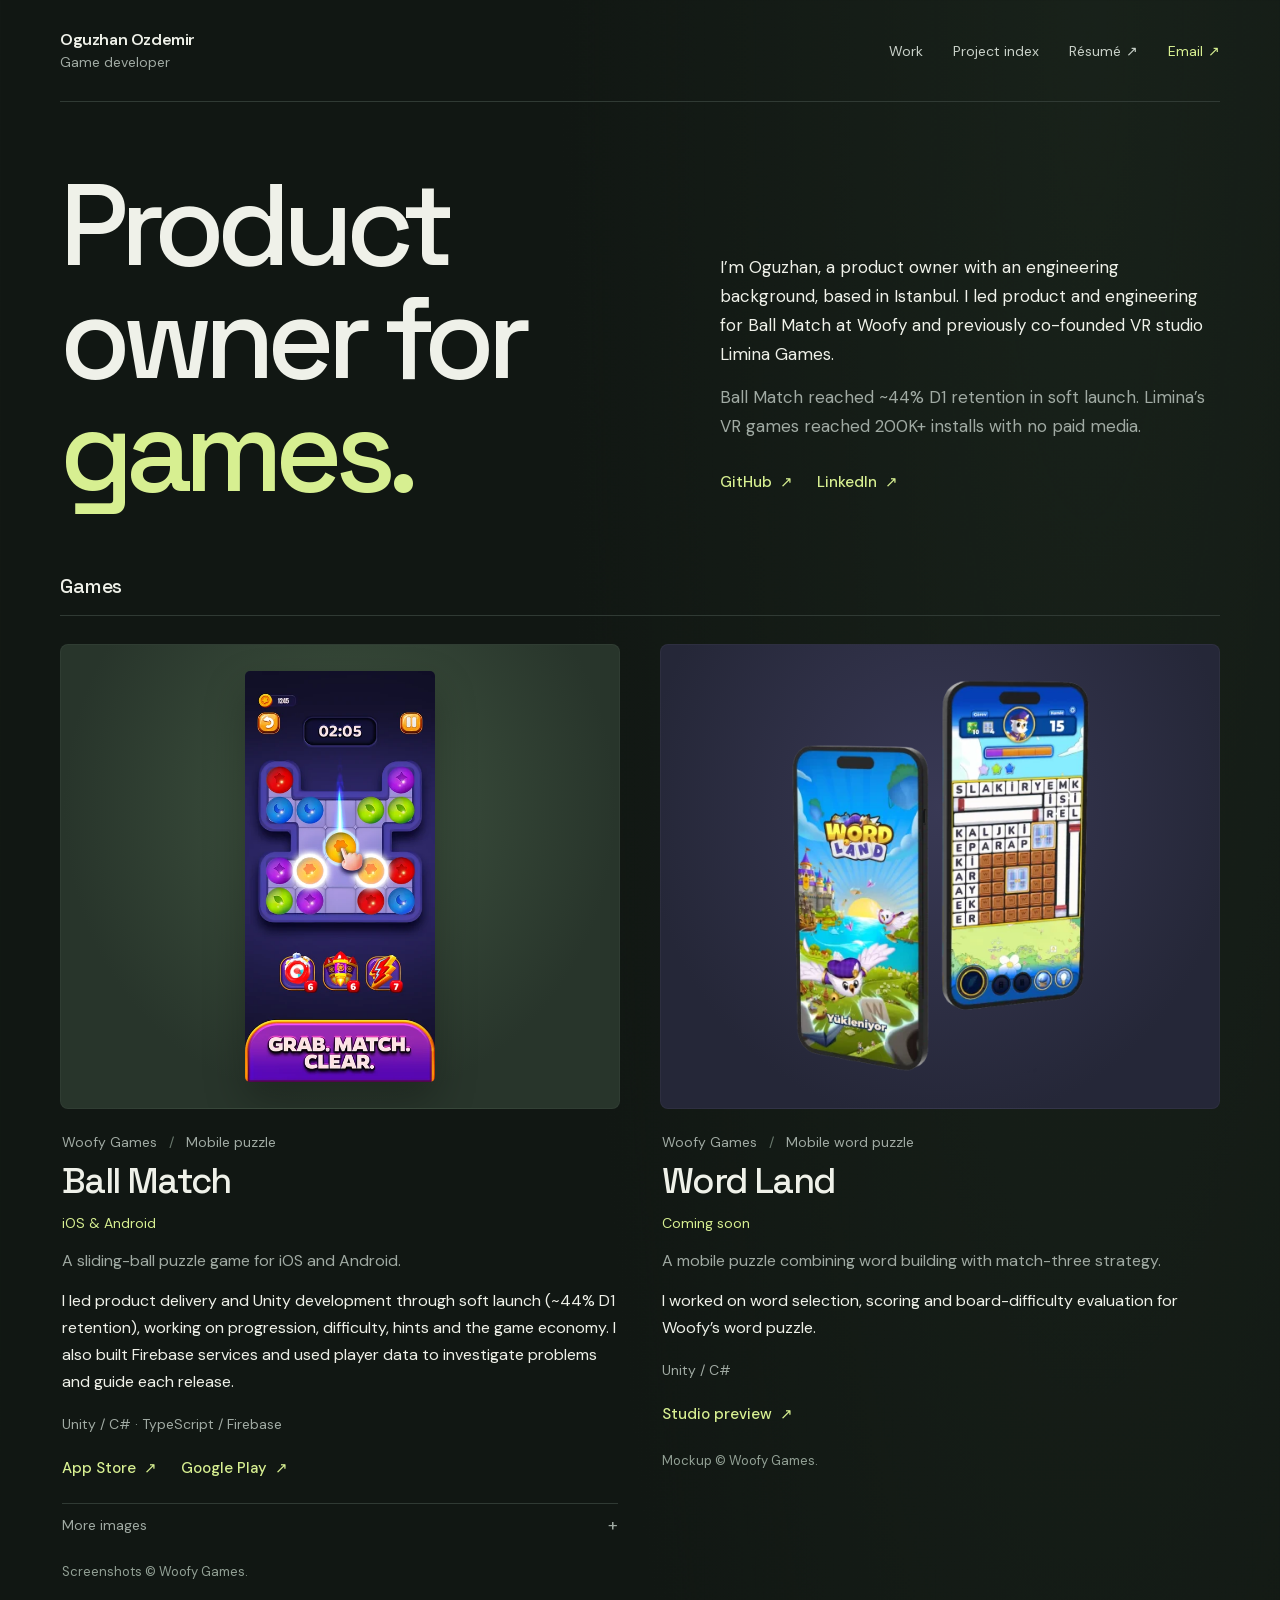
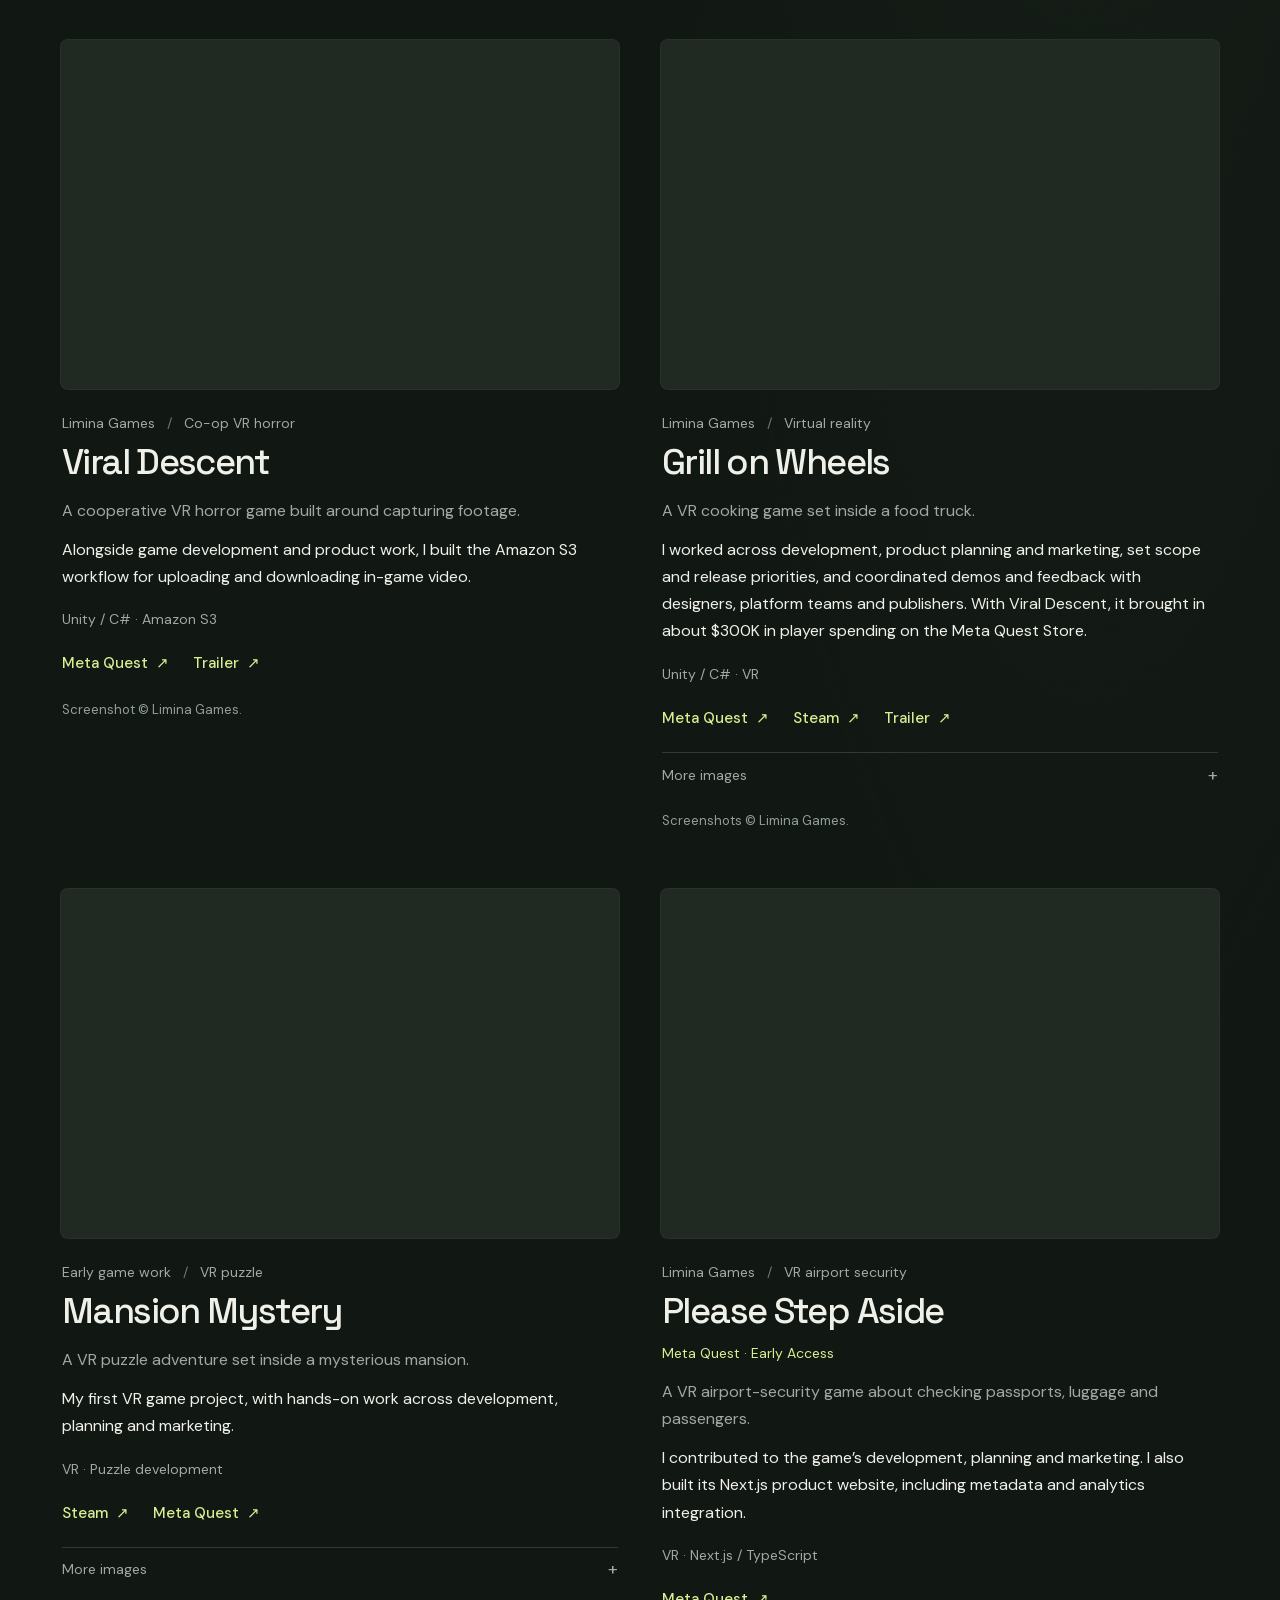
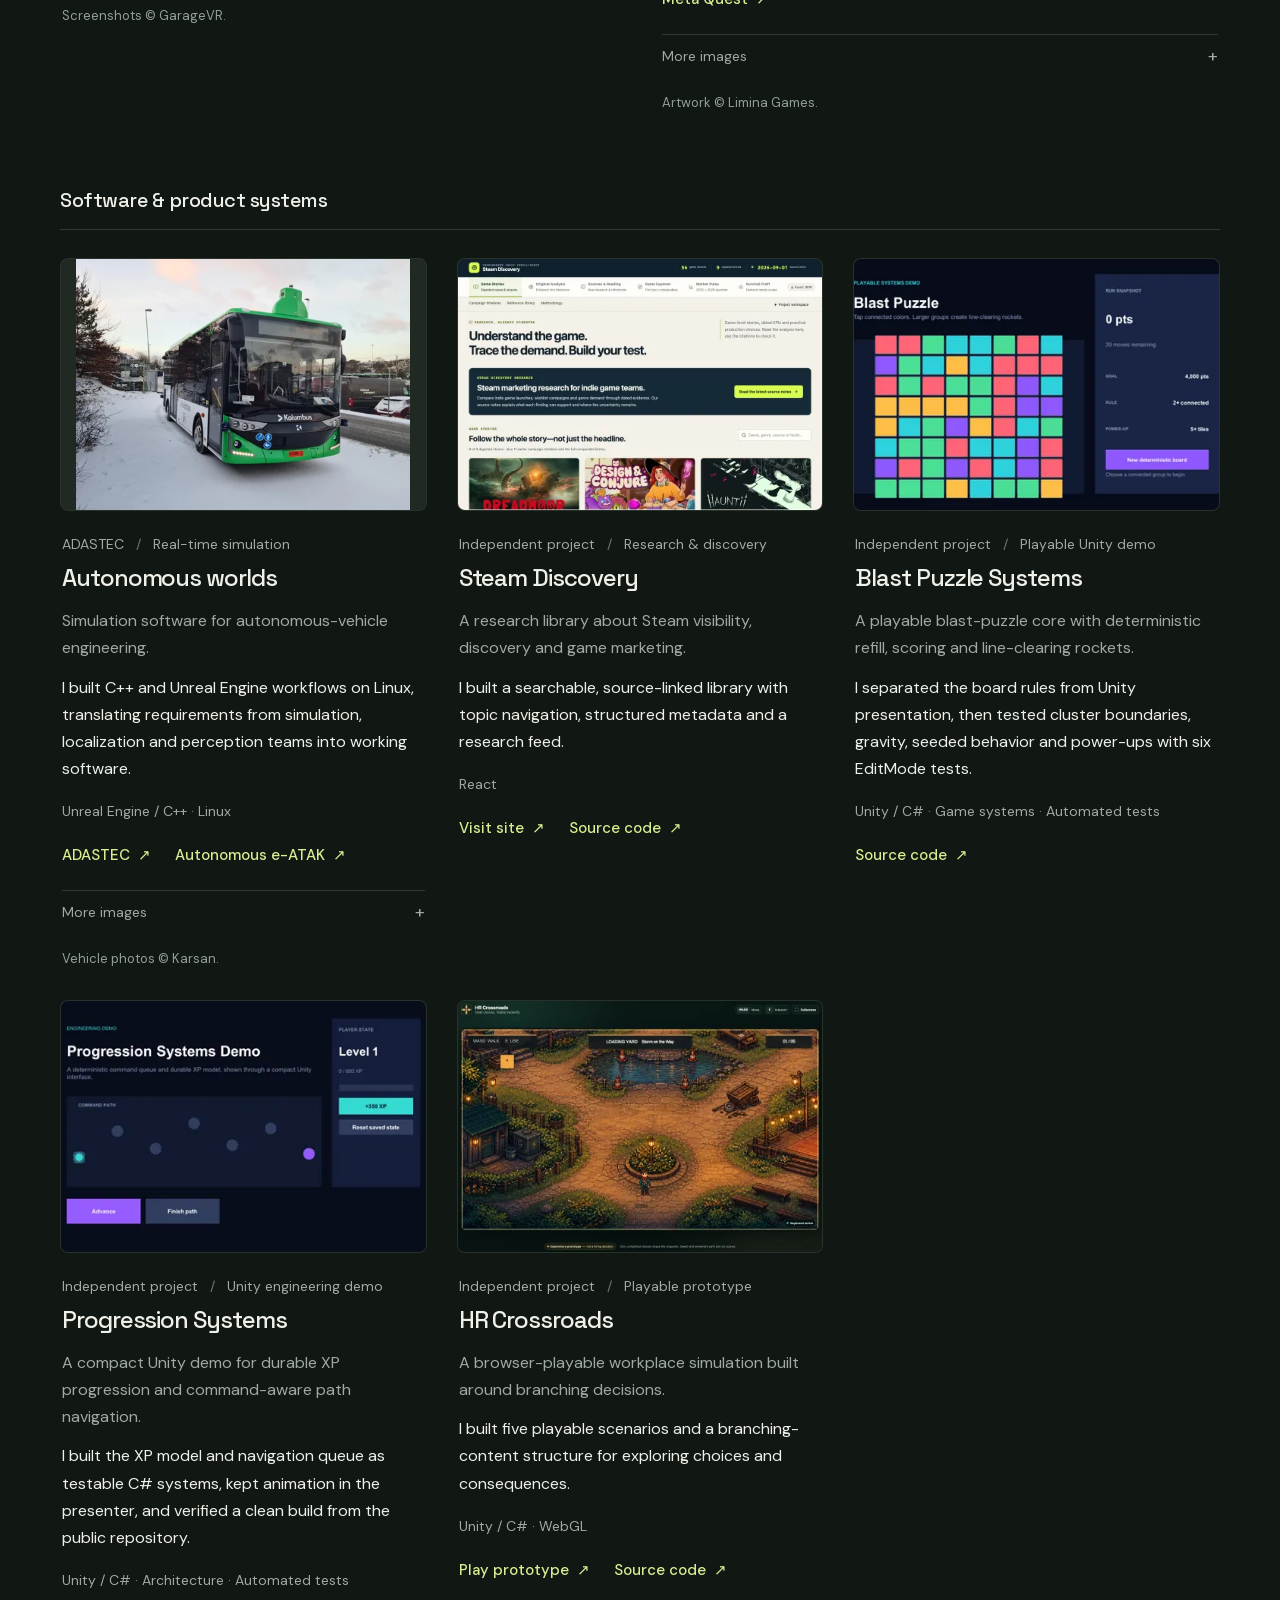
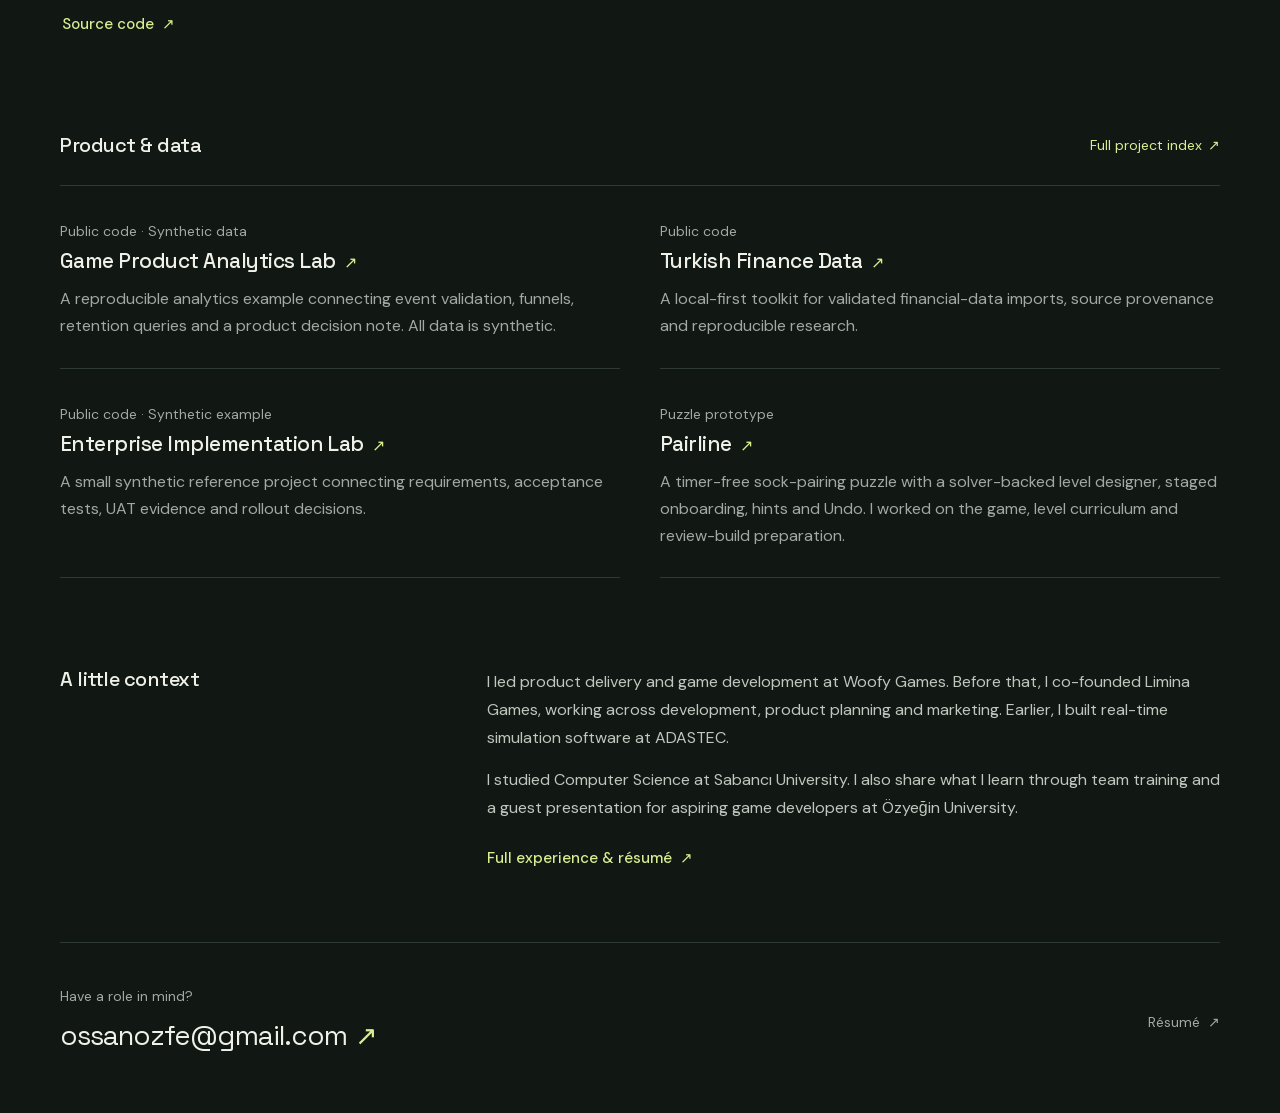
==== commit 48bf0a34: "Sync mirror with portfolio 84a0392 Co-Authored-By: Claude Opus 5.5 <noreply@anthropic.com>" ====
--- a/index.html
+++ b/index.html
@@ -14,14 +14,14 @@
     <meta name="color-scheme" content="dark" />
     <meta
       name="description"
-      content="Oguzhan Ozdemir — game developer and technical product lead. Explore Unity, mobile and VR games, real-time simulation, and independent projects."
+      content="Oguzhan Ozdemir — product owner with an engineering background. Mobile and VR games, player data, real-time simulation, and independent projects."
     />
     <link rel="canonical" href="https://oguzhan-ozdemir.vercel.app/" />
     <link rel="icon" type="image/svg+xml" href="/favicon.svg" />
     <meta property="og:type" content="website" />
     <meta
       property="og:title"
-      content="Oguzhan Ozdemir — Unity, Mobile & VR Game Developer"
+      content="Oguzhan Ozdemir — Product Owner, Mobile Games & Player Data"
     />
     <meta
       property="og:description"
@@ -29,12 +29,12 @@
     />
     <meta property="og:url" content="https://oguzhan-ozdemir.vercel.app/" />
     <meta name="twitter:card" content="summary" />
-    <title>Oguzhan Ozdemir — Game Developer & Technical Product Lead</title>
+    <title>Oguzhan Ozdemir — Product Owner, Mobile Games & Player Data</title>
     
     <link rel="stylesheet" crossorigin href="/assets/index-BYV90LvD.css">
-  <script type="application/ld+json">{"@context":"https://schema.org","@type":"ProfilePage","url":"https://oguzhan-ozdemir.vercel.app/","name":"Oguzhan Ozdemir — Game Developer & Technical Product Lead","mainEntity":{"@type":"Person","@id":"https://oguzhan-ozdemir.vercel.app/#person","name":"Oguzhan Ozdemir","alternateName":"Oğuzhan Özdemir","url":"https://oguzhan-ozdemir.vercel.app/","jobTitle":"Game Developer & Technical Product Lead","description":"Unity, mobile games, virtual reality, real-time simulation, and technical product development.","sameAs":["https://www.linkedin.com/in/oguzhanozfe/","https://github.com/oguzhanozfe"],"worksFor":{"@type":"Organization","name":"Woofy Games","url":"https://www.woofygames.com/"},"alumniOf":{"@type":"CollegeOrUniversity","name":"Sabancı University"},"knowsAbout":["Unity","C#","Virtual reality","Game development","Unreal Engine","Product development"]}}</script>
+  <script type="application/ld+json">{"@context":"https://schema.org","@type":"ProfilePage","url":"https://oguzhan-ozdemir.vercel.app/","name":"Oguzhan Ozdemir — Product Owner, Mobile Games & Player Data","mainEntity":{"@type":"Person","@id":"https://oguzhan-ozdemir.vercel.app/#person","name":"Oguzhan Ozdemir","alternateName":"Oğuzhan Özdemir","url":"https://oguzhan-ozdemir.vercel.app/","jobTitle":"Product Owner","description":"Unity, mobile games, virtual reality, real-time simulation, and technical product development.","sameAs":["https://www.linkedin.com/in/oguzhanozfe/","https://github.com/oguzhanozfe"],"worksFor":{"@type":"Organization","name":"Woofy Games","url":"https://www.woofygames.com/"},"alumniOf":{"@type":"CollegeOrUniversity","name":"Sabancı University"},"knowsAbout":["Unity","C#","Virtual reality","Game development","Unreal Engine","Product development"]}}</script>
 </head>
   <body>
-    <div id="root"><a class="skip-link" href="#main">Skip to content</a><div class="page"><header class="site-header"><a class="identity" href="/">Oguzhan Ozdemir<span>Game developer</span></a><nav aria-label="Main navigation"><a href="/#work">Work</a><a href="/projects.html">Project index</a><a href="/resume.html">Résumé <span aria-hidden="true">↗</span></a><a href="mailto:ossanozfe@gmail.com">Email <span aria-hidden="true">↗</span></a></nav></header><main id="main"><section class="intro" aria-labelledby="hero-title"><h1 id="hero-title">I make <span>games.</span></h1><div class="intro-copy"><p>I’m Oguzhan, a game developer based in Istanbul. I build mobile games at Woofy and previously co-founded VR studio Limina Games.</p><p>My work spans gameplay systems, release tooling, and the product data behind the next decision.</p><div class="intro-links"><a href="https://github.com/oguzhanozfe" target="_blank" rel="noreferrer">GitHub <span aria-hidden="true">↗</span></a><a href="https://www.linkedin.com/in/oguzhanozfe/" target="_blank" rel="noreferrer">LinkedIn <span aria-hidden="true">↗</span></a></div></div></section><section id="work" aria-labelledby="work-title"><div class="section-label"><h2 id="work-title">Games</h2></div><div class="games-grid"><article class="work-item" id="ball-match"><figure class="work-image portrait"><a href="/images/ball-match.webp" target="_blank" rel="noreferrer" aria-label="View Ball Match image full size"><img src="/images/responsive/ball-match-360.webp" srcSet="/images/responsive/ball-match-360.webp 360w, /images/responsive/ball-match-540.webp 540w, /images/responsive/ball-match-800.webp 800w" sizes="(min-width: 900px) 190px, (min-width: 680px) 180px, 190px" alt="Official Ball Match mobile store screenshot showing its sliding-ball puzzle board." width="1242" height="2688" loading="eager" fetchpriority="high" decoding="async"/></a></figure><div class="work-copy"><p class="project-context">Woofy Games<!-- --> <span aria-hidden="true">/</span> <!-- -->Mobile puzzle</p><h3>Ball Match</h3><p class="project-status">iOS &amp; Android</p><p class="project-description">A sliding-ball puzzle game for iOS and Android.</p><p>I lead Unity development and product delivery, working on progression, difficulty, hints and the game economy. I also build Firebase services and use player data to investigate problems and guide the next release.</p><p class="technology">Unity / C# · TypeScript / Firebase</p><div class="project-links"><a href="https://apps.apple.com/app/id6760407545" target="_blank" rel="noreferrer">App Store<!-- --> <span aria-hidden="true">↗</span></a><a href="https://play.google.com/store/apps/details?id=com.woofygames.ballmatch" target="_blank" rel="noreferrer">Google Play<!-- --> <span aria-hidden="true">↗</span></a></div><details class="screenshots"><summary>More images <span aria-hidden="true">+</span></summary><div class="screenshot-strip portrait-strip"><a href="/images/ball-match-2.webp" target="_blank" rel="noreferrer"><img src="/images/ball-match-2.webp" alt="Ball Match, image 2" loading="lazy" decoding="async"/></a><a href="/images/ball-match-3.webp" target="_blank" rel="noreferrer"><img src="/images/ball-match-3.webp" alt="Ball Match, image 3" loading="lazy" decoding="async"/></a><a href="/images/ball-match-4.webp" target="_blank" rel="noreferrer"><img src="/images/ball-match-4.webp" alt="Ball Match, image 4" loading="lazy" decoding="async"/></a><a href="/images/ball-match-5.webp" target="_blank" rel="noreferrer"><img src="/images/ball-match-5.webp" alt="Ball Match, image 5" loading="lazy" decoding="async"/></a><a href="/images/ball-match-6.webp" target="_blank" rel="noreferrer"><img src="/images/ball-match-6.webp" alt="Ball Match, image 6" loading="lazy" decoding="async"/></a></div></details><p class="image-credit">Official App Store promotional screenshots © Woofy Games. Current Apple artwork, checked September 2026.</p></div></article><article class="work-item" id="word-land"><figure class="work-image mockup"><a href="/images/word-land.webp" target="_blank" rel="noreferrer" aria-label="View Word Land image full size"><img src="/images/responsive/word-land-360.webp" srcSet="/images/responsive/word-land-360.webp 360w, /images/responsive/word-land-540.webp 540w, /images/responsive/word-land-665.webp 665w" sizes="(min-width: 900px) 300px, (min-width: 680px) min(280px, calc(50vw - 80px)), min(300px, calc(100vw - 90px))" alt="Official Word Land artwork showing its title screen and a letter-grid puzzle in two phones." width="665" height="874" loading="lazy" fetchpriority="auto" decoding="async"/></a></figure><div class="work-copy"><p class="project-context">Woofy Games<!-- --> <span aria-hidden="true">/</span> <!-- -->Mobile word puzzle</p><h3>Word Land</h3><p class="project-status">Coming soon</p><p class="project-description">A mobile puzzle combining word building with match-three strategy.</p><p>I worked on word selection, scoring and board-difficulty evaluation for Woofy’s word puzzle.</p><p class="technology">Unity / C#</p><div class="project-links"><a href="https://www.woofygames.com/" target="_blank" rel="noreferrer">Studio preview<!-- --> <span aria-hidden="true">↗</span></a></div><p class="image-credit">Official Word Land product mockup © Woofy Games. Coming soon according to the studio’s website, checked September 2026.</p></div></article><article class="work-item" id="viral-descent"><figure class="work-image landscape"><a href="/images/viral-descent.webp" target="_blank" rel="noreferrer" aria-label="View Viral Descent image full size"><img src="/images/responsive/viral-descent-480.webp" srcSet="/images/responsive/viral-descent-480.webp 480w, /images/responsive/viral-descent-800.webp 800w, /images/responsive/viral-descent-1200.webp 1200w" sizes="(min-width: 1256px) 560px, (min-width: 900px) calc(50vw - 68px), (min-width: 680px) calc(50vw - 47px), calc(100vw - 40px)" alt="Viral Descent VR gameplay with cooperative players and a handheld video camera." width="1600" height="900" loading="lazy" fetchpriority="auto" decoding="async"/></a></figure><div class="work-copy"><p class="project-context">Limina Games<!-- --> <span aria-hidden="true">/</span> <!-- -->Co-op VR horror</p><h3>Viral Descent</h3><p class="project-description">A cooperative VR horror game built around capturing footage.</p><p>Alongside game development and product work, I built the Amazon S3 workflow for uploading and downloading in-game video.</p><p class="technology">Unity / C# · Amazon S3</p><div class="project-links"><a href="https://www.meta.com/experiences/viral-descent-together/8872975976070976/" target="_blank" rel="noreferrer">Meta Quest<!-- --> <span aria-hidden="true">↗</span></a><a href="https://www.youtube.com/watch?v=ykDt3blQwD8" target="_blank" rel="noreferrer">Trailer<!-- --> <span aria-hidden="true">↗</span></a></div><p class="image-credit">Official Limina Games gameplay screenshot. The current store title is Viral Descent: Together; my contribution describes my time at the studio.</p></div></article><article class="work-item" id="grill-on-wheels"><figure class="work-image landscape"><a href="/images/grill.webp" target="_blank" rel="noreferrer" aria-label="View Grill on Wheels image full size"><img src="/images/responsive/grill-480.webp" srcSet="/images/responsive/grill-480.webp 480w, /images/responsive/grill-800.webp 800w, /images/responsive/grill-1200.webp 1200w" sizes="(min-width: 1256px) 560px, (min-width: 900px) calc(50vw - 68px), (min-width: 680px) calc(50vw - 47px), calc(100vw - 40px)" alt="Grill on Wheels VR gameplay, looking out of a colorful food truck toward waiting customers." width="1600" height="900" loading="lazy" fetchpriority="auto" decoding="async"/></a></figure><div class="work-copy"><p class="project-context">Limina Games<!-- --> <span aria-hidden="true">/</span> <!-- -->Virtual reality</p><h3>Grill on Wheels</h3><p class="project-description">A VR cooking game set inside a food truck.</p><p>I combined hands-on game development with product planning and marketing, shaping the scope and release priorities. I also coordinated demos and feedback with designers, platform teams and publishers.</p><p class="technology">Unity / C# · VR</p><div class="project-links"><a href="https://store.steampowered.com/app/2628680/Grill_on_Wheels/" target="_blank" rel="noreferrer">Steam<!-- --> <span aria-hidden="true">↗</span></a><a href="https://www.meta.com/experiences/7056585347694088/" target="_blank" rel="noreferrer">Meta Quest<!-- --> <span aria-hidden="true">↗</span></a><a href="https://www.youtube.com/watch?v=oU0aZLuPpc4" target="_blank" rel="noreferrer">Trailer<!-- --> <span aria-hidden="true">↗</span></a></div><details class="screenshots"><summary>More images <span aria-hidden="true">+</span></summary><div class="screenshot-strip "><a href="/images/grill-2.webp" target="_blank" rel="noreferrer"><img src="/images/grill-2.webp" alt="Grill on Wheels, image 2" loading="lazy" decoding="async"/></a></div></details><p class="image-credit">Official Steam gameplay screenshots · Limina Games.</p></div></article><article class="work-item" id="mansion-mystery"><figure class="work-image landscape"><a href="/images/mansion.webp" target="_blank" rel="noreferrer" aria-label="View Mansion Mystery image full size"><img src="/images/responsive/mansion-480.webp" srcSet="/images/responsive/mansion-480.webp 480w, /images/responsive/mansion-800.webp 800w, /images/responsive/mansion-1200.webp 1200w" sizes="(min-width: 1256px) 560px, (min-width: 900px) calc(50vw - 68px), (min-width: 680px) calc(50vw - 47px), calc(100vw - 40px)" alt="Mansion Mystery VR gameplay: a laboratory filled with hands-on puzzle equipment." width="1600" height="900" loading="lazy" fetchpriority="auto" decoding="async"/></a></figure><div class="work-copy"><p class="project-context">Early game work<!-- --> <span aria-hidden="true">/</span> <!-- -->VR puzzle</p><h3>Mansion Mystery</h3><p class="project-description">A VR puzzle adventure set inside a mysterious mansion.</p><p>My first VR game project, with hands-on work across development, planning and marketing.</p><p class="technology">VR · Puzzle development</p><div class="project-links"><a href="https://store.steampowered.com/app/2424630/Mansion_Mystery/" target="_blank" rel="noreferrer">Steam<!-- --> <span aria-hidden="true">↗</span></a><a href="https://www.meta.com/experiences/5691978394241239/" target="_blank" rel="noreferrer">Meta Quest<!-- --> <span aria-hidden="true">↗</span></a></div><details class="screenshots"><summary>More images <span aria-hidden="true">+</span></summary><div class="screenshot-strip "><a href="/images/mansion-2.webp" target="_blank" rel="noreferrer"><img src="/images/mansion-2.webp" alt="Mansion Mystery, image 2" loading="lazy" decoding="async"/></a></div></details><p class="image-credit">Official Steam gameplay screenshots · GarageVR.</p></div></article><article class="work-item" id="please-step-aside"><figure class="work-image poster"><a href="/images/please-step-aside.webp" target="_blank" rel="noreferrer" aria-label="View Please Step Aside image full size"><img src="/images/responsive/please-step-aside-480.webp" srcSet="/images/responsive/please-step-aside-480.webp 480w, /images/responsive/please-step-aside-800.webp 800w, /images/responsive/please-step-aside-1200.webp 1200w" sizes="(min-width: 1256px) 560px, (min-width: 900px) calc(50vw - 68px), (min-width: 680px) calc(50vw - 47px), calc(100vw - 40px)" alt="Official Please Step Aside poster with a passenger, passport and a VR hand holding a reject stamp." width="2560" height="1440" loading="lazy" fetchpriority="auto" decoding="async"/></a></figure><div class="work-copy"><p class="project-context">Limina Games<!-- --> <span aria-hidden="true">/</span> <!-- -->VR airport security</p><h3>Please Step Aside</h3><p class="project-status">Meta Quest · Early Access</p><p class="project-description">A VR airport-security game about checking passports, luggage and passengers.</p><p>I contributed to the game’s development, planning and marketing. I also built its Next.js product website, including metadata and analytics integration.</p><p class="technology">VR · Next.js / TypeScript</p><div class="project-links"><a href="https://www.meta.com/experiences/please-step-aside/9171457622956378/" target="_blank" rel="noreferrer">Meta Quest<!-- --> <span aria-hidden="true">↗</span></a></div><details class="screenshots"><summary>More images <span aria-hidden="true">+</span></summary><div class="screenshot-strip "><a href="/images/please-step-aside-gameplay.webp" target="_blank" rel="noreferrer"><img src="/images/please-step-aside-gameplay.webp" alt="Please Step Aside VR gameplay showing a passport, an open suitcase and the airport X-ray scanner." loading="lazy" decoding="async"/></a></div></details><p class="image-credit">Official Meta Quest poster and gameplay image © Limina Games.</p></div></article></div></section><section id="software" class="software" aria-labelledby="software-title"><div class="section-label"><h2 id="software-title">Software &amp; product systems</h2></div><div class="software-grid"><article class="work-item" id="simulation"><figure class="work-image poster"><a href="/images/adastec-e-atak.webp" target="_blank" rel="noreferrer" aria-label="View Autonomous worlds image full size"><img src="/images/responsive/adastec-e-atak-480.webp" srcSet="/images/responsive/adastec-e-atak-480.webp 480w, /images/responsive/adastec-e-atak-800.webp 800w, /images/responsive/adastec-e-atak-1200.webp 1200w" sizes="(min-width: 1256px) 367px, (min-width: 900px) calc(33.33vw - 52px), (min-width: 680px) calc(100vw - 64px), calc(100vw - 40px)" alt="Karsan Autonomous e-ATAK in green Kolumbus livery on a snowy street in Norway." width="1200" height="900" loading="lazy" fetchpriority="auto" decoding="async"/></a></figure><div class="work-copy"><p class="project-context">ADASTEC<!-- --> <span aria-hidden="true">/</span> <!-- -->Real-time simulation</p><h3>Autonomous worlds</h3><p class="project-description">Simulation software for autonomous-vehicle engineering.</p><p>I built C++ and Unreal Engine workflows on Linux, translating requirements from simulation, localization and perception teams into working software.</p><p class="technology">Unreal Engine / C++ · Linux</p><div class="project-links"><a href="https://www.adastec.com/" target="_blank" rel="noreferrer">ADASTEC<!-- --> <span aria-hidden="true">↗</span></a><a href="https://www.karsan.com/en/autonomous-bus/autonomous-e-atak/autonomous-e-atak-autonomous-technology" target="_blank" rel="noreferrer">Autonomous e-ATAK<!-- --> <span aria-hidden="true">↗</span></a></div><details class="screenshots"><summary>More images <span aria-hidden="true">+</span></summary><div class="screenshot-strip "><a href="/images/adastec-e-atak-render.webp" target="_blank" rel="noreferrer"><img src="/images/adastec-e-atak-render.webp" alt="Official Karsan product render of the Autonomous e-ATAK, viewed from the front and side on a white background." loading="lazy" decoding="async"/></a></div></details><p class="image-credit">Official Karsan Autonomous e-ATAK press photograph and product render, shown as vehicle context for my simulation engineering work.</p></div></article><article class="work-item" id="steam-discovery"><figure class="work-image landscape"><a href="/images/steam-discovery.webp" target="_blank" rel="noreferrer" aria-label="View Steam Discovery image full size"><img src="/images/responsive/steam-discovery-480.webp" srcSet="/images/responsive/steam-discovery-480.webp 480w, /images/responsive/steam-discovery-800.webp 800w, /images/responsive/steam-discovery-1200.webp 1200w" sizes="(min-width: 1256px) 367px, (min-width: 900px) calc(33.33vw - 52px), (min-width: 680px) calc(100vw - 64px), calc(100vw - 40px)" alt="The Steam Discovery website with its Steam visibility research library and article categories." width="1600" height="900" loading="lazy" fetchpriority="auto" decoding="async"/></a></figure><div class="work-copy"><p class="project-context">Independent project<!-- --> <span aria-hidden="true">/</span> <!-- -->Research &amp; discovery</p><h3>Steam Discovery</h3><p class="project-description">A research library about Steam visibility, discovery and game marketing.</p><p>I built a searchable, source-linked library with topic navigation, structured metadata and a research feed.</p><p class="technology">React</p><div class="project-links"><a href="https://steam-discovery.vercel.app/" target="_blank" rel="noreferrer">Visit site<!-- --> <span aria-hidden="true">↗</span></a><a href="https://github.com/oguzhanozfe/steam-discovery" target="_blank" rel="noreferrer">Source code<!-- --> <span aria-hidden="true">↗</span></a></div><p class="image-credit">Live project screenshot captured September 2026.</p></div></article><article class="work-item" id="blast-puzzle-demo"><figure class="work-image landscape"><a href="/images/blast-puzzle-demo.webp" target="_blank" rel="noreferrer" aria-label="View Blast Puzzle Systems image full size"><img src="/images/responsive/blast-puzzle-demo-480.webp" srcSet="/images/responsive/blast-puzzle-demo-480.webp 480w, /images/responsive/blast-puzzle-demo-800.webp 800w, /images/responsive/blast-puzzle-demo-1200.webp 1200w" sizes="(min-width: 1256px) 367px, (min-width: 900px) calc(33.33vw - 52px), (min-width: 680px) calc(100vw - 64px), calc(100vw - 40px)" alt="Blast Puzzle Systems demo showing an eight by eight color board and run statistics." width="1180" height="720" loading="lazy" fetchpriority="auto" decoding="async"/></a></figure><div class="work-copy"><p class="project-context">Independent project<!-- --> <span aria-hidden="true">/</span> <!-- -->Playable Unity demo</p><h3>Blast Puzzle Systems</h3><p class="project-description">A playable blast-puzzle core with deterministic refill, scoring and line-clearing rockets.</p><p>I separated the board rules from Unity presentation, then tested cluster boundaries, gravity, seeded behavior and power-ups with six EditMode tests.</p><p class="technology">Unity / C# · Game systems · Automated tests</p><div class="project-links"><a href="https://github.com/oguzhanozfe/unity-blast-puzzle-demo" target="_blank" rel="noreferrer">Source code<!-- --> <span aria-hidden="true">↗</span></a></div><p class="image-credit">Actual runtime screenshot from the public demo build.</p></div></article><article class="work-item" id="progression-systems-demo"><figure class="work-image landscape"><a href="/images/progression-systems-demo.webp" target="_blank" rel="noreferrer" aria-label="View Progression Systems image full size"><img src="/images/responsive/progression-systems-demo-480.webp" srcSet="/images/responsive/progression-systems-demo-480.webp 480w, /images/responsive/progression-systems-demo-800.webp 800w, /images/responsive/progression-systems-demo-1200.webp 1200w" sizes="(min-width: 1256px) 367px, (min-width: 900px) calc(33.33vw - 52px), (min-width: 680px) calc(100vw - 64px), calc(100vw - 40px)" alt="Progression Systems demo showing a command path and saved player XP state." width="1180" height="720" loading="lazy" fetchpriority="auto" decoding="async"/></a></figure><div class="work-copy"><p class="project-context">Independent project<!-- --> <span aria-hidden="true">/</span> <!-- -->Unity engineering demo</p><h3>Progression Systems</h3><p class="project-description">A compact Unity demo for durable XP progression and command-aware path navigation.</p><p>I built the XP model and navigation queue as testable C# systems, kept animation in the presenter, and verified a clean build from the public repository.</p><p class="technology">Unity / C# · Architecture · Automated tests</p><div class="project-links"><a href="https://github.com/oguzhanozfe/unity-progression-systems-demo" target="_blank" rel="noreferrer">Source code<!-- --> <span aria-hidden="true">↗</span></a></div><p class="image-credit">Actual runtime screenshot from the public demo build.</p></div></article><article class="work-item" id="hr-crossroads"><figure class="work-image landscape"><a href="/images/hr-crossroads.webp" target="_blank" rel="noreferrer" aria-label="View HR Crossroads image full size"><img src="/images/responsive/hr-crossroads-480.webp" srcSet="/images/responsive/hr-crossroads-480.webp 480w, /images/responsive/hr-crossroads-800.webp 800w, /images/responsive/hr-crossroads-1200.webp 1200w" sizes="(min-width: 1256px) 367px, (min-width: 900px) calc(33.33vw - 52px), (min-width: 680px) calc(100vw - 64px), calc(100vw - 40px)" alt="HR Crossroads workplace simulation prototype running in a web browser." width="1600" height="900" loading="lazy" fetchpriority="auto" decoding="async"/></a></figure><div class="work-copy"><p class="project-context">Independent project<!-- --> <span aria-hidden="true">/</span> <!-- -->Playable prototype</p><h3>HR Crossroads</h3><p class="project-description">A browser-playable workplace simulation built around branching decisions.</p><p>I built five playable scenarios and a branching-content structure for exploring choices and consequences.</p><p class="technology">Unity / C# · WebGL</p><div class="project-links"><a href="https://hr-crossroads-demo.vercel.app/" target="_blank" rel="noreferrer">Play prototype<!-- --> <span aria-hidden="true">↗</span></a><a href="https://github.com/oguzhanozfe/hr-crossroads-unity" target="_blank" rel="noreferrer">Source code<!-- --> <span aria-hidden="true">↗</span></a></div><p class="image-credit">Actual public WebGL prototype screenshot.</p></div></article></div></section><section class="more-projects" aria-labelledby="more-projects-title"><div class="section-label"><h2 id="more-projects-title">Product &amp; data</h2><a href="/projects.html">Full project index <span aria-hidden="true">↗</span></a></div><div class="more-project-grid"><article><p class="index-status">Public code · Synthetic data</p><h3><a href="/projects.html#analytics-lab">Game Product Analytics Lab<!-- --> <span aria-hidden="true">↗</span></a></h3><p>A reproducible analytics example connecting event validation, funnels, retention queries and a product decision note. All data is synthetic.</p></article><article><p class="index-status">Public code</p><h3><a href="/projects.html#finance-toolkit">Turkish Finance Data<!-- --> <span aria-hidden="true">↗</span></a></h3><p>A local-first toolkit for validated financial-data imports, source provenance and reproducible research.</p></article><article><p class="index-status">Public code · Synthetic example</p><h3><a href="/projects.html#implementation-lab">Enterprise Implementation Lab<!-- --> <span aria-hidden="true">↗</span></a></h3><p>A small synthetic reference project connecting requirements, acceptance tests, UAT evidence and rollout decisions.</p></article><article><p class="index-status">Puzzle prototype</p><h3><a href="/projects.html#pairline">Pairline<!-- --> <span aria-hidden="true">↗</span></a></h3><p>A timer-free sock-pairing puzzle with a solver-backed level designer, staged onboarding, hints and Undo. I worked on the game, level curriculum and review-build preparation.</p></article></div></section><section id="about" class="about" aria-labelledby="about-title"><h2 id="about-title">A little context</h2><div><p>I lead game development and product delivery at Woofy Games. Before that, I co-founded Limina Games, working across development, product planning and marketing. Earlier, I built real-time simulation software at ADASTEC.</p><p>I studied Computer Science at Sabancı University. I also share what I learn through team training and a guest presentation for aspiring game developers at Özyeğin University.</p><a href="/resume.html">Full experience &amp; résumé <span aria-hidden="true">↗</span></a></div></section></main><footer><div><p>Have a game or a role in mind?</p><a class="email" href="mailto:ossanozfe@gmail.com">ossanozfe@gmail.com <span aria-hidden="true">↗</span></a></div><a href="/resume.html">Résumé <span aria-hidden="true">↗</span></a></footer></div></div>
+    <div id="root"><a class="skip-link" href="#main">Skip to content</a><div class="page"><header class="site-header"><a class="identity" href="/">Oguzhan Ozdemir<span>Game developer</span></a><nav aria-label="Main navigation"><a href="/#work">Work</a><a href="/projects.html">Project index</a><a href="/resume.html">Résumé <span aria-hidden="true">↗</span></a><a href="mailto:ossanozfe@gmail.com">Email <span aria-hidden="true">↗</span></a></nav></header><main id="main"><section class="intro" aria-labelledby="hero-title"><h1 id="hero-title">Product owner for <span>games.</span></h1><div class="intro-copy"><p>I’m Oguzhan, a product owner with an engineering background, based in Istanbul. I led product and engineering for Ball Match at Woofy and previously co-founded VR studio Limina Games.</p><p>Ball Match reached ~44% D1 retention in soft launch. Limina’s VR games reached 200K+ installs with no paid media.</p><div class="intro-links"><a href="https://github.com/oguzhanozfe" target="_blank" rel="noreferrer">GitHub <span aria-hidden="true">↗</span></a><a href="https://www.linkedin.com/in/oguzhanozfe/" target="_blank" rel="noreferrer">LinkedIn <span aria-hidden="true">↗</span></a></div></div></section><section id="work" aria-labelledby="work-title"><div class="section-label"><h2 id="work-title">Games</h2></div><div class="games-grid"><article class="work-item" id="ball-match"><figure class="work-image portrait"><a href="/images/ball-match.webp" target="_blank" rel="noreferrer" aria-label="View Ball Match image full size"><img src="/images/responsive/ball-match-360.webp" srcSet="/images/responsive/ball-match-360.webp 360w, /images/responsive/ball-match-540.webp 540w, /images/responsive/ball-match-800.webp 800w" sizes="(min-width: 900px) 190px, (min-width: 680px) 180px, 190px" alt="Official Ball Match mobile store screenshot showing its sliding-ball puzzle board." width="1242" height="2688" loading="eager" fetchpriority="high" decoding="async"/></a></figure><div class="work-copy"><p class="project-context">Woofy Games<!-- --> <span aria-hidden="true">/</span> <!-- -->Mobile puzzle</p><h3>Ball Match</h3><p class="project-status">iOS &amp; Android</p><p class="project-description">A sliding-ball puzzle game for iOS and Android.</p><p>I led product delivery and Unity development through soft launch (~44% D1 retention), working on progression, difficulty, hints and the game economy. I also built Firebase services and used player data to investigate problems and guide each release.</p><p class="technology">Unity / C# · TypeScript / Firebase</p><div class="project-links"><a href="https://apps.apple.com/app/id6760407545" target="_blank" rel="noreferrer">App Store<!-- --> <span aria-hidden="true">↗</span></a><a href="https://play.google.com/store/apps/details?id=com.woofygames.ballmatch" target="_blank" rel="noreferrer">Google Play<!-- --> <span aria-hidden="true">↗</span></a></div><details class="screenshots"><summary>More images <span aria-hidden="true">+</span></summary><div class="screenshot-strip portrait-strip"><a href="/images/ball-match-2.webp" target="_blank" rel="noreferrer"><img src="/images/ball-match-2.webp" alt="Ball Match, image 2" loading="lazy" decoding="async"/></a><a href="/images/ball-match-3.webp" target="_blank" rel="noreferrer"><img src="/images/ball-match-3.webp" alt="Ball Match, image 3" loading="lazy" decoding="async"/></a><a href="/images/ball-match-4.webp" target="_blank" rel="noreferrer"><img src="/images/ball-match-4.webp" alt="Ball Match, image 4" loading="lazy" decoding="async"/></a><a href="/images/ball-match-5.webp" target="_blank" rel="noreferrer"><img src="/images/ball-match-5.webp" alt="Ball Match, image 5" loading="lazy" decoding="async"/></a><a href="/images/ball-match-6.webp" target="_blank" rel="noreferrer"><img src="/images/ball-match-6.webp" alt="Ball Match, image 6" loading="lazy" decoding="async"/></a></div></details><p class="image-credit">Screenshots © Woofy Games.</p></div></article><article class="work-item" id="word-land"><figure class="work-image mockup"><a href="/images/word-land.webp" target="_blank" rel="noreferrer" aria-label="View Word Land image full size"><img src="/images/responsive/word-land-360.webp" srcSet="/images/responsive/word-land-360.webp 360w, /images/responsive/word-land-540.webp 540w, /images/responsive/word-land-665.webp 665w" sizes="(min-width: 900px) 300px, (min-width: 680px) min(280px, calc(50vw - 80px)), min(300px, calc(100vw - 90px))" alt="Official Word Land artwork showing its title screen and a letter-grid puzzle in two phones." width="665" height="874" loading="lazy" fetchpriority="auto" decoding="async"/></a></figure><div class="work-copy"><p class="project-context">Woofy Games<!-- --> <span aria-hidden="true">/</span> <!-- -->Mobile word puzzle</p><h3>Word Land</h3><p class="project-status">Coming soon</p><p class="project-description">A mobile puzzle combining word building with match-three strategy.</p><p>I worked on word selection, scoring and board-difficulty evaluation for Woofy’s word puzzle.</p><p class="technology">Unity / C#</p><div class="project-links"><a href="https://www.woofygames.com/" target="_blank" rel="noreferrer">Studio preview<!-- --> <span aria-hidden="true">↗</span></a></div><p class="image-credit">Mockup © Woofy Games.</p></div></article><article class="work-item" id="viral-descent"><figure class="work-image landscape"><a href="/images/viral-descent.webp" target="_blank" rel="noreferrer" aria-label="View Viral Descent image full size"><img src="/images/responsive/viral-descent-480.webp" srcSet="/images/responsive/viral-descent-480.webp 480w, /images/responsive/viral-descent-800.webp 800w, /images/responsive/viral-descent-1200.webp 1200w" sizes="(min-width: 1256px) 560px, (min-width: 900px) calc(50vw - 68px), (min-width: 680px) calc(50vw - 47px), calc(100vw - 40px)" alt="Viral Descent VR gameplay with cooperative players and a handheld video camera." width="1600" height="900" loading="lazy" fetchpriority="auto" decoding="async"/></a></figure><div class="work-copy"><p class="project-context">Limina Games<!-- --> <span aria-hidden="true">/</span> <!-- -->Co-op VR horror</p><h3>Viral Descent</h3><p class="project-description">A cooperative VR horror game built around capturing footage.</p><p>Alongside game development and product work, I built the Amazon S3 workflow for uploading and downloading in-game video.</p><p class="technology">Unity / C# · Amazon S3</p><div class="project-links"><a href="https://www.meta.com/experiences/viral-descent-together/8872975976070976/" target="_blank" rel="noreferrer">Meta Quest<!-- --> <span aria-hidden="true">↗</span></a><a href="https://www.youtube.com/watch?v=ykDt3blQwD8" target="_blank" rel="noreferrer">Trailer<!-- --> <span aria-hidden="true">↗</span></a></div><p class="image-credit">Screenshot © Limina Games.</p></div></article><article class="work-item" id="grill-on-wheels"><figure class="work-image landscape"><a href="/images/grill.webp" target="_blank" rel="noreferrer" aria-label="View Grill on Wheels image full size"><img src="/images/responsive/grill-480.webp" srcSet="/images/responsive/grill-480.webp 480w, /images/responsive/grill-800.webp 800w, /images/responsive/grill-1200.webp 1200w" sizes="(min-width: 1256px) 560px, (min-width: 900px) calc(50vw - 68px), (min-width: 680px) calc(50vw - 47px), calc(100vw - 40px)" alt="Grill on Wheels VR gameplay, looking out of a colorful food truck toward waiting customers." width="1600" height="900" loading="lazy" fetchpriority="auto" decoding="async"/></a></figure><div class="work-copy"><p class="project-context">Limina Games<!-- --> <span aria-hidden="true">/</span> <!-- -->Virtual reality</p><h3>Grill on Wheels</h3><p class="project-description">A VR cooking game set inside a food truck.</p><p>I worked across development, product planning and marketing, set scope and release priorities, and coordinated demos and feedback with designers, platform teams and publishers. With Viral Descent, it brought in about $300K in player spending on the Meta Quest Store.</p><p class="technology">Unity / C# · VR</p><div class="project-links"><a href="https://www.meta.com/experiences/7056585347694088/" target="_blank" rel="noreferrer">Meta Quest<!-- --> <span aria-hidden="true">↗</span></a><a href="https://store.steampowered.com/app/2628680/Grill_on_Wheels/" target="_blank" rel="noreferrer">Steam<!-- --> <span aria-hidden="true">↗</span></a><a href="https://www.youtube.com/watch?v=oU0aZLuPpc4" target="_blank" rel="noreferrer">Trailer<!-- --> <span aria-hidden="true">↗</span></a></div><details class="screenshots"><summary>More images <span aria-hidden="true">+</span></summary><div class="screenshot-strip "><a href="/images/grill-2.webp" target="_blank" rel="noreferrer"><img src="/images/grill-2.webp" alt="Grill on Wheels, image 2" loading="lazy" decoding="async"/></a></div></details><p class="image-credit">Screenshots © Limina Games.</p></div></article><article class="work-item" id="mansion-mystery"><figure class="work-image landscape"><a href="/images/mansion.webp" target="_blank" rel="noreferrer" aria-label="View Mansion Mystery image full size"><img src="/images/responsive/mansion-480.webp" srcSet="/images/responsive/mansion-480.webp 480w, /images/responsive/mansion-800.webp 800w, /images/responsive/mansion-1200.webp 1200w" sizes="(min-width: 1256px) 560px, (min-width: 900px) calc(50vw - 68px), (min-width: 680px) calc(50vw - 47px), calc(100vw - 40px)" alt="Mansion Mystery VR gameplay: a laboratory filled with hands-on puzzle equipment." width="1600" height="900" loading="lazy" fetchpriority="auto" decoding="async"/></a></figure><div class="work-copy"><p class="project-context">Early game work<!-- --> <span aria-hidden="true">/</span> <!-- -->VR puzzle</p><h3>Mansion Mystery</h3><p class="project-description">A VR puzzle adventure set inside a mysterious mansion.</p><p>My first VR game project, with hands-on work across development, planning and marketing.</p><p class="technology">VR · Puzzle development</p><div class="project-links"><a href="https://store.steampowered.com/app/2424630/Mansion_Mystery/" target="_blank" rel="noreferrer">Steam<!-- --> <span aria-hidden="true">↗</span></a><a href="https://www.meta.com/experiences/5691978394241239/" target="_blank" rel="noreferrer">Meta Quest<!-- --> <span aria-hidden="true">↗</span></a></div><details class="screenshots"><summary>More images <span aria-hidden="true">+</span></summary><div class="screenshot-strip "><a href="/images/mansion-2.webp" target="_blank" rel="noreferrer"><img src="/images/mansion-2.webp" alt="Mansion Mystery, image 2" loading="lazy" decoding="async"/></a></div></details><p class="image-credit">Screenshots © GarageVR.</p></div></article><article class="work-item" id="please-step-aside"><figure class="work-image poster"><a href="/images/please-step-aside.webp" target="_blank" rel="noreferrer" aria-label="View Please Step Aside image full size"><img src="/images/responsive/please-step-aside-480.webp" srcSet="/images/responsive/please-step-aside-480.webp 480w, /images/responsive/please-step-aside-800.webp 800w, /images/responsive/please-step-aside-1200.webp 1200w" sizes="(min-width: 1256px) 560px, (min-width: 900px) calc(50vw - 68px), (min-width: 680px) calc(50vw - 47px), calc(100vw - 40px)" alt="Official Please Step Aside poster with a passenger, passport and a VR hand holding a reject stamp." width="2560" height="1440" loading="lazy" fetchpriority="auto" decoding="async"/></a></figure><div class="work-copy"><p class="project-context">Limina Games<!-- --> <span aria-hidden="true">/</span> <!-- -->VR airport security</p><h3>Please Step Aside</h3><p class="project-status">Meta Quest · Early Access</p><p class="project-description">A VR airport-security game about checking passports, luggage and passengers.</p><p>I contributed to the game’s development, planning and marketing. I also built its Next.js product website, including metadata and analytics integration.</p><p class="technology">VR · Next.js / TypeScript</p><div class="project-links"><a href="https://www.meta.com/experiences/please-step-aside/9171457622956378/" target="_blank" rel="noreferrer">Meta Quest<!-- --> <span aria-hidden="true">↗</span></a></div><details class="screenshots"><summary>More images <span aria-hidden="true">+</span></summary><div class="screenshot-strip "><a href="/images/please-step-aside-gameplay.webp" target="_blank" rel="noreferrer"><img src="/images/please-step-aside-gameplay.webp" alt="Please Step Aside VR gameplay showing a passport, an open suitcase and the airport X-ray scanner." loading="lazy" decoding="async"/></a></div></details><p class="image-credit">Artwork © Limina Games.</p></div></article></div></section><section id="software" class="software" aria-labelledby="software-title"><div class="section-label"><h2 id="software-title">Software &amp; product systems</h2></div><div class="software-grid"><article class="work-item" id="simulation"><figure class="work-image poster"><a href="/images/adastec-e-atak.webp" target="_blank" rel="noreferrer" aria-label="View Autonomous worlds image full size"><img src="/images/responsive/adastec-e-atak-480.webp" srcSet="/images/responsive/adastec-e-atak-480.webp 480w, /images/responsive/adastec-e-atak-800.webp 800w, /images/responsive/adastec-e-atak-1200.webp 1200w" sizes="(min-width: 1256px) 367px, (min-width: 900px) calc(33.33vw - 52px), (min-width: 680px) calc(100vw - 64px), calc(100vw - 40px)" alt="Karsan Autonomous e-ATAK in green Kolumbus livery on a snowy street in Norway." width="1200" height="900" loading="lazy" fetchpriority="auto" decoding="async"/></a></figure><div class="work-copy"><p class="project-context">ADASTEC<!-- --> <span aria-hidden="true">/</span> <!-- -->Real-time simulation</p><h3>Autonomous worlds</h3><p class="project-description">Simulation software for autonomous-vehicle engineering.</p><p>I built C++ and Unreal Engine workflows on Linux, translating requirements from simulation, localization and perception teams into working software.</p><p class="technology">Unreal Engine / C++ · Linux</p><div class="project-links"><a href="https://www.adastec.com/" target="_blank" rel="noreferrer">ADASTEC<!-- --> <span aria-hidden="true">↗</span></a><a href="https://www.karsan.com/en/autonomous-bus/autonomous-e-atak/autonomous-e-atak-autonomous-technology" target="_blank" rel="noreferrer">Autonomous e-ATAK<!-- --> <span aria-hidden="true">↗</span></a></div><details class="screenshots"><summary>More images <span aria-hidden="true">+</span></summary><div class="screenshot-strip "><a href="/images/adastec-e-atak-render.webp" target="_blank" rel="noreferrer"><img src="/images/adastec-e-atak-render.webp" alt="Official Karsan product render of the Autonomous e-ATAK, viewed from the front and side on a white background." loading="lazy" decoding="async"/></a></div></details><p class="image-credit">Vehicle photos © Karsan.</p></div></article><article class="work-item" id="steam-discovery"><figure class="work-image landscape"><a href="/images/steam-discovery.webp" target="_blank" rel="noreferrer" aria-label="View Steam Discovery image full size"><img src="/images/responsive/steam-discovery-480.webp" srcSet="/images/responsive/steam-discovery-480.webp 480w, /images/responsive/steam-discovery-800.webp 800w, /images/responsive/steam-discovery-1200.webp 1200w" sizes="(min-width: 1256px) 367px, (min-width: 900px) calc(33.33vw - 52px), (min-width: 680px) calc(100vw - 64px), calc(100vw - 40px)" alt="The Steam Discovery website with its Steam visibility research library and article categories." width="1600" height="900" loading="lazy" fetchpriority="auto" decoding="async"/></a></figure><div class="work-copy"><p class="project-context">Independent project<!-- --> <span aria-hidden="true">/</span> <!-- -->Research &amp; discovery</p><h3>Steam Discovery</h3><p class="project-description">A research library about Steam visibility, discovery and game marketing.</p><p>I built a searchable, source-linked library with topic navigation, structured metadata and a research feed.</p><p class="technology">React</p><div class="project-links"><a href="https://steam-discovery.vercel.app/" target="_blank" rel="noreferrer">Visit site<!-- --> <span aria-hidden="true">↗</span></a><a href="https://github.com/oguzhanozfe/steam-discovery" target="_blank" rel="noreferrer">Source code<!-- --> <span aria-hidden="true">↗</span></a></div></div></article><article class="work-item" id="blast-puzzle-demo"><figure class="work-image landscape"><a href="/images/blast-puzzle-demo.webp" target="_blank" rel="noreferrer" aria-label="View Blast Puzzle Systems image full size"><img src="/images/responsive/blast-puzzle-demo-480.webp" srcSet="/images/responsive/blast-puzzle-demo-480.webp 480w, /images/responsive/blast-puzzle-demo-800.webp 800w, /images/responsive/blast-puzzle-demo-1200.webp 1200w" sizes="(min-width: 1256px) 367px, (min-width: 900px) calc(33.33vw - 52px), (min-width: 680px) calc(100vw - 64px), calc(100vw - 40px)" alt="Blast Puzzle Systems demo showing an eight by eight color board and run statistics." width="1180" height="720" loading="lazy" fetchpriority="auto" decoding="async"/></a></figure><div class="work-copy"><p class="project-context">Independent project<!-- --> <span aria-hidden="true">/</span> <!-- -->Playable Unity demo</p><h3>Blast Puzzle Systems</h3><p class="project-description">A playable blast-puzzle core with deterministic refill, scoring and line-clearing rockets.</p><p>I separated the board rules from Unity presentation, then tested cluster boundaries, gravity, seeded behavior and power-ups with six EditMode tests.</p><p class="technology">Unity / C# · Game systems · Automated tests</p><div class="project-links"><a href="https://github.com/oguzhanozfe/unity-blast-puzzle-demo" target="_blank" rel="noreferrer">Source code<!-- --> <span aria-hidden="true">↗</span></a></div></div></article><article class="work-item" id="progression-systems-demo"><figure class="work-image landscape"><a href="/images/progression-systems-demo.webp" target="_blank" rel="noreferrer" aria-label="View Progression Systems image full size"><img src="/images/responsive/progression-systems-demo-480.webp" srcSet="/images/responsive/progression-systems-demo-480.webp 480w, /images/responsive/progression-systems-demo-800.webp 800w, /images/responsive/progression-systems-demo-1200.webp 1200w" sizes="(min-width: 1256px) 367px, (min-width: 900px) calc(33.33vw - 52px), (min-width: 680px) calc(100vw - 64px), calc(100vw - 40px)" alt="Progression Systems demo showing a command path and saved player XP state." width="1180" height="720" loading="lazy" fetchpriority="auto" decoding="async"/></a></figure><div class="work-copy"><p class="project-context">Independent project<!-- --> <span aria-hidden="true">/</span> <!-- -->Unity engineering demo</p><h3>Progression Systems</h3><p class="project-description">A compact Unity demo for durable XP progression and command-aware path navigation.</p><p>I built the XP model and navigation queue as testable C# systems, kept animation in the presenter, and verified a clean build from the public repository.</p><p class="technology">Unity / C# · Architecture · Automated tests</p><div class="project-links"><a href="https://github.com/oguzhanozfe/unity-progression-systems-demo" target="_blank" rel="noreferrer">Source code<!-- --> <span aria-hidden="true">↗</span></a></div></div></article><article class="work-item" id="hr-crossroads"><figure class="work-image landscape"><a href="/images/hr-crossroads.webp" target="_blank" rel="noreferrer" aria-label="View HR Crossroads image full size"><img src="/images/responsive/hr-crossroads-480.webp" srcSet="/images/responsive/hr-crossroads-480.webp 480w, /images/responsive/hr-crossroads-800.webp 800w, /images/responsive/hr-crossroads-1200.webp 1200w" sizes="(min-width: 1256px) 367px, (min-width: 900px) calc(33.33vw - 52px), (min-width: 680px) calc(100vw - 64px), calc(100vw - 40px)" alt="HR Crossroads workplace simulation prototype running in a web browser." width="1600" height="900" loading="lazy" fetchpriority="auto" decoding="async"/></a></figure><div class="work-copy"><p class="project-context">Independent project<!-- --> <span aria-hidden="true">/</span> <!-- -->Playable prototype</p><h3>HR Crossroads</h3><p class="project-description">A browser-playable workplace simulation built around branching decisions.</p><p>I built five playable scenarios and a branching-content structure for exploring choices and consequences.</p><p class="technology">Unity / C# · WebGL</p><div class="project-links"><a href="https://hr-crossroads-demo.vercel.app/" target="_blank" rel="noreferrer">Play prototype<!-- --> <span aria-hidden="true">↗</span></a><a href="https://github.com/oguzhanozfe/hr-crossroads-unity" target="_blank" rel="noreferrer">Source code<!-- --> <span aria-hidden="true">↗</span></a></div></div></article></div></section><section class="more-projects" aria-labelledby="more-projects-title"><div class="section-label"><h2 id="more-projects-title">Product &amp; data</h2><a href="/projects.html">Full project index <span aria-hidden="true">↗</span></a></div><div class="more-project-grid"><article><p class="index-status">Public code · Synthetic data</p><h3><a href="/projects.html#analytics-lab">Game Product Analytics Lab<!-- --> <span aria-hidden="true">↗</span></a></h3><p>A reproducible analytics example connecting event validation, funnels, retention queries and a product decision note. All data is synthetic.</p></article><article><p class="index-status">Public code</p><h3><a href="/projects.html#finance-toolkit">Turkish Finance Data<!-- --> <span aria-hidden="true">↗</span></a></h3><p>A local-first toolkit for validated financial-data imports, source provenance and reproducible research.</p></article><article><p class="index-status">Public code · Synthetic example</p><h3><a href="/projects.html#implementation-lab">Enterprise Implementation Lab<!-- --> <span aria-hidden="true">↗</span></a></h3><p>A small synthetic reference project connecting requirements, acceptance tests, UAT evidence and rollout decisions.</p></article><article><p class="index-status">Puzzle prototype</p><h3><a href="/projects.html#pairline">Pairline<!-- --> <span aria-hidden="true">↗</span></a></h3><p>A timer-free sock-pairing puzzle with a solver-backed level designer, staged onboarding, hints and Undo. I worked on the game, level curriculum and review-build preparation.</p></article></div></section><section id="about" class="about" aria-labelledby="about-title"><h2 id="about-title">A little context</h2><div><p>I led product delivery and game development at Woofy Games. Before that, I co-founded Limina Games, working across development, product planning and marketing. Earlier, I built real-time simulation software at ADASTEC.</p><p>I studied Computer Science at Sabancı University. I also share what I learn through team training and a guest presentation for aspiring game developers at Özyeğin University.</p><a href="/resume.html">Full experience &amp; résumé <span aria-hidden="true">↗</span></a></div></section></main><footer><div><p>Have a role in mind?</p><a class="email" href="mailto:ossanozfe@gmail.com">ossanozfe@gmail.com <span aria-hidden="true">↗</span></a></div><a href="/resume.html">Résumé <span aria-hidden="true">↗</span></a></footer></div></div>
   </body>
 </html>
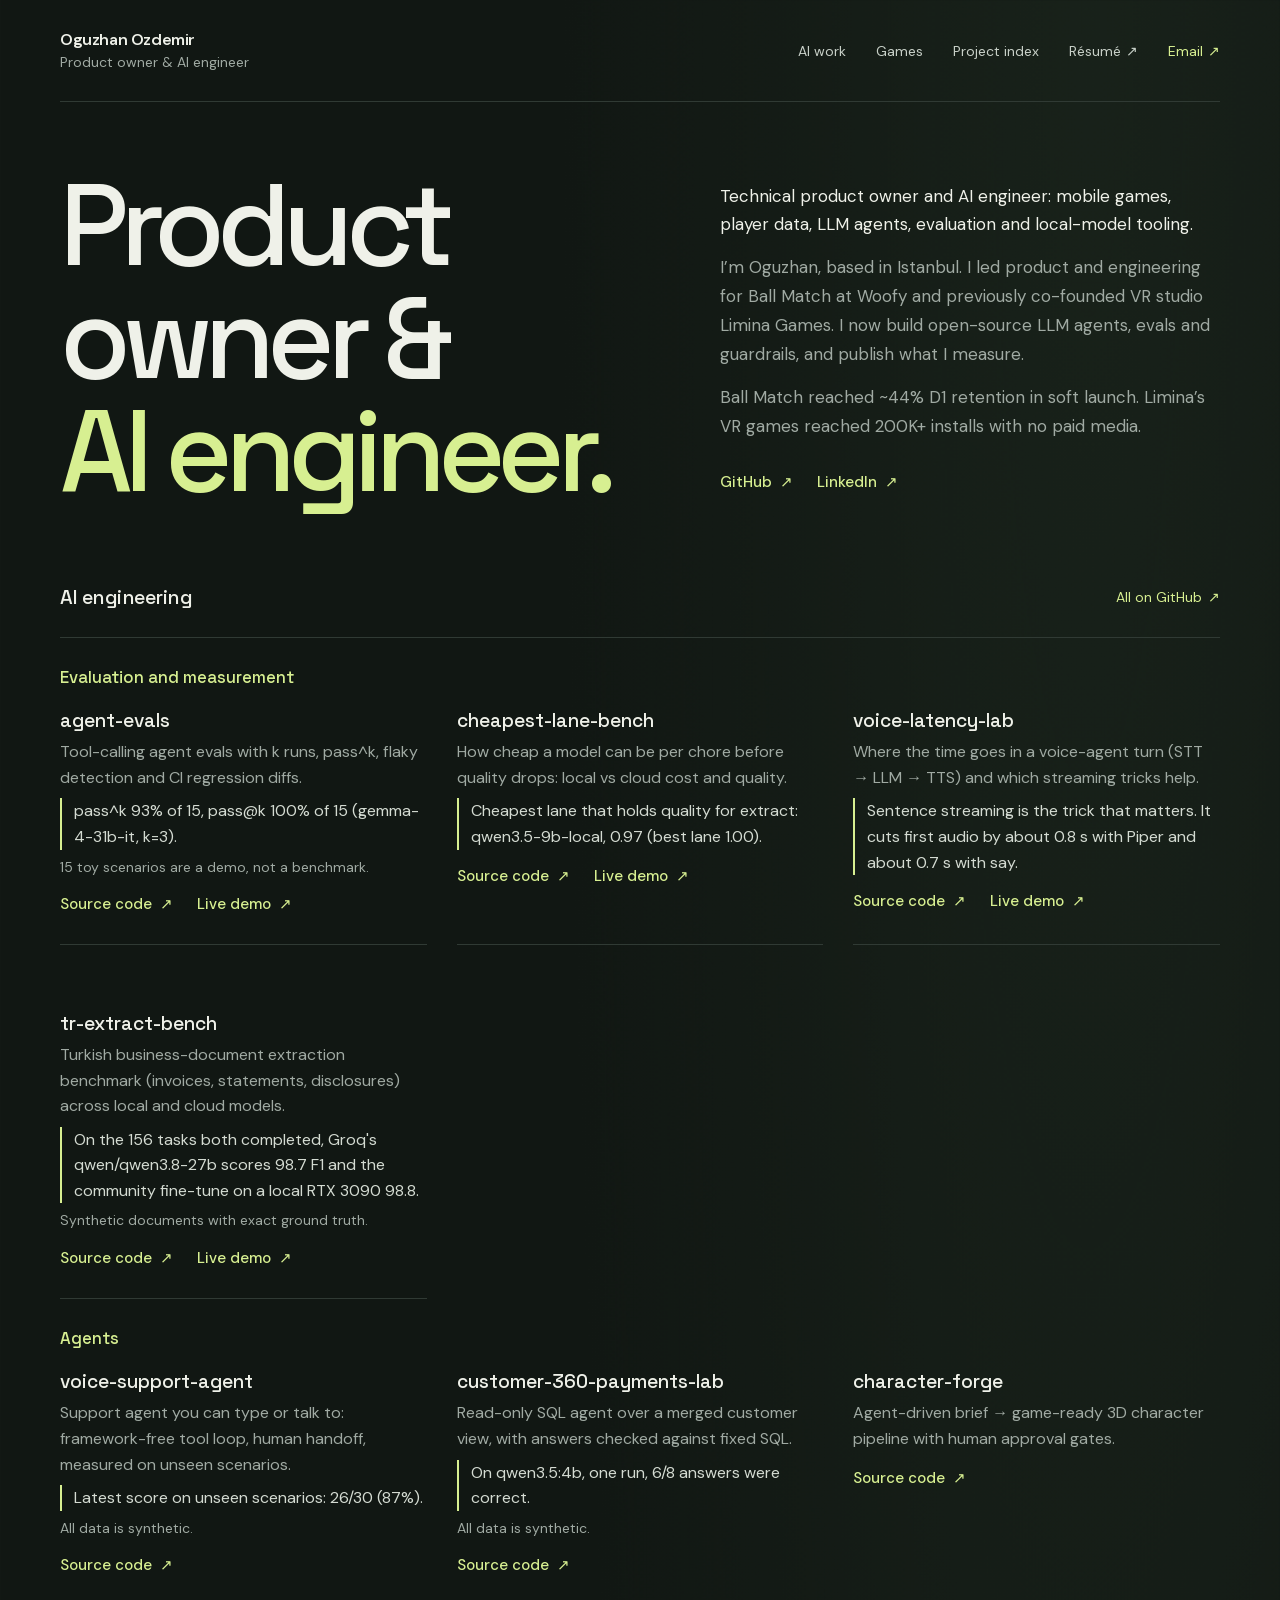
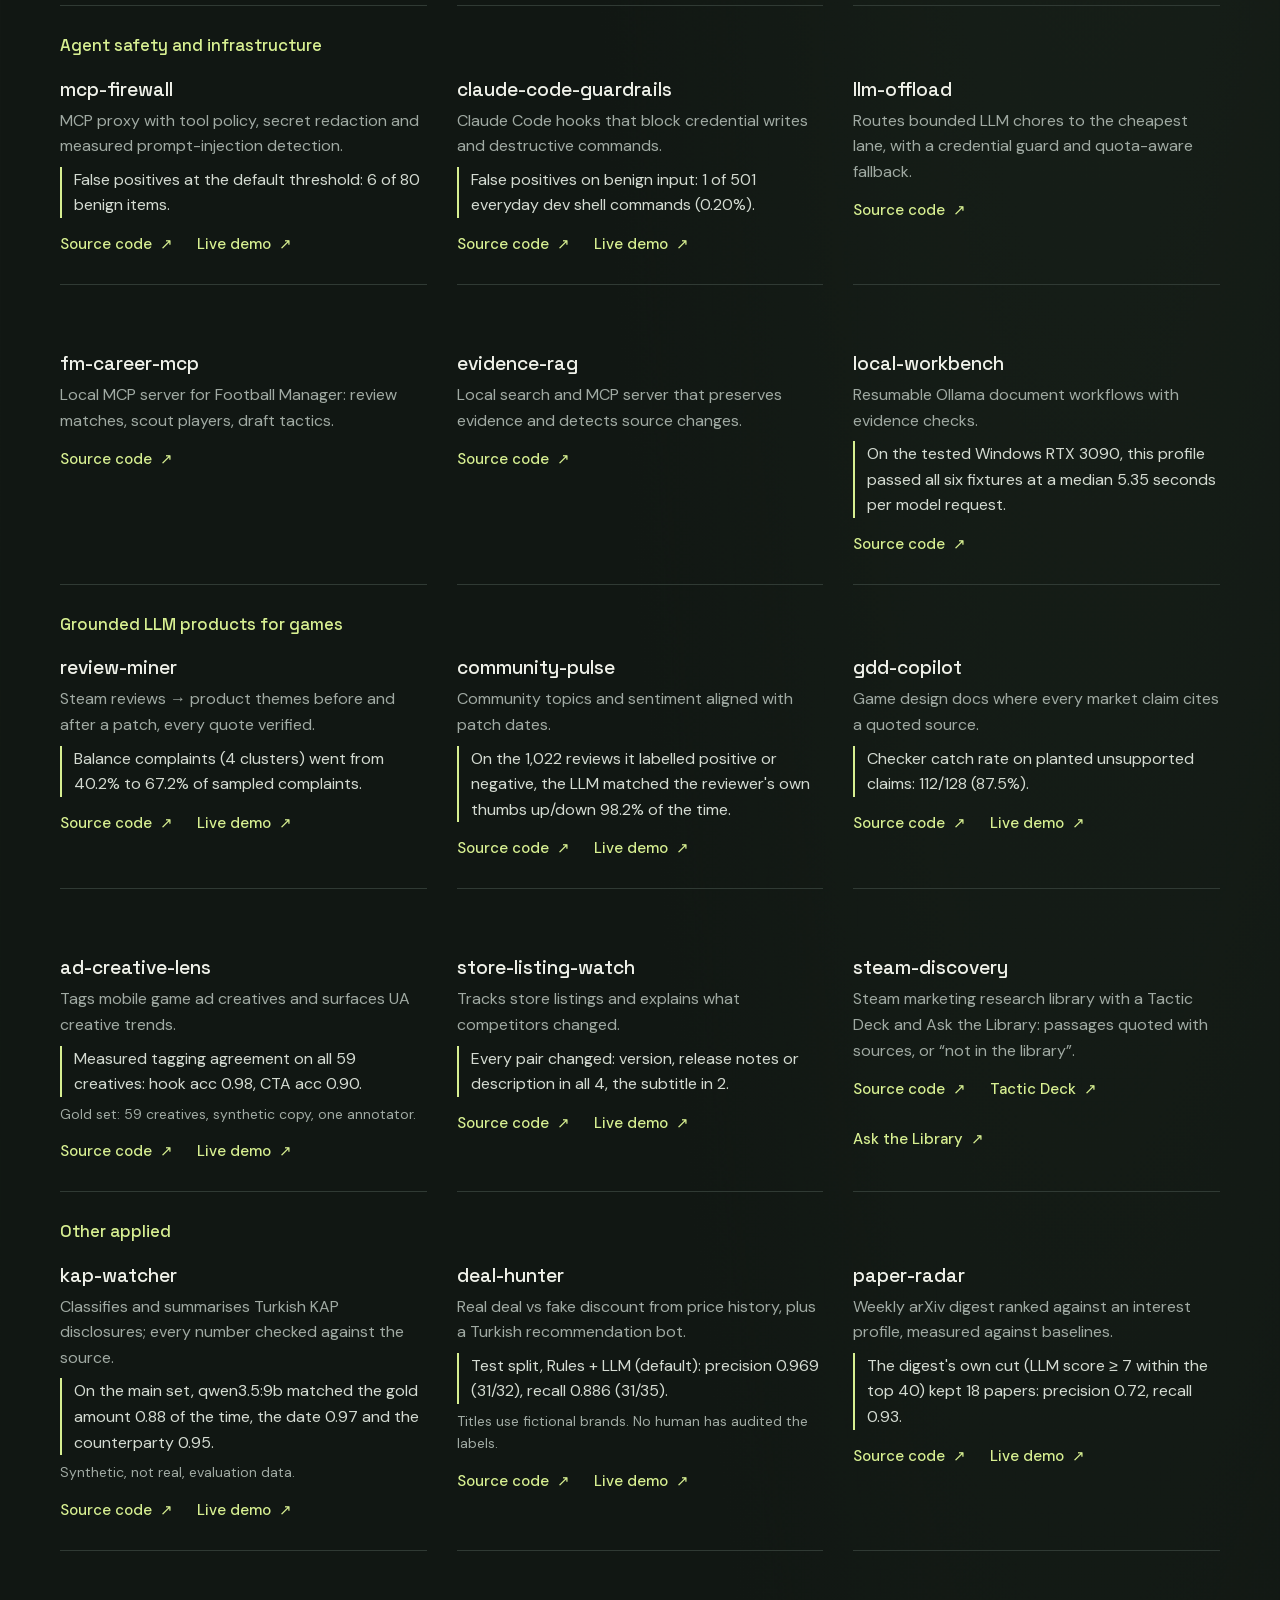
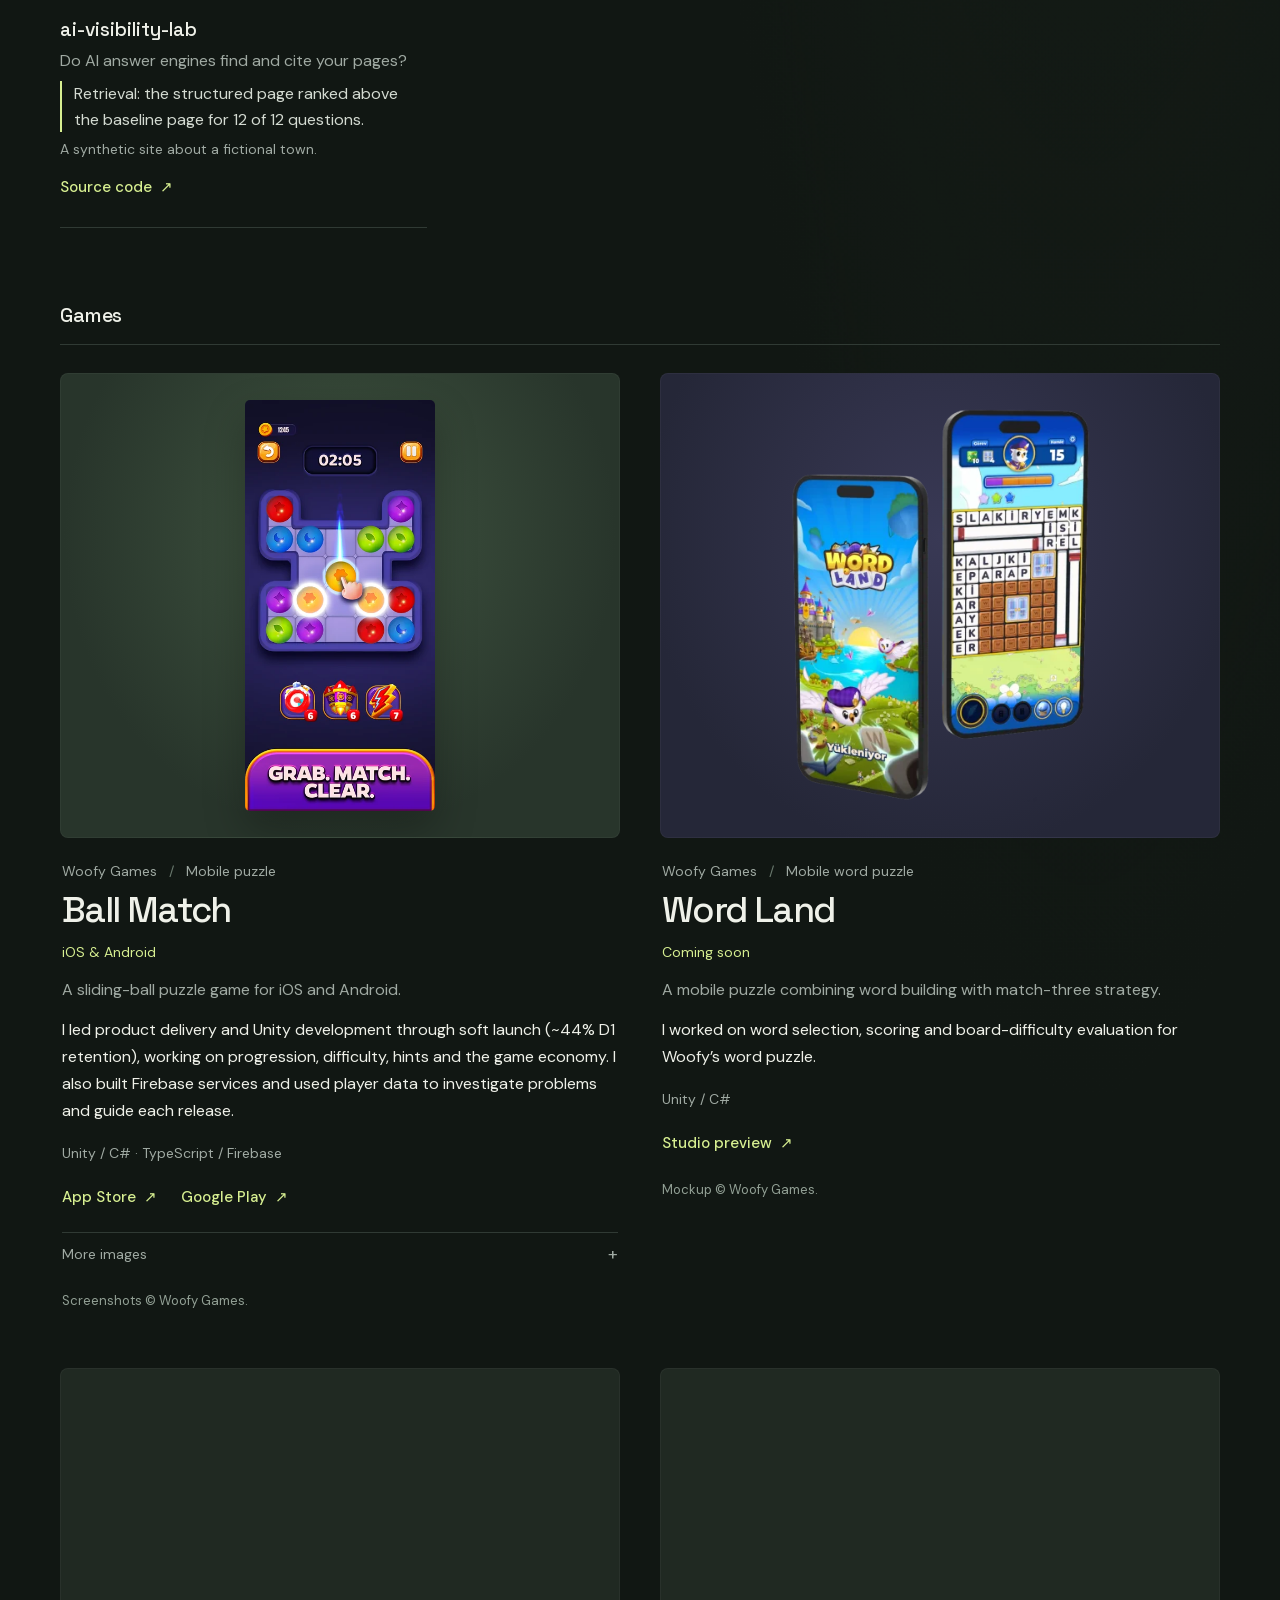
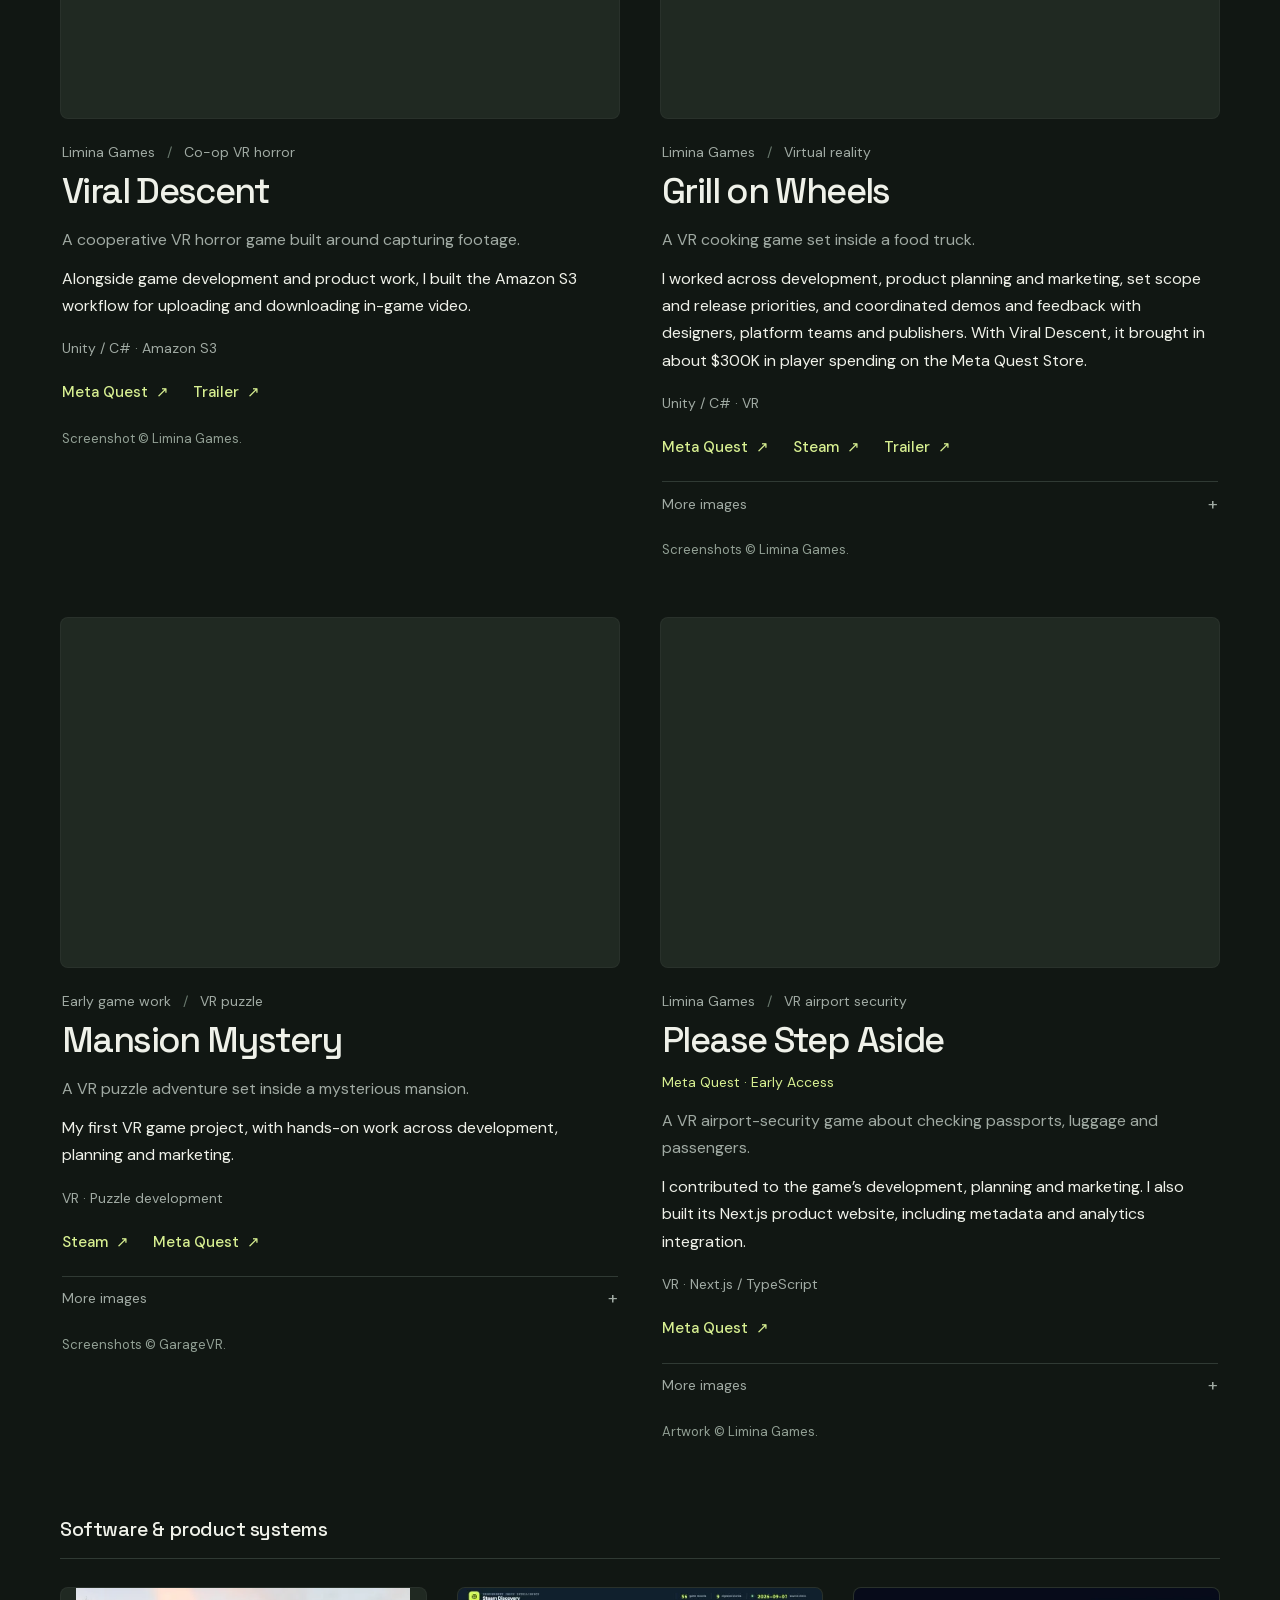
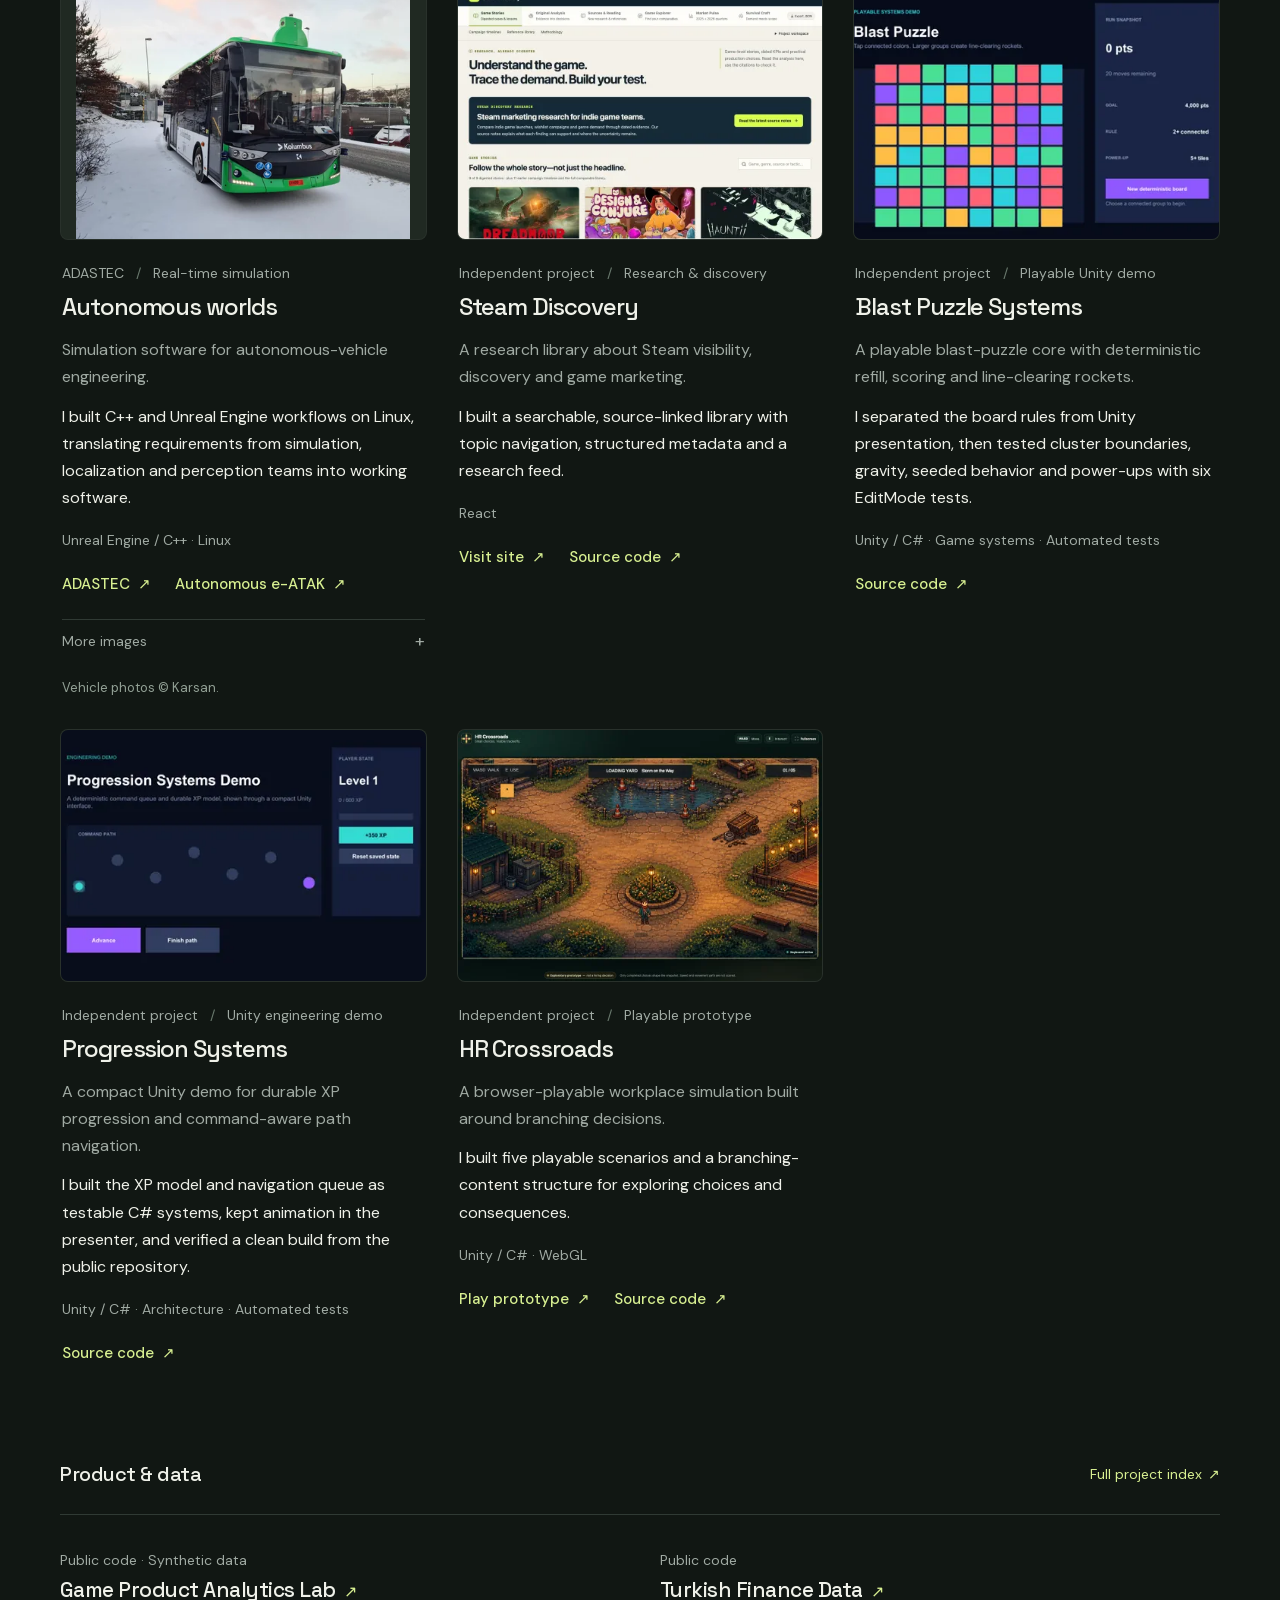
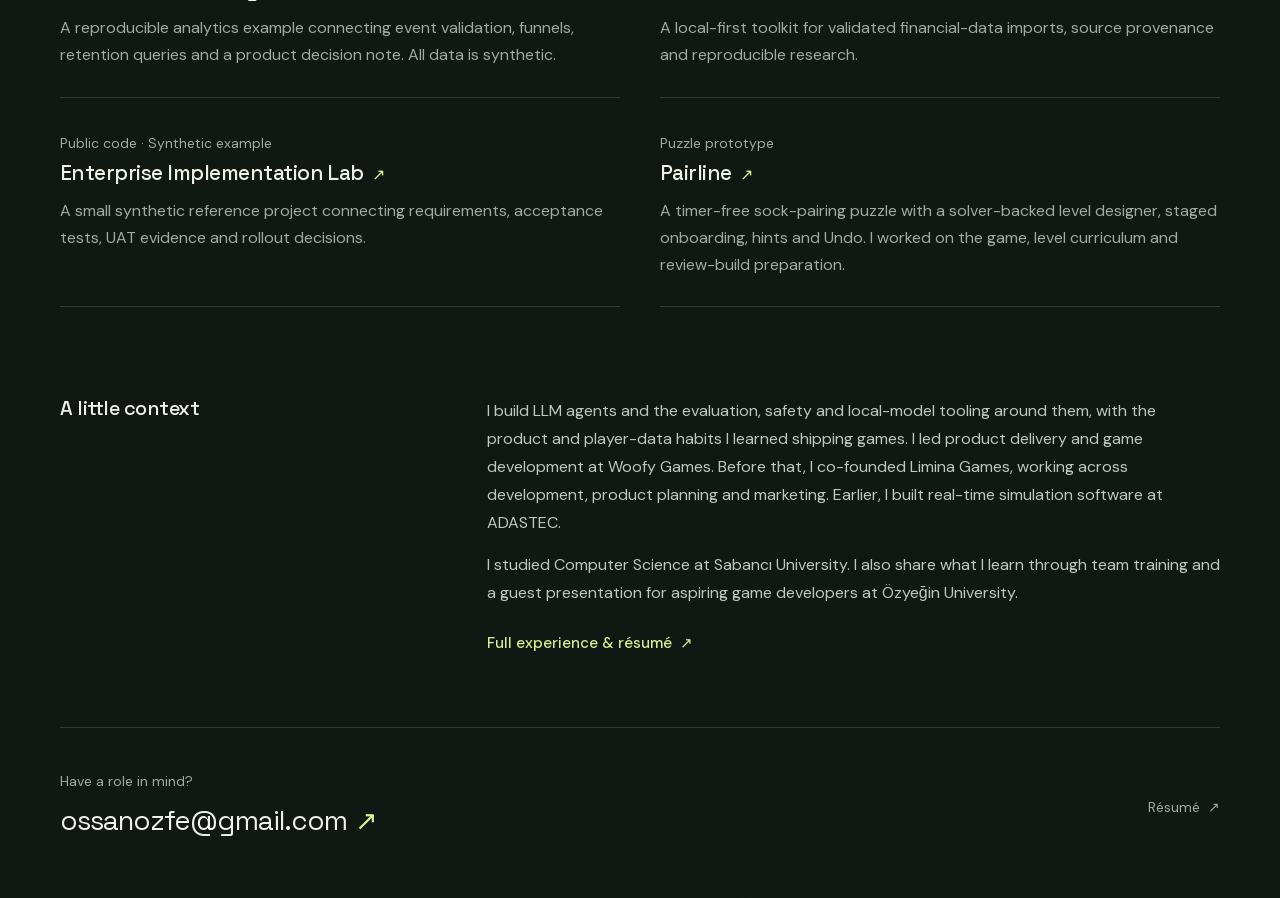
==== commit 4633d69d: "Publish portfolio from 4fcfa1645bb4906ec7d2f7ad0f24b68bb1af9b67" ====
--- a/index.html
+++ b/index.html
@@ -14,27 +14,27 @@
     <meta name="color-scheme" content="dark" />
     <meta
       name="description"
-      content="Oguzhan Ozdemir — product owner with an engineering background. Mobile and VR games, player data, real-time simulation, and independent projects."
+      content="Oguzhan Ozdemir — technical product owner and AI engineer: mobile games, player data, LLM agents, evaluation and local-model tooling."
     />
     <link rel="canonical" href="https://oguzhan-ozdemir.vercel.app/" />
     <link rel="icon" type="image/svg+xml" href="/favicon.svg" />
     <meta property="og:type" content="website" />
     <meta
       property="og:title"
-      content="Oguzhan Ozdemir — Product Owner, Mobile Games & Player Data"
+      content="Oguzhan Ozdemir — Technical Product Owner & AI Engineer"
     />
     <meta
       property="og:description"
-      content="Game developer & technical product lead. Selected work across Unity, mobile games, VR, simulation, and product engineering."
+      content="LLM agents, evaluation and local-model tooling with no-key demos, plus shipped mobile and VR games and player-data work."
     />
     <meta property="og:url" content="https://oguzhan-ozdemir.vercel.app/" />
     <meta name="twitter:card" content="summary" />
-    <title>Oguzhan Ozdemir — Product Owner, Mobile Games & Player Data</title>
+    <title>Oguzhan Ozdemir — Technical Product Owner & AI Engineer</title>
     
-    <link rel="stylesheet" crossorigin href="/assets/index-BYV90LvD.css">
-  <script type="application/ld+json">{"@context":"https://schema.org","@type":"ProfilePage","url":"https://oguzhan-ozdemir.vercel.app/","name":"Oguzhan Ozdemir — Product Owner, Mobile Games & Player Data","mainEntity":{"@type":"Person","@id":"https://oguzhan-ozdemir.vercel.app/#person","name":"Oguzhan Ozdemir","alternateName":"Oğuzhan Özdemir","url":"https://oguzhan-ozdemir.vercel.app/","jobTitle":"Product Owner","description":"Unity, mobile games, virtual reality, real-time simulation, and technical product development.","sameAs":["https://www.linkedin.com/in/oguzhanozfe/","https://github.com/oguzhanozfe"],"worksFor":{"@type":"Organization","name":"Woofy Games","url":"https://www.woofygames.com/"},"alumniOf":{"@type":"CollegeOrUniversity","name":"Sabancı University"},"knowsAbout":["Unity","C#","Virtual reality","Game development","Unreal Engine","Product development"]}}</script>
+    <link rel="stylesheet" crossorigin href="/assets/index-DN6L5lQP.css">
+  <script type="application/ld+json">{"@context":"https://schema.org","@type":"ProfilePage","url":"https://oguzhan-ozdemir.vercel.app/","name":"Oguzhan Ozdemir — Technical Product Owner & AI Engineer","mainEntity":{"@type":"Person","@id":"https://oguzhan-ozdemir.vercel.app/#person","name":"Oguzhan Ozdemir","alternateName":"Oğuzhan Özdemir","url":"https://oguzhan-ozdemir.vercel.app/","jobTitle":"Technical Product Owner & AI Engineer","description":"Technical product owner and AI engineer: mobile games, player data, LLM agents, evaluation and local-model tooling.","sameAs":["https://www.linkedin.com/in/oguzhanozfe/","https://github.com/oguzhanozfe"],"alumniOf":{"@type":"CollegeOrUniversity","name":"Sabancı University"},"knowsAbout":["LLM agents","LLM evaluation","Model Context Protocol","Local language models","Unity","C#","Virtual reality","Game development","Unreal Engine","Product development"]}}</script>
 </head>
   <body>
-    <div id="root"><a class="skip-link" href="#main">Skip to content</a><div class="page"><header class="site-header"><a class="identity" href="/">Oguzhan Ozdemir<span>Game developer</span></a><nav aria-label="Main navigation"><a href="/#work">Work</a><a href="/projects.html">Project index</a><a href="/resume.html">Résumé <span aria-hidden="true">↗</span></a><a href="mailto:ossanozfe@gmail.com">Email <span aria-hidden="true">↗</span></a></nav></header><main id="main"><section class="intro" aria-labelledby="hero-title"><h1 id="hero-title">Product owner for <span>games.</span></h1><div class="intro-copy"><p>I’m Oguzhan, a product owner with an engineering background, based in Istanbul. I led product and engineering for Ball Match at Woofy and previously co-founded VR studio Limina Games.</p><p>Ball Match reached ~44% D1 retention in soft launch. Limina’s VR games reached 200K+ installs with no paid media.</p><div class="intro-links"><a href="https://github.com/oguzhanozfe" target="_blank" rel="noreferrer">GitHub <span aria-hidden="true">↗</span></a><a href="https://www.linkedin.com/in/oguzhanozfe/" target="_blank" rel="noreferrer">LinkedIn <span aria-hidden="true">↗</span></a></div></div></section><section id="work" aria-labelledby="work-title"><div class="section-label"><h2 id="work-title">Games</h2></div><div class="games-grid"><article class="work-item" id="ball-match"><figure class="work-image portrait"><a href="/images/ball-match.webp" target="_blank" rel="noreferrer" aria-label="View Ball Match image full size"><img src="/images/responsive/ball-match-360.webp" srcSet="/images/responsive/ball-match-360.webp 360w, /images/responsive/ball-match-540.webp 540w, /images/responsive/ball-match-800.webp 800w" sizes="(min-width: 900px) 190px, (min-width: 680px) 180px, 190px" alt="Official Ball Match mobile store screenshot showing its sliding-ball puzzle board." width="1242" height="2688" loading="eager" fetchpriority="high" decoding="async"/></a></figure><div class="work-copy"><p class="project-context">Woofy Games<!-- --> <span aria-hidden="true">/</span> <!-- -->Mobile puzzle</p><h3>Ball Match</h3><p class="project-status">iOS &amp; Android</p><p class="project-description">A sliding-ball puzzle game for iOS and Android.</p><p>I led product delivery and Unity development through soft launch (~44% D1 retention), working on progression, difficulty, hints and the game economy. I also built Firebase services and used player data to investigate problems and guide each release.</p><p class="technology">Unity / C# · TypeScript / Firebase</p><div class="project-links"><a href="https://apps.apple.com/app/id6760407545" target="_blank" rel="noreferrer">App Store<!-- --> <span aria-hidden="true">↗</span></a><a href="https://play.google.com/store/apps/details?id=com.woofygames.ballmatch" target="_blank" rel="noreferrer">Google Play<!-- --> <span aria-hidden="true">↗</span></a></div><details class="screenshots"><summary>More images <span aria-hidden="true">+</span></summary><div class="screenshot-strip portrait-strip"><a href="/images/ball-match-2.webp" target="_blank" rel="noreferrer"><img src="/images/ball-match-2.webp" alt="Ball Match, image 2" loading="lazy" decoding="async"/></a><a href="/images/ball-match-3.webp" target="_blank" rel="noreferrer"><img src="/images/ball-match-3.webp" alt="Ball Match, image 3" loading="lazy" decoding="async"/></a><a href="/images/ball-match-4.webp" target="_blank" rel="noreferrer"><img src="/images/ball-match-4.webp" alt="Ball Match, image 4" loading="lazy" decoding="async"/></a><a href="/images/ball-match-5.webp" target="_blank" rel="noreferrer"><img src="/images/ball-match-5.webp" alt="Ball Match, image 5" loading="lazy" decoding="async"/></a><a href="/images/ball-match-6.webp" target="_blank" rel="noreferrer"><img src="/images/ball-match-6.webp" alt="Ball Match, image 6" loading="lazy" decoding="async"/></a></div></details><p class="image-credit">Screenshots © Woofy Games.</p></div></article><article class="work-item" id="word-land"><figure class="work-image mockup"><a href="/images/word-land.webp" target="_blank" rel="noreferrer" aria-label="View Word Land image full size"><img src="/images/responsive/word-land-360.webp" srcSet="/images/responsive/word-land-360.webp 360w, /images/responsive/word-land-540.webp 540w, /images/responsive/word-land-665.webp 665w" sizes="(min-width: 900px) 300px, (min-width: 680px) min(280px, calc(50vw - 80px)), min(300px, calc(100vw - 90px))" alt="Official Word Land artwork showing its title screen and a letter-grid puzzle in two phones." width="665" height="874" loading="lazy" fetchpriority="auto" decoding="async"/></a></figure><div class="work-copy"><p class="project-context">Woofy Games<!-- --> <span aria-hidden="true">/</span> <!-- -->Mobile word puzzle</p><h3>Word Land</h3><p class="project-status">Coming soon</p><p class="project-description">A mobile puzzle combining word building with match-three strategy.</p><p>I worked on word selection, scoring and board-difficulty evaluation for Woofy’s word puzzle.</p><p class="technology">Unity / C#</p><div class="project-links"><a href="https://www.woofygames.com/" target="_blank" rel="noreferrer">Studio preview<!-- --> <span aria-hidden="true">↗</span></a></div><p class="image-credit">Mockup © Woofy Games.</p></div></article><article class="work-item" id="viral-descent"><figure class="work-image landscape"><a href="/images/viral-descent.webp" target="_blank" rel="noreferrer" aria-label="View Viral Descent image full size"><img src="/images/responsive/viral-descent-480.webp" srcSet="/images/responsive/viral-descent-480.webp 480w, /images/responsive/viral-descent-800.webp 800w, /images/responsive/viral-descent-1200.webp 1200w" sizes="(min-width: 1256px) 560px, (min-width: 900px) calc(50vw - 68px), (min-width: 680px) calc(50vw - 47px), calc(100vw - 40px)" alt="Viral Descent VR gameplay with cooperative players and a handheld video camera." width="1600" height="900" loading="lazy" fetchpriority="auto" decoding="async"/></a></figure><div class="work-copy"><p class="project-context">Limina Games<!-- --> <span aria-hidden="true">/</span> <!-- -->Co-op VR horror</p><h3>Viral Descent</h3><p class="project-description">A cooperative VR horror game built around capturing footage.</p><p>Alongside game development and product work, I built the Amazon S3 workflow for uploading and downloading in-game video.</p><p class="technology">Unity / C# · Amazon S3</p><div class="project-links"><a href="https://www.meta.com/experiences/viral-descent-together/8872975976070976/" target="_blank" rel="noreferrer">Meta Quest<!-- --> <span aria-hidden="true">↗</span></a><a href="https://www.youtube.com/watch?v=ykDt3blQwD8" target="_blank" rel="noreferrer">Trailer<!-- --> <span aria-hidden="true">↗</span></a></div><p class="image-credit">Screenshot © Limina Games.</p></div></article><article class="work-item" id="grill-on-wheels"><figure class="work-image landscape"><a href="/images/grill.webp" target="_blank" rel="noreferrer" aria-label="View Grill on Wheels image full size"><img src="/images/responsive/grill-480.webp" srcSet="/images/responsive/grill-480.webp 480w, /images/responsive/grill-800.webp 800w, /images/responsive/grill-1200.webp 1200w" sizes="(min-width: 1256px) 560px, (min-width: 900px) calc(50vw - 68px), (min-width: 680px) calc(50vw - 47px), calc(100vw - 40px)" alt="Grill on Wheels VR gameplay, looking out of a colorful food truck toward waiting customers." width="1600" height="900" loading="lazy" fetchpriority="auto" decoding="async"/></a></figure><div class="work-copy"><p class="project-context">Limina Games<!-- --> <span aria-hidden="true">/</span> <!-- -->Virtual reality</p><h3>Grill on Wheels</h3><p class="project-description">A VR cooking game set inside a food truck.</p><p>I worked across development, product planning and marketing, set scope and release priorities, and coordinated demos and feedback with designers, platform teams and publishers. With Viral Descent, it brought in about $300K in player spending on the Meta Quest Store.</p><p class="technology">Unity / C# · VR</p><div class="project-links"><a href="https://www.meta.com/experiences/7056585347694088/" target="_blank" rel="noreferrer">Meta Quest<!-- --> <span aria-hidden="true">↗</span></a><a href="https://store.steampowered.com/app/2628680/Grill_on_Wheels/" target="_blank" rel="noreferrer">Steam<!-- --> <span aria-hidden="true">↗</span></a><a href="https://www.youtube.com/watch?v=oU0aZLuPpc4" target="_blank" rel="noreferrer">Trailer<!-- --> <span aria-hidden="true">↗</span></a></div><details class="screenshots"><summary>More images <span aria-hidden="true">+</span></summary><div class="screenshot-strip "><a href="/images/grill-2.webp" target="_blank" rel="noreferrer"><img src="/images/grill-2.webp" alt="Grill on Wheels, image 2" loading="lazy" decoding="async"/></a></div></details><p class="image-credit">Screenshots © Limina Games.</p></div></article><article class="work-item" id="mansion-mystery"><figure class="work-image landscape"><a href="/images/mansion.webp" target="_blank" rel="noreferrer" aria-label="View Mansion Mystery image full size"><img src="/images/responsive/mansion-480.webp" srcSet="/images/responsive/mansion-480.webp 480w, /images/responsive/mansion-800.webp 800w, /images/responsive/mansion-1200.webp 1200w" sizes="(min-width: 1256px) 560px, (min-width: 900px) calc(50vw - 68px), (min-width: 680px) calc(50vw - 47px), calc(100vw - 40px)" alt="Mansion Mystery VR gameplay: a laboratory filled with hands-on puzzle equipment." width="1600" height="900" loading="lazy" fetchpriority="auto" decoding="async"/></a></figure><div class="work-copy"><p class="project-context">Early game work<!-- --> <span aria-hidden="true">/</span> <!-- -->VR puzzle</p><h3>Mansion Mystery</h3><p class="project-description">A VR puzzle adventure set inside a mysterious mansion.</p><p>My first VR game project, with hands-on work across development, planning and marketing.</p><p class="technology">VR · Puzzle development</p><div class="project-links"><a href="https://store.steampowered.com/app/2424630/Mansion_Mystery/" target="_blank" rel="noreferrer">Steam<!-- --> <span aria-hidden="true">↗</span></a><a href="https://www.meta.com/experiences/5691978394241239/" target="_blank" rel="noreferrer">Meta Quest<!-- --> <span aria-hidden="true">↗</span></a></div><details class="screenshots"><summary>More images <span aria-hidden="true">+</span></summary><div class="screenshot-strip "><a href="/images/mansion-2.webp" target="_blank" rel="noreferrer"><img src="/images/mansion-2.webp" alt="Mansion Mystery, image 2" loading="lazy" decoding="async"/></a></div></details><p class="image-credit">Screenshots © GarageVR.</p></div></article><article class="work-item" id="please-step-aside"><figure class="work-image poster"><a href="/images/please-step-aside.webp" target="_blank" rel="noreferrer" aria-label="View Please Step Aside image full size"><img src="/images/responsive/please-step-aside-480.webp" srcSet="/images/responsive/please-step-aside-480.webp 480w, /images/responsive/please-step-aside-800.webp 800w, /images/responsive/please-step-aside-1200.webp 1200w" sizes="(min-width: 1256px) 560px, (min-width: 900px) calc(50vw - 68px), (min-width: 680px) calc(50vw - 47px), calc(100vw - 40px)" alt="Official Please Step Aside poster with a passenger, passport and a VR hand holding a reject stamp." width="2560" height="1440" loading="lazy" fetchpriority="auto" decoding="async"/></a></figure><div class="work-copy"><p class="project-context">Limina Games<!-- --> <span aria-hidden="true">/</span> <!-- -->VR airport security</p><h3>Please Step Aside</h3><p class="project-status">Meta Quest · Early Access</p><p class="project-description">A VR airport-security game about checking passports, luggage and passengers.</p><p>I contributed to the game’s development, planning and marketing. I also built its Next.js product website, including metadata and analytics integration.</p><p class="technology">VR · Next.js / TypeScript</p><div class="project-links"><a href="https://www.meta.com/experiences/please-step-aside/9171457622956378/" target="_blank" rel="noreferrer">Meta Quest<!-- --> <span aria-hidden="true">↗</span></a></div><details class="screenshots"><summary>More images <span aria-hidden="true">+</span></summary><div class="screenshot-strip "><a href="/images/please-step-aside-gameplay.webp" target="_blank" rel="noreferrer"><img src="/images/please-step-aside-gameplay.webp" alt="Please Step Aside VR gameplay showing a passport, an open suitcase and the airport X-ray scanner." loading="lazy" decoding="async"/></a></div></details><p class="image-credit">Artwork © Limina Games.</p></div></article></div></section><section id="software" class="software" aria-labelledby="software-title"><div class="section-label"><h2 id="software-title">Software &amp; product systems</h2></div><div class="software-grid"><article class="work-item" id="simulation"><figure class="work-image poster"><a href="/images/adastec-e-atak.webp" target="_blank" rel="noreferrer" aria-label="View Autonomous worlds image full size"><img src="/images/responsive/adastec-e-atak-480.webp" srcSet="/images/responsive/adastec-e-atak-480.webp 480w, /images/responsive/adastec-e-atak-800.webp 800w, /images/responsive/adastec-e-atak-1200.webp 1200w" sizes="(min-width: 1256px) 367px, (min-width: 900px) calc(33.33vw - 52px), (min-width: 680px) calc(100vw - 64px), calc(100vw - 40px)" alt="Karsan Autonomous e-ATAK in green Kolumbus livery on a snowy street in Norway." width="1200" height="900" loading="lazy" fetchpriority="auto" decoding="async"/></a></figure><div class="work-copy"><p class="project-context">ADASTEC<!-- --> <span aria-hidden="true">/</span> <!-- -->Real-time simulation</p><h3>Autonomous worlds</h3><p class="project-description">Simulation software for autonomous-vehicle engineering.</p><p>I built C++ and Unreal Engine workflows on Linux, translating requirements from simulation, localization and perception teams into working software.</p><p class="technology">Unreal Engine / C++ · Linux</p><div class="project-links"><a href="https://www.adastec.com/" target="_blank" rel="noreferrer">ADASTEC<!-- --> <span aria-hidden="true">↗</span></a><a href="https://www.karsan.com/en/autonomous-bus/autonomous-e-atak/autonomous-e-atak-autonomous-technology" target="_blank" rel="noreferrer">Autonomous e-ATAK<!-- --> <span aria-hidden="true">↗</span></a></div><details class="screenshots"><summary>More images <span aria-hidden="true">+</span></summary><div class="screenshot-strip "><a href="/images/adastec-e-atak-render.webp" target="_blank" rel="noreferrer"><img src="/images/adastec-e-atak-render.webp" alt="Official Karsan product render of the Autonomous e-ATAK, viewed from the front and side on a white background." loading="lazy" decoding="async"/></a></div></details><p class="image-credit">Vehicle photos © Karsan.</p></div></article><article class="work-item" id="steam-discovery"><figure class="work-image landscape"><a href="/images/steam-discovery.webp" target="_blank" rel="noreferrer" aria-label="View Steam Discovery image full size"><img src="/images/responsive/steam-discovery-480.webp" srcSet="/images/responsive/steam-discovery-480.webp 480w, /images/responsive/steam-discovery-800.webp 800w, /images/responsive/steam-discovery-1200.webp 1200w" sizes="(min-width: 1256px) 367px, (min-width: 900px) calc(33.33vw - 52px), (min-width: 680px) calc(100vw - 64px), calc(100vw - 40px)" alt="The Steam Discovery website with its Steam visibility research library and article categories." width="1600" height="900" loading="lazy" fetchpriority="auto" decoding="async"/></a></figure><div class="work-copy"><p class="project-context">Independent project<!-- --> <span aria-hidden="true">/</span> <!-- -->Research &amp; discovery</p><h3>Steam Discovery</h3><p class="project-description">A research library about Steam visibility, discovery and game marketing.</p><p>I built a searchable, source-linked library with topic navigation, structured metadata and a research feed.</p><p class="technology">React</p><div class="project-links"><a href="https://steam-discovery.vercel.app/" target="_blank" rel="noreferrer">Visit site<!-- --> <span aria-hidden="true">↗</span></a><a href="https://github.com/oguzhanozfe/steam-discovery" target="_blank" rel="noreferrer">Source code<!-- --> <span aria-hidden="true">↗</span></a></div></div></article><article class="work-item" id="blast-puzzle-demo"><figure class="work-image landscape"><a href="/images/blast-puzzle-demo.webp" target="_blank" rel="noreferrer" aria-label="View Blast Puzzle Systems image full size"><img src="/images/responsive/blast-puzzle-demo-480.webp" srcSet="/images/responsive/blast-puzzle-demo-480.webp 480w, /images/responsive/blast-puzzle-demo-800.webp 800w, /images/responsive/blast-puzzle-demo-1200.webp 1200w" sizes="(min-width: 1256px) 367px, (min-width: 900px) calc(33.33vw - 52px), (min-width: 680px) calc(100vw - 64px), calc(100vw - 40px)" alt="Blast Puzzle Systems demo showing an eight by eight color board and run statistics." width="1180" height="720" loading="lazy" fetchpriority="auto" decoding="async"/></a></figure><div class="work-copy"><p class="project-context">Independent project<!-- --> <span aria-hidden="true">/</span> <!-- -->Playable Unity demo</p><h3>Blast Puzzle Systems</h3><p class="project-description">A playable blast-puzzle core with deterministic refill, scoring and line-clearing rockets.</p><p>I separated the board rules from Unity presentation, then tested cluster boundaries, gravity, seeded behavior and power-ups with six EditMode tests.</p><p class="technology">Unity / C# · Game systems · Automated tests</p><div class="project-links"><a href="https://github.com/oguzhanozfe/unity-blast-puzzle-demo" target="_blank" rel="noreferrer">Source code<!-- --> <span aria-hidden="true">↗</span></a></div></div></article><article class="work-item" id="progression-systems-demo"><figure class="work-image landscape"><a href="/images/progression-systems-demo.webp" target="_blank" rel="noreferrer" aria-label="View Progression Systems image full size"><img src="/images/responsive/progression-systems-demo-480.webp" srcSet="/images/responsive/progression-systems-demo-480.webp 480w, /images/responsive/progression-systems-demo-800.webp 800w, /images/responsive/progression-systems-demo-1200.webp 1200w" sizes="(min-width: 1256px) 367px, (min-width: 900px) calc(33.33vw - 52px), (min-width: 680px) calc(100vw - 64px), calc(100vw - 40px)" alt="Progression Systems demo showing a command path and saved player XP state." width="1180" height="720" loading="lazy" fetchpriority="auto" decoding="async"/></a></figure><div class="work-copy"><p class="project-context">Independent project<!-- --> <span aria-hidden="true">/</span> <!-- -->Unity engineering demo</p><h3>Progression Systems</h3><p class="project-description">A compact Unity demo for durable XP progression and command-aware path navigation.</p><p>I built the XP model and navigation queue as testable C# systems, kept animation in the presenter, and verified a clean build from the public repository.</p><p class="technology">Unity / C# · Architecture · Automated tests</p><div class="project-links"><a href="https://github.com/oguzhanozfe/unity-progression-systems-demo" target="_blank" rel="noreferrer">Source code<!-- --> <span aria-hidden="true">↗</span></a></div></div></article><article class="work-item" id="hr-crossroads"><figure class="work-image landscape"><a href="/images/hr-crossroads.webp" target="_blank" rel="noreferrer" aria-label="View HR Crossroads image full size"><img src="/images/responsive/hr-crossroads-480.webp" srcSet="/images/responsive/hr-crossroads-480.webp 480w, /images/responsive/hr-crossroads-800.webp 800w, /images/responsive/hr-crossroads-1200.webp 1200w" sizes="(min-width: 1256px) 367px, (min-width: 900px) calc(33.33vw - 52px), (min-width: 680px) calc(100vw - 64px), calc(100vw - 40px)" alt="HR Crossroads workplace simulation prototype running in a web browser." width="1600" height="900" loading="lazy" fetchpriority="auto" decoding="async"/></a></figure><div class="work-copy"><p class="project-context">Independent project<!-- --> <span aria-hidden="true">/</span> <!-- -->Playable prototype</p><h3>HR Crossroads</h3><p class="project-description">A browser-playable workplace simulation built around branching decisions.</p><p>I built five playable scenarios and a branching-content structure for exploring choices and consequences.</p><p class="technology">Unity / C# · WebGL</p><div class="project-links"><a href="https://hr-crossroads-demo.vercel.app/" target="_blank" rel="noreferrer">Play prototype<!-- --> <span aria-hidden="true">↗</span></a><a href="https://github.com/oguzhanozfe/hr-crossroads-unity" target="_blank" rel="noreferrer">Source code<!-- --> <span aria-hidden="true">↗</span></a></div></div></article></div></section><section class="more-projects" aria-labelledby="more-projects-title"><div class="section-label"><h2 id="more-projects-title">Product &amp; data</h2><a href="/projects.html">Full project index <span aria-hidden="true">↗</span></a></div><div class="more-project-grid"><article><p class="index-status">Public code · Synthetic data</p><h3><a href="/projects.html#analytics-lab">Game Product Analytics Lab<!-- --> <span aria-hidden="true">↗</span></a></h3><p>A reproducible analytics example connecting event validation, funnels, retention queries and a product decision note. All data is synthetic.</p></article><article><p class="index-status">Public code</p><h3><a href="/projects.html#finance-toolkit">Turkish Finance Data<!-- --> <span aria-hidden="true">↗</span></a></h3><p>A local-first toolkit for validated financial-data imports, source provenance and reproducible research.</p></article><article><p class="index-status">Public code · Synthetic example</p><h3><a href="/projects.html#implementation-lab">Enterprise Implementation Lab<!-- --> <span aria-hidden="true">↗</span></a></h3><p>A small synthetic reference project connecting requirements, acceptance tests, UAT evidence and rollout decisions.</p></article><article><p class="index-status">Puzzle prototype</p><h3><a href="/projects.html#pairline">Pairline<!-- --> <span aria-hidden="true">↗</span></a></h3><p>A timer-free sock-pairing puzzle with a solver-backed level designer, staged onboarding, hints and Undo. I worked on the game, level curriculum and review-build preparation.</p></article></div></section><section id="about" class="about" aria-labelledby="about-title"><h2 id="about-title">A little context</h2><div><p>I led product delivery and game development at Woofy Games. Before that, I co-founded Limina Games, working across development, product planning and marketing. Earlier, I built real-time simulation software at ADASTEC.</p><p>I studied Computer Science at Sabancı University. I also share what I learn through team training and a guest presentation for aspiring game developers at Özyeğin University.</p><a href="/resume.html">Full experience &amp; résumé <span aria-hidden="true">↗</span></a></div></section></main><footer><div><p>Have a role in mind?</p><a class="email" href="mailto:ossanozfe@gmail.com">ossanozfe@gmail.com <span aria-hidden="true">↗</span></a></div><a href="/resume.html">Résumé <span aria-hidden="true">↗</span></a></footer></div></div>
+    <div id="root"><a class="skip-link" href="#main">Skip to content</a><div class="page"><header class="site-header"><a class="identity" href="/">Oguzhan Ozdemir<span>Product owner &amp; AI engineer</span></a><nav aria-label="Main navigation"><a href="/#ai">AI work</a><a href="/#work">Games</a><a href="/projects.html">Project index</a><a href="/resume.html">Résumé <span aria-hidden="true">↗</span></a><a href="mailto:ossanozfe@gmail.com">Email <span aria-hidden="true">↗</span></a></nav></header><main id="main"><section class="intro" aria-labelledby="hero-title"><h1 id="hero-title">Product owner &amp; <span>AI engineer.</span></h1><div class="intro-copy"><p>Technical product owner and AI engineer: mobile games, player data, LLM agents, evaluation and local-model tooling.</p><p>I’m Oguzhan, based in Istanbul. I led product and engineering for Ball Match at Woofy and previously co-founded VR studio Limina Games. I now build open-source LLM agents, evals and guardrails, and publish what I measure.</p><p>Ball Match reached ~44% D1 retention in soft launch. Limina’s VR games reached 200K+ installs with no paid media.</p><div class="intro-links"><a href="https://github.com/oguzhanozfe" target="_blank" rel="noreferrer">GitHub <span aria-hidden="true">↗</span></a><a href="https://www.linkedin.com/in/oguzhanozfe/" target="_blank" rel="noreferrer">LinkedIn <span aria-hidden="true">↗</span></a></div></div></section><section id="ai" class="ai" aria-labelledby="ai-title"><div class="section-label"><h2 id="ai-title">AI engineering</h2><a href="https://github.com/oguzhanozfe" target="_blank" rel="noreferrer">All on GitHub <span aria-hidden="true">↗</span></a></div><div class="ai-group"><h3>Evaluation and measurement</h3><div class="ai-grid"><article id="ai-agent-evals"><h4>agent-evals</h4><p>Tool-calling agent evals with k runs, pass^k, flaky detection and CI regression diffs.</p><p class="ai-result">pass^k 93% of 15, pass@k 100% of 15 (gemma-4-31b-it, k=3).</p><p class="ai-note">15 toy scenarios are a demo, not a benchmark.</p><div class="project-links"><a href="https://github.com/oguzhanozfe/agent-evals" target="_blank" rel="noreferrer">Source code<!-- --> <span aria-hidden="true">↗</span></a><a href="https://oguzhanozfe.github.io/agent-evals/" target="_blank" rel="noreferrer">Live demo<!-- --> <span aria-hidden="true">↗</span></a></div></article><article id="ai-cheapest-lane-bench"><h4>cheapest-lane-bench</h4><p>How cheap a model can be per chore before quality drops: local vs cloud cost and quality.</p><p class="ai-result">Cheapest lane that holds quality for extract: qwen3.5-9b-local, 0.97 (best lane 1.00).</p><div class="project-links"><a href="https://github.com/oguzhanozfe/cheapest-lane-bench" target="_blank" rel="noreferrer">Source code<!-- --> <span aria-hidden="true">↗</span></a><a href="https://oguzhanozfe.github.io/cheapest-lane-bench/" target="_blank" rel="noreferrer">Live demo<!-- --> <span aria-hidden="true">↗</span></a></div></article><article id="ai-voice-latency-lab"><h4>voice-latency-lab</h4><p>Where the time goes in a voice-agent turn (STT → LLM → TTS) and which streaming tricks help.</p><p class="ai-result">Sentence streaming is the trick that matters. It cuts first audio by about 0.8 s with Piper and about 0.7 s with say.</p><div class="project-links"><a href="https://github.com/oguzhanozfe/voice-latency-lab" target="_blank" rel="noreferrer">Source code<!-- --> <span aria-hidden="true">↗</span></a><a href="https://oguzhanozfe.github.io/voice-latency-lab/" target="_blank" rel="noreferrer">Live demo<!-- --> <span aria-hidden="true">↗</span></a></div></article><article id="ai-tr-extract-bench"><h4>tr-extract-bench</h4><p>Turkish business-document extraction benchmark (invoices, statements, disclosures) across local and cloud models.</p><p class="ai-result">On the 156 tasks both completed, Groq&#x27;s qwen/qwen3.8-27b scores 98.7 F1 and the community fine-tune on a local RTX 3090 98.8.</p><p class="ai-note">Synthetic documents with exact ground truth.</p><div class="project-links"><a href="https://github.com/oguzhanozfe/tr-extract-bench" target="_blank" rel="noreferrer">Source code<!-- --> <span aria-hidden="true">↗</span></a><a href="https://oguzhanozfe.github.io/tr-extract-bench/" target="_blank" rel="noreferrer">Live demo<!-- --> <span aria-hidden="true">↗</span></a></div></article></div></div><div class="ai-group"><h3>Agents</h3><div class="ai-grid"><article id="ai-voice-support-agent"><h4>voice-support-agent</h4><p>Support agent you can type or talk to: framework-free tool loop, human handoff, measured on unseen scenarios.</p><p class="ai-result">Latest score on unseen scenarios: 26/30 (87%).</p><p class="ai-note">All data is synthetic.</p><div class="project-links"><a href="https://github.com/oguzhanozfe/voice-support-agent" target="_blank" rel="noreferrer">Source code<!-- --> <span aria-hidden="true">↗</span></a></div></article><article id="ai-customer-360-payments-lab"><h4>customer-360-payments-lab</h4><p>Read-only SQL agent over a merged customer view, with answers checked against fixed SQL.</p><p class="ai-result">On qwen3.5:4b, one run, 6/8 answers were correct.</p><p class="ai-note">All data is synthetic.</p><div class="project-links"><a href="https://github.com/oguzhanozfe/customer-360-payments-lab" target="_blank" rel="noreferrer">Source code<!-- --> <span aria-hidden="true">↗</span></a></div></article><article id="ai-character-forge"><h4>character-forge</h4><p>Agent-driven brief → game-ready 3D character pipeline with human approval gates.</p><div class="project-links"><a href="https://github.com/oguzhanozfe/character-forge" target="_blank" rel="noreferrer">Source code<!-- --> <span aria-hidden="true">↗</span></a></div></article></div></div><div class="ai-group"><h3>Agent safety and infrastructure</h3><div class="ai-grid"><article id="ai-mcp-firewall"><h4>mcp-firewall</h4><p>MCP proxy with tool policy, secret redaction and measured prompt-injection detection.</p><p class="ai-result">False positives at the default threshold: 6 of 80 benign items.</p><div class="project-links"><a href="https://github.com/oguzhanozfe/mcp-firewall" target="_blank" rel="noreferrer">Source code<!-- --> <span aria-hidden="true">↗</span></a><a href="https://oguzhanozfe.github.io/mcp-firewall/" target="_blank" rel="noreferrer">Live demo<!-- --> <span aria-hidden="true">↗</span></a></div></article><article id="ai-claude-code-guardrails"><h4>claude-code-guardrails</h4><p>Claude Code hooks that block credential writes and destructive commands.</p><p class="ai-result">False positives on benign input: 1 of 501 everyday dev shell commands (0.20%).</p><div class="project-links"><a href="https://github.com/oguzhanozfe/claude-code-guardrails" target="_blank" rel="noreferrer">Source code<!-- --> <span aria-hidden="true">↗</span></a><a href="https://oguzhanozfe.github.io/claude-code-guardrails/" target="_blank" rel="noreferrer">Live demo<!-- --> <span aria-hidden="true">↗</span></a></div></article><article id="ai-llm-offload"><h4>llm-offload</h4><p>Routes bounded LLM chores to the cheapest lane, with a credential guard and quota-aware fallback.</p><div class="project-links"><a href="https://github.com/oguzhanozfe/llm-offload" target="_blank" rel="noreferrer">Source code<!-- --> <span aria-hidden="true">↗</span></a></div></article><article id="ai-fm-career-mcp"><h4>fm-career-mcp</h4><p>Local MCP server for Football Manager: review matches, scout players, draft tactics.</p><div class="project-links"><a href="https://github.com/oguzhanozfe/fm-career-mcp" target="_blank" rel="noreferrer">Source code<!-- --> <span aria-hidden="true">↗</span></a></div></article><article id="ai-evidence-rag"><h4>evidence-rag</h4><p>Local search and MCP server that preserves evidence and detects source changes.</p><div class="project-links"><a href="https://github.com/oguzhanozfe/evidence-rag" target="_blank" rel="noreferrer">Source code<!-- --> <span aria-hidden="true">↗</span></a></div></article><article id="ai-local-workbench"><h4>local-workbench</h4><p>Resumable Ollama document workflows with evidence checks.</p><p class="ai-result">On the tested Windows RTX 3090, this profile passed all six fixtures at a median 5.35 seconds per model request.</p><div class="project-links"><a href="https://github.com/oguzhanozfe/local-workbench" target="_blank" rel="noreferrer">Source code<!-- --> <span aria-hidden="true">↗</span></a></div></article></div></div><div class="ai-group"><h3>Grounded LLM products for games</h3><div class="ai-grid"><article id="ai-review-miner"><h4>review-miner</h4><p>Steam reviews → product themes before and after a patch, every quote verified.</p><p class="ai-result">Balance complaints (4 clusters) went from 40.2% to 67.2% of sampled complaints.</p><div class="project-links"><a href="https://github.com/oguzhanozfe/review-miner" target="_blank" rel="noreferrer">Source code<!-- --> <span aria-hidden="true">↗</span></a><a href="https://oguzhanozfe.github.io/review-miner/" target="_blank" rel="noreferrer">Live demo<!-- --> <span aria-hidden="true">↗</span></a></div></article><article id="ai-community-pulse"><h4>community-pulse</h4><p>Community topics and sentiment aligned with patch dates.</p><p class="ai-result">On the 1,022 reviews it labelled positive or negative, the LLM matched the reviewer&#x27;s own thumbs up/down 98.2% of the time.</p><div class="project-links"><a href="https://github.com/oguzhanozfe/community-pulse" target="_blank" rel="noreferrer">Source code<!-- --> <span aria-hidden="true">↗</span></a><a href="https://oguzhanozfe.github.io/community-pulse/" target="_blank" rel="noreferrer">Live demo<!-- --> <span aria-hidden="true">↗</span></a></div></article><article id="ai-gdd-copilot"><h4>gdd-copilot</h4><p>Game design docs where every market claim cites a quoted source.</p><p class="ai-result">Checker catch rate on planted unsupported claims: 112/128 (87.5%).</p><div class="project-links"><a href="https://github.com/oguzhanozfe/gdd-copilot" target="_blank" rel="noreferrer">Source code<!-- --> <span aria-hidden="true">↗</span></a><a href="https://oguzhanozfe.github.io/gdd-copilot/" target="_blank" rel="noreferrer">Live demo<!-- --> <span aria-hidden="true">↗</span></a></div></article><article id="ai-ad-creative-lens"><h4>ad-creative-lens</h4><p>Tags mobile game ad creatives and surfaces UA creative trends.</p><p class="ai-result">Measured tagging agreement on all 59 creatives: hook acc 0.98, CTA acc 0.90.</p><p class="ai-note">Gold set: 59 creatives, synthetic copy, one annotator.</p><div class="project-links"><a href="https://github.com/oguzhanozfe/ad-creative-lens" target="_blank" rel="noreferrer">Source code<!-- --> <span aria-hidden="true">↗</span></a><a href="https://oguzhanozfe.github.io/ad-creative-lens/" target="_blank" rel="noreferrer">Live demo<!-- --> <span aria-hidden="true">↗</span></a></div></article><article id="ai-store-listing-watch"><h4>store-listing-watch</h4><p>Tracks store listings and explains what competitors changed.</p><p class="ai-result">Every pair changed: version, release notes or description in all 4, the subtitle in 2.</p><div class="project-links"><a href="https://github.com/oguzhanozfe/store-listing-watch" target="_blank" rel="noreferrer">Source code<!-- --> <span aria-hidden="true">↗</span></a><a href="https://oguzhanozfe.github.io/store-listing-watch/" target="_blank" rel="noreferrer">Live demo<!-- --> <span aria-hidden="true">↗</span></a></div></article><article id="ai-steam-discovery"><h4>steam-discovery</h4><p>Steam marketing research library with a Tactic Deck and Ask the Library: passages quoted with sources, or “not in the library”.</p><div class="project-links"><a href="https://github.com/oguzhanozfe/steam-discovery" target="_blank" rel="noreferrer">Source code<!-- --> <span aria-hidden="true">↗</span></a><a href="https://steam-discovery.vercel.app/tactics/" target="_blank" rel="noreferrer">Tactic Deck<!-- --> <span aria-hidden="true">↗</span></a><a href="https://steam-discovery.vercel.app/ask/" target="_blank" rel="noreferrer">Ask the Library<!-- --> <span aria-hidden="true">↗</span></a></div></article></div></div><div class="ai-group"><h3>Other applied</h3><div class="ai-grid"><article id="ai-kap-watcher"><h4>kap-watcher</h4><p>Classifies and summarises Turkish KAP disclosures; every number checked against the source.</p><p class="ai-result">On the main set, qwen3.5:9b matched the gold amount 0.88 of the time, the date 0.97 and the counterparty 0.95.</p><p class="ai-note">Synthetic, not real, evaluation data.</p><div class="project-links"><a href="https://github.com/oguzhanozfe/kap-watcher" target="_blank" rel="noreferrer">Source code<!-- --> <span aria-hidden="true">↗</span></a><a href="https://oguzhanozfe.github.io/kap-watcher/" target="_blank" rel="noreferrer">Live demo<!-- --> <span aria-hidden="true">↗</span></a></div></article><article id="ai-deal-hunter"><h4>deal-hunter</h4><p>Real deal vs fake discount from price history, plus a Turkish recommendation bot.</p><p class="ai-result">Test split, Rules + LLM (default): precision 0.969 (31/32), recall 0.886 (31/35).</p><p class="ai-note">Titles use fictional brands. No human has audited the labels.</p><div class="project-links"><a href="https://github.com/oguzhanozfe/deal-hunter" target="_blank" rel="noreferrer">Source code<!-- --> <span aria-hidden="true">↗</span></a><a href="https://oguzhanozfe.github.io/deal-hunter/" target="_blank" rel="noreferrer">Live demo<!-- --> <span aria-hidden="true">↗</span></a></div></article><article id="ai-paper-radar"><h4>paper-radar</h4><p>Weekly arXiv digest ranked against an interest profile, measured against baselines.</p><p class="ai-result">The digest&#x27;s own cut (LLM score ≥ 7 within the top 40) kept 18 papers: precision 0.72, recall 0.93.</p><div class="project-links"><a href="https://github.com/oguzhanozfe/paper-radar" target="_blank" rel="noreferrer">Source code<!-- --> <span aria-hidden="true">↗</span></a><a href="https://oguzhanozfe.github.io/paper-radar/" target="_blank" rel="noreferrer">Live demo<!-- --> <span aria-hidden="true">↗</span></a></div></article><article id="ai-ai-visibility-lab"><h4>ai-visibility-lab</h4><p>Do AI answer engines find and cite your pages?</p><p class="ai-result">Retrieval: the structured page ranked above the baseline page for 12 of 12 questions.</p><p class="ai-note">A synthetic site about a fictional town.</p><div class="project-links"><a href="https://github.com/oguzhanozfe/ai-visibility-lab" target="_blank" rel="noreferrer">Source code<!-- --> <span aria-hidden="true">↗</span></a></div></article></div></div></section><section id="work" aria-labelledby="work-title"><div class="section-label"><h2 id="work-title">Games</h2></div><div class="games-grid"><article class="work-item" id="ball-match"><figure class="work-image portrait"><a href="/images/ball-match.webp" target="_blank" rel="noreferrer" aria-label="View Ball Match image full size"><img src="/images/responsive/ball-match-360.webp" srcSet="/images/responsive/ball-match-360.webp 360w, /images/responsive/ball-match-540.webp 540w, /images/responsive/ball-match-800.webp 800w" sizes="(min-width: 900px) 190px, (min-width: 680px) 180px, 190px" alt="Official Ball Match mobile store screenshot showing its sliding-ball puzzle board." width="1242" height="2688" loading="eager" fetchpriority="high" decoding="async"/></a></figure><div class="work-copy"><p class="project-context">Woofy Games<!-- --> <span aria-hidden="true">/</span> <!-- -->Mobile puzzle</p><h3>Ball Match</h3><p class="project-status">iOS &amp; Android</p><p class="project-description">A sliding-ball puzzle game for iOS and Android.</p><p>I led product delivery and Unity development through soft launch (~44% D1 retention), working on progression, difficulty, hints and the game economy. I also built Firebase services and used player data to investigate problems and guide each release.</p><p class="technology">Unity / C# · TypeScript / Firebase</p><div class="project-links"><a href="https://apps.apple.com/app/id6760407545" target="_blank" rel="noreferrer">App Store<!-- --> <span aria-hidden="true">↗</span></a><a href="https://play.google.com/store/apps/details?id=com.woofygames.ballmatch" target="_blank" rel="noreferrer">Google Play<!-- --> <span aria-hidden="true">↗</span></a></div><details class="screenshots"><summary>More images <span aria-hidden="true">+</span></summary><div class="screenshot-strip portrait-strip"><a href="/images/ball-match-2.webp" target="_blank" rel="noreferrer"><img src="/images/ball-match-2.webp" alt="Ball Match, image 2" loading="lazy" decoding="async"/></a><a href="/images/ball-match-3.webp" target="_blank" rel="noreferrer"><img src="/images/ball-match-3.webp" alt="Ball Match, image 3" loading="lazy" decoding="async"/></a><a href="/images/ball-match-4.webp" target="_blank" rel="noreferrer"><img src="/images/ball-match-4.webp" alt="Ball Match, image 4" loading="lazy" decoding="async"/></a><a href="/images/ball-match-5.webp" target="_blank" rel="noreferrer"><img src="/images/ball-match-5.webp" alt="Ball Match, image 5" loading="lazy" decoding="async"/></a><a href="/images/ball-match-6.webp" target="_blank" rel="noreferrer"><img src="/images/ball-match-6.webp" alt="Ball Match, image 6" loading="lazy" decoding="async"/></a></div></details><p class="image-credit">Screenshots © Woofy Games.</p></div></article><article class="work-item" id="word-land"><figure class="work-image mockup"><a href="/images/word-land.webp" target="_blank" rel="noreferrer" aria-label="View Word Land image full size"><img src="/images/responsive/word-land-360.webp" srcSet="/images/responsive/word-land-360.webp 360w, /images/responsive/word-land-540.webp 540w, /images/responsive/word-land-665.webp 665w" sizes="(min-width: 900px) 300px, (min-width: 680px) min(280px, calc(50vw - 80px)), min(300px, calc(100vw - 90px))" alt="Official Word Land artwork showing its title screen and a letter-grid puzzle in two phones." width="665" height="874" loading="lazy" fetchpriority="auto" decoding="async"/></a></figure><div class="work-copy"><p class="project-context">Woofy Games<!-- --> <span aria-hidden="true">/</span> <!-- -->Mobile word puzzle</p><h3>Word Land</h3><p class="project-status">Coming soon</p><p class="project-description">A mobile puzzle combining word building with match-three strategy.</p><p>I worked on word selection, scoring and board-difficulty evaluation for Woofy’s word puzzle.</p><p class="technology">Unity / C#</p><div class="project-links"><a href="https://www.woofygames.com/" target="_blank" rel="noreferrer">Studio preview<!-- --> <span aria-hidden="true">↗</span></a></div><p class="image-credit">Mockup © Woofy Games.</p></div></article><article class="work-item" id="viral-descent"><figure class="work-image landscape"><a href="/images/viral-descent.webp" target="_blank" rel="noreferrer" aria-label="View Viral Descent image full size"><img src="/images/responsive/viral-descent-480.webp" srcSet="/images/responsive/viral-descent-480.webp 480w, /images/responsive/viral-descent-800.webp 800w, /images/responsive/viral-descent-1200.webp 1200w" sizes="(min-width: 1256px) 560px, (min-width: 900px) calc(50vw - 68px), (min-width: 680px) calc(50vw - 47px), calc(100vw - 40px)" alt="Viral Descent VR gameplay with cooperative players and a handheld video camera." width="1600" height="900" loading="lazy" fetchpriority="auto" decoding="async"/></a></figure><div class="work-copy"><p class="project-context">Limina Games<!-- --> <span aria-hidden="true">/</span> <!-- -->Co-op VR horror</p><h3>Viral Descent</h3><p class="project-description">A cooperative VR horror game built around capturing footage.</p><p>Alongside game development and product work, I built the Amazon S3 workflow for uploading and downloading in-game video.</p><p class="technology">Unity / C# · Amazon S3</p><div class="project-links"><a href="https://www.meta.com/experiences/viral-descent-together/8872975976070976/" target="_blank" rel="noreferrer">Meta Quest<!-- --> <span aria-hidden="true">↗</span></a><a href="https://www.youtube.com/watch?v=ykDt3blQwD8" target="_blank" rel="noreferrer">Trailer<!-- --> <span aria-hidden="true">↗</span></a></div><p class="image-credit">Screenshot © Limina Games.</p></div></article><article class="work-item" id="grill-on-wheels"><figure class="work-image landscape"><a href="/images/grill.webp" target="_blank" rel="noreferrer" aria-label="View Grill on Wheels image full size"><img src="/images/responsive/grill-480.webp" srcSet="/images/responsive/grill-480.webp 480w, /images/responsive/grill-800.webp 800w, /images/responsive/grill-1200.webp 1200w" sizes="(min-width: 1256px) 560px, (min-width: 900px) calc(50vw - 68px), (min-width: 680px) calc(50vw - 47px), calc(100vw - 40px)" alt="Grill on Wheels VR gameplay, looking out of a colorful food truck toward waiting customers." width="1600" height="900" loading="lazy" fetchpriority="auto" decoding="async"/></a></figure><div class="work-copy"><p class="project-context">Limina Games<!-- --> <span aria-hidden="true">/</span> <!-- -->Virtual reality</p><h3>Grill on Wheels</h3><p class="project-description">A VR cooking game set inside a food truck.</p><p>I worked across development, product planning and marketing, set scope and release priorities, and coordinated demos and feedback with designers, platform teams and publishers. With Viral Descent, it brought in about $300K in player spending on the Meta Quest Store.</p><p class="technology">Unity / C# · VR</p><div class="project-links"><a href="https://www.meta.com/experiences/7056585347694088/" target="_blank" rel="noreferrer">Meta Quest<!-- --> <span aria-hidden="true">↗</span></a><a href="https://store.steampowered.com/app/2628680/Grill_on_Wheels/" target="_blank" rel="noreferrer">Steam<!-- --> <span aria-hidden="true">↗</span></a><a href="https://www.youtube.com/watch?v=oU0aZLuPpc4" target="_blank" rel="noreferrer">Trailer<!-- --> <span aria-hidden="true">↗</span></a></div><details class="screenshots"><summary>More images <span aria-hidden="true">+</span></summary><div class="screenshot-strip "><a href="/images/grill-2.webp" target="_blank" rel="noreferrer"><img src="/images/grill-2.webp" alt="Grill on Wheels, image 2" loading="lazy" decoding="async"/></a></div></details><p class="image-credit">Screenshots © Limina Games.</p></div></article><article class="work-item" id="mansion-mystery"><figure class="work-image landscape"><a href="/images/mansion.webp" target="_blank" rel="noreferrer" aria-label="View Mansion Mystery image full size"><img src="/images/responsive/mansion-480.webp" srcSet="/images/responsive/mansion-480.webp 480w, /images/responsive/mansion-800.webp 800w, /images/responsive/mansion-1200.webp 1200w" sizes="(min-width: 1256px) 560px, (min-width: 900px) calc(50vw - 68px), (min-width: 680px) calc(50vw - 47px), calc(100vw - 40px)" alt="Mansion Mystery VR gameplay: a laboratory filled with hands-on puzzle equipment." width="1600" height="900" loading="lazy" fetchpriority="auto" decoding="async"/></a></figure><div class="work-copy"><p class="project-context">Early game work<!-- --> <span aria-hidden="true">/</span> <!-- -->VR puzzle</p><h3>Mansion Mystery</h3><p class="project-description">A VR puzzle adventure set inside a mysterious mansion.</p><p>My first VR game project, with hands-on work across development, planning and marketing.</p><p class="technology">VR · Puzzle development</p><div class="project-links"><a href="https://store.steampowered.com/app/2424630/Mansion_Mystery/" target="_blank" rel="noreferrer">Steam<!-- --> <span aria-hidden="true">↗</span></a><a href="https://www.meta.com/experiences/5691978394241239/" target="_blank" rel="noreferrer">Meta Quest<!-- --> <span aria-hidden="true">↗</span></a></div><details class="screenshots"><summary>More images <span aria-hidden="true">+</span></summary><div class="screenshot-strip "><a href="/images/mansion-2.webp" target="_blank" rel="noreferrer"><img src="/images/mansion-2.webp" alt="Mansion Mystery, image 2" loading="lazy" decoding="async"/></a></div></details><p class="image-credit">Screenshots © GarageVR.</p></div></article><article class="work-item" id="please-step-aside"><figure class="work-image poster"><a href="/images/please-step-aside.webp" target="_blank" rel="noreferrer" aria-label="View Please Step Aside image full size"><img src="/images/responsive/please-step-aside-480.webp" srcSet="/images/responsive/please-step-aside-480.webp 480w, /images/responsive/please-step-aside-800.webp 800w, /images/responsive/please-step-aside-1200.webp 1200w" sizes="(min-width: 1256px) 560px, (min-width: 900px) calc(50vw - 68px), (min-width: 680px) calc(50vw - 47px), calc(100vw - 40px)" alt="Official Please Step Aside poster with a passenger, passport and a VR hand holding a reject stamp." width="2560" height="1440" loading="lazy" fetchpriority="auto" decoding="async"/></a></figure><div class="work-copy"><p class="project-context">Limina Games<!-- --> <span aria-hidden="true">/</span> <!-- -->VR airport security</p><h3>Please Step Aside</h3><p class="project-status">Meta Quest · Early Access</p><p class="project-description">A VR airport-security game about checking passports, luggage and passengers.</p><p>I contributed to the game’s development, planning and marketing. I also built its Next.js product website, including metadata and analytics integration.</p><p class="technology">VR · Next.js / TypeScript</p><div class="project-links"><a href="https://www.meta.com/experiences/please-step-aside/9171457622956378/" target="_blank" rel="noreferrer">Meta Quest<!-- --> <span aria-hidden="true">↗</span></a></div><details class="screenshots"><summary>More images <span aria-hidden="true">+</span></summary><div class="screenshot-strip "><a href="/images/please-step-aside-gameplay.webp" target="_blank" rel="noreferrer"><img src="/images/please-step-aside-gameplay.webp" alt="Please Step Aside VR gameplay showing a passport, an open suitcase and the airport X-ray scanner." loading="lazy" decoding="async"/></a></div></details><p class="image-credit">Artwork © Limina Games.</p></div></article></div></section><section id="software" class="software" aria-labelledby="software-title"><div class="section-label"><h2 id="software-title">Software &amp; product systems</h2></div><div class="software-grid"><article class="work-item" id="simulation"><figure class="work-image poster"><a href="/images/adastec-e-atak.webp" target="_blank" rel="noreferrer" aria-label="View Autonomous worlds image full size"><img src="/images/responsive/adastec-e-atak-480.webp" srcSet="/images/responsive/adastec-e-atak-480.webp 480w, /images/responsive/adastec-e-atak-800.webp 800w, /images/responsive/adastec-e-atak-1200.webp 1200w" sizes="(min-width: 1256px) 367px, (min-width: 900px) calc(33.33vw - 52px), (min-width: 680px) calc(100vw - 64px), calc(100vw - 40px)" alt="Karsan Autonomous e-ATAK in green Kolumbus livery on a snowy street in Norway." width="1200" height="900" loading="lazy" fetchpriority="auto" decoding="async"/></a></figure><div class="work-copy"><p class="project-context">ADASTEC<!-- --> <span aria-hidden="true">/</span> <!-- -->Real-time simulation</p><h3>Autonomous worlds</h3><p class="project-description">Simulation software for autonomous-vehicle engineering.</p><p>I built C++ and Unreal Engine workflows on Linux, translating requirements from simulation, localization and perception teams into working software.</p><p class="technology">Unreal Engine / C++ · Linux</p><div class="project-links"><a href="https://www.adastec.com/" target="_blank" rel="noreferrer">ADASTEC<!-- --> <span aria-hidden="true">↗</span></a><a href="https://www.karsan.com/en/autonomous-bus/autonomous-e-atak/autonomous-e-atak-autonomous-technology" target="_blank" rel="noreferrer">Autonomous e-ATAK<!-- --> <span aria-hidden="true">↗</span></a></div><details class="screenshots"><summary>More images <span aria-hidden="true">+</span></summary><div class="screenshot-strip "><a href="/images/adastec-e-atak-render.webp" target="_blank" rel="noreferrer"><img src="/images/adastec-e-atak-render.webp" alt="Official Karsan product render of the Autonomous e-ATAK, viewed from the front and side on a white background." loading="lazy" decoding="async"/></a></div></details><p class="image-credit">Vehicle photos © Karsan.</p></div></article><article class="work-item" id="steam-discovery"><figure class="work-image landscape"><a href="/images/steam-discovery.webp" target="_blank" rel="noreferrer" aria-label="View Steam Discovery image full size"><img src="/images/responsive/steam-discovery-480.webp" srcSet="/images/responsive/steam-discovery-480.webp 480w, /images/responsive/steam-discovery-800.webp 800w, /images/responsive/steam-discovery-1200.webp 1200w" sizes="(min-width: 1256px) 367px, (min-width: 900px) calc(33.33vw - 52px), (min-width: 680px) calc(100vw - 64px), calc(100vw - 40px)" alt="The Steam Discovery website with its Steam visibility research library and article categories." width="1600" height="900" loading="lazy" fetchpriority="auto" decoding="async"/></a></figure><div class="work-copy"><p class="project-context">Independent project<!-- --> <span aria-hidden="true">/</span> <!-- -->Research &amp; discovery</p><h3>Steam Discovery</h3><p class="project-description">A research library about Steam visibility, discovery and game marketing.</p><p>I built a searchable, source-linked library with topic navigation, structured metadata and a research feed.</p><p class="technology">React</p><div class="project-links"><a href="https://steam-discovery.vercel.app/" target="_blank" rel="noreferrer">Visit site<!-- --> <span aria-hidden="true">↗</span></a><a href="https://github.com/oguzhanozfe/steam-discovery" target="_blank" rel="noreferrer">Source code<!-- --> <span aria-hidden="true">↗</span></a></div></div></article><article class="work-item" id="blast-puzzle-demo"><figure class="work-image landscape"><a href="/images/blast-puzzle-demo.webp" target="_blank" rel="noreferrer" aria-label="View Blast Puzzle Systems image full size"><img src="/images/responsive/blast-puzzle-demo-480.webp" srcSet="/images/responsive/blast-puzzle-demo-480.webp 480w, /images/responsive/blast-puzzle-demo-800.webp 800w, /images/responsive/blast-puzzle-demo-1200.webp 1200w" sizes="(min-width: 1256px) 367px, (min-width: 900px) calc(33.33vw - 52px), (min-width: 680px) calc(100vw - 64px), calc(100vw - 40px)" alt="Blast Puzzle Systems demo showing an eight by eight color board and run statistics." width="1180" height="720" loading="lazy" fetchpriority="auto" decoding="async"/></a></figure><div class="work-copy"><p class="project-context">Independent project<!-- --> <span aria-hidden="true">/</span> <!-- -->Playable Unity demo</p><h3>Blast Puzzle Systems</h3><p class="project-description">A playable blast-puzzle core with deterministic refill, scoring and line-clearing rockets.</p><p>I separated the board rules from Unity presentation, then tested cluster boundaries, gravity, seeded behavior and power-ups with six EditMode tests.</p><p class="technology">Unity / C# · Game systems · Automated tests</p><div class="project-links"><a href="https://github.com/oguzhanozfe/unity-blast-puzzle-demo" target="_blank" rel="noreferrer">Source code<!-- --> <span aria-hidden="true">↗</span></a></div></div></article><article class="work-item" id="progression-systems-demo"><figure class="work-image landscape"><a href="/images/progression-systems-demo.webp" target="_blank" rel="noreferrer" aria-label="View Progression Systems image full size"><img src="/images/responsive/progression-systems-demo-480.webp" srcSet="/images/responsive/progression-systems-demo-480.webp 480w, /images/responsive/progression-systems-demo-800.webp 800w, /images/responsive/progression-systems-demo-1200.webp 1200w" sizes="(min-width: 1256px) 367px, (min-width: 900px) calc(33.33vw - 52px), (min-width: 680px) calc(100vw - 64px), calc(100vw - 40px)" alt="Progression Systems demo showing a command path and saved player XP state." width="1180" height="720" loading="lazy" fetchpriority="auto" decoding="async"/></a></figure><div class="work-copy"><p class="project-context">Independent project<!-- --> <span aria-hidden="true">/</span> <!-- -->Unity engineering demo</p><h3>Progression Systems</h3><p class="project-description">A compact Unity demo for durable XP progression and command-aware path navigation.</p><p>I built the XP model and navigation queue as testable C# systems, kept animation in the presenter, and verified a clean build from the public repository.</p><p class="technology">Unity / C# · Architecture · Automated tests</p><div class="project-links"><a href="https://github.com/oguzhanozfe/unity-progression-systems-demo" target="_blank" rel="noreferrer">Source code<!-- --> <span aria-hidden="true">↗</span></a></div></div></article><article class="work-item" id="hr-crossroads"><figure class="work-image landscape"><a href="/images/hr-crossroads.webp" target="_blank" rel="noreferrer" aria-label="View HR Crossroads image full size"><img src="/images/responsive/hr-crossroads-480.webp" srcSet="/images/responsive/hr-crossroads-480.webp 480w, /images/responsive/hr-crossroads-800.webp 800w, /images/responsive/hr-crossroads-1200.webp 1200w" sizes="(min-width: 1256px) 367px, (min-width: 900px) calc(33.33vw - 52px), (min-width: 680px) calc(100vw - 64px), calc(100vw - 40px)" alt="HR Crossroads workplace simulation prototype running in a web browser." width="1600" height="900" loading="lazy" fetchpriority="auto" decoding="async"/></a></figure><div class="work-copy"><p class="project-context">Independent project<!-- --> <span aria-hidden="true">/</span> <!-- -->Playable prototype</p><h3>HR Crossroads</h3><p class="project-description">A browser-playable workplace simulation built around branching decisions.</p><p>I built five playable scenarios and a branching-content structure for exploring choices and consequences.</p><p class="technology">Unity / C# · WebGL</p><div class="project-links"><a href="https://hr-crossroads-demo.vercel.app/" target="_blank" rel="noreferrer">Play prototype<!-- --> <span aria-hidden="true">↗</span></a><a href="https://github.com/oguzhanozfe/hr-crossroads-unity" target="_blank" rel="noreferrer">Source code<!-- --> <span aria-hidden="true">↗</span></a></div></div></article></div></section><section class="more-projects" aria-labelledby="more-projects-title"><div class="section-label"><h2 id="more-projects-title">Product &amp; data</h2><a href="/projects.html">Full project index <span aria-hidden="true">↗</span></a></div><div class="more-project-grid"><article><p class="index-status">Public code · Synthetic data</p><h3><a href="/projects.html#analytics-lab">Game Product Analytics Lab<!-- --> <span aria-hidden="true">↗</span></a></h3><p>A reproducible analytics example connecting event validation, funnels, retention queries and a product decision note. All data is synthetic.</p></article><article><p class="index-status">Public code</p><h3><a href="/projects.html#finance-toolkit">Turkish Finance Data<!-- --> <span aria-hidden="true">↗</span></a></h3><p>A local-first toolkit for validated financial-data imports, source provenance and reproducible research.</p></article><article><p class="index-status">Public code · Synthetic example</p><h3><a href="/projects.html#implementation-lab">Enterprise Implementation Lab<!-- --> <span aria-hidden="true">↗</span></a></h3><p>A small synthetic reference project connecting requirements, acceptance tests, UAT evidence and rollout decisions.</p></article><article><p class="index-status">Puzzle prototype</p><h3><a href="/projects.html#pairline">Pairline<!-- --> <span aria-hidden="true">↗</span></a></h3><p>A timer-free sock-pairing puzzle with a solver-backed level designer, staged onboarding, hints and Undo. I worked on the game, level curriculum and review-build preparation.</p></article></div></section><section id="about" class="about" aria-labelledby="about-title"><h2 id="about-title">A little context</h2><div><p>I build LLM agents and the evaluation, safety and local-model tooling around them, with the product and player-data habits I learned shipping games. I led product delivery and game development at Woofy Games. Before that, I co-founded Limina Games, working across development, product planning and marketing. Earlier, I built real-time simulation software at ADASTEC.</p><p>I studied Computer Science at Sabancı University. I also share what I learn through team training and a guest presentation for aspiring game developers at Özyeğin University.</p><a href="/resume.html">Full experience &amp; résumé <span aria-hidden="true">↗</span></a></div></section></main><footer><div><p>Have a role in mind?</p><a class="email" href="mailto:ossanozfe@gmail.com">ossanozfe@gmail.com <span aria-hidden="true">↗</span></a></div><a href="/resume.html">Résumé <span aria-hidden="true">↗</span></a></footer></div></div>
   </body>
 </html>
--- a/assets/index-DN6L5lQP.css
+++ b/assets/index-DN6L5lQP.css
@@ -0,0 +1 @@
+@font-face{font-family:Space Grotesk;src:url(/fonts/space-grotesk.woff2)format("woff2");font-weight:300 700;font-style:normal;font-display:swap}@font-face{font-family:DM Sans;src:url(/fonts/dm-sans.woff2)format("woff2");font-weight:100 900;font-style:normal;font-display:swap}:root{--lightningcss-light: ;--lightningcss-dark:initial;color-scheme:dark;--ink:#eff1e9;--muted:#a0aaa3;--line:#303a34;--paper:#111713;--accent:#d7ef91;color:var(--ink);background:var(--paper);font-synthesis:none;text-rendering:optimizelegibility;-webkit-font-smoothing:antialiased;font-family:DM Sans,Arial,sans-serif;font-size:16px}*{box-sizing:border-box}html{scroll-padding-top:2rem}body{background:radial-gradient(ellipse at 85% 0, #23312466, transparent 33rem), var(--paper);min-width:320px;margin:0}h1,h2,h3,p,figure{margin:0}h1,h2,h3{font-family:Space Grotesk,Arial,sans-serif;font-weight:500;line-height:1.1}a{color:inherit;touch-action:manipulation;text-decoration:none}a:focus-visible,summary:focus-visible{outline:2px solid var(--accent);outline-offset:5px}a:hover{text-underline-offset:.25em;text-decoration:underline}img{max-width:100%;height:auto;display:block}::selection{color:#111713;background:var(--accent)}.page{width:min(1160px,100% - 40px);margin:auto}.skip-link{z-index:10;background:var(--accent);color:var(--paper);padding:12px;position:fixed;top:10px;left:10px;transform:translateY(-160%)}.skip-link:focus{transform:translateY(0)}.site-header{border-bottom:1px solid var(--line);flex-wrap:wrap;justify-content:space-between;align-items:center;gap:16px 24px;padding:24px 0;display:flex}.identity{letter-spacing:-.025em;font-size:1rem;font-weight:600;line-height:1.5}.identity span{letter-spacing:0;color:var(--muted);font-size:.875rem;font-weight:400;display:block}nav{flex-wrap:wrap;align-items:center;gap:19px;display:flex}nav a{color:#c8d0c8;align-items:center;gap:5px;min-height:44px;font-size:.875rem;display:inline-flex}nav a:last-child{color:var(--accent)}nav a[aria-current=page]{text-underline-offset:6px;text-decoration:underline}.intro{padding:46px 0 48px}.intro h1{letter-spacing:-.072em;margin-bottom:28px;font-size:clamp(3.5rem,15.5vw,7rem);line-height:.98}.intro h1 span{color:var(--accent);display:block}.intro-copy{max-width:540px;font-size:1.0625rem;line-height:1.7}.intro-copy p+p{color:var(--muted);margin-top:14px}.intro-links,.project-links{flex-wrap:wrap;gap:6px 24px;display:flex}.intro-links{margin-top:20px}.intro-links a,.project-links a,.about a{min-height:44px;color:var(--accent);align-items:center;gap:8px;font-size:.9375rem;font-weight:500;display:inline-flex}.section-label{border-bottom:1px solid var(--line);flex-wrap:wrap;justify-content:space-between;align-items:center;gap:16px;padding:0 0 18px;display:flex}.section-label h2{letter-spacing:-.025em;font-size:1.25rem}.section-label>a{color:var(--accent);align-items:center;gap:6px;min-height:44px;font-size:.875rem;display:inline-flex}.games-grid{gap:44px;padding-top:24px;display:grid}.work-item{flex-direction:column;gap:22px;min-width:0;display:flex}.work-image{background:#202922;border:1px solid #ffffff0a;border-radius:8px;overflow:hidden}.work-image a{width:100%;height:100%;display:block}.work-image.landscape img{aspect-ratio:16/10;object-fit:cover;width:100%}.work-image.poster img{aspect-ratio:16/10;object-fit:contain;width:100%}.work-image.portrait,.work-image.mockup{background:radial-gradient(at 50% 35%,#405541,#28352b 70%);justify-content:center;align-items:center;padding:24px;display:flex}.work-image.portrait a,.work-image.mockup a{width:auto;height:auto}.work-image.portrait img{border-radius:5px;width:190px;height:auto;box-shadow:0 18px 40px #0004}.work-image.mockup{background:radial-gradient(at 50% 35%,#393955,#252738 75%)}.work-image.mockup img{width:min(300px,100%);height:auto}.work-copy{padding:0 2px;font-size:1rem;line-height:1.7}.project-context{color:var(--muted);margin-bottom:9px;font-size:.875rem;line-height:1.6}.project-context span{color:#69796d;margin:0 8px}.work-copy h3{letter-spacing:-.045em;margin-bottom:14px;font-size:clamp(1.75rem,6vw,2.2rem)}.work-copy>p+p{margin-top:12px}.project-description{color:var(--muted)}.project-status{color:var(--accent);margin-bottom:8px;font-size:.875rem;margin-top:-4px!important}.technology{color:var(--muted);font-size:.875rem;margin-top:18px!important}.project-links{margin-top:10px}.screenshots{border-top:1px solid var(--line);margin-top:12px}summary{cursor:pointer;min-height:44px;color:var(--muted);justify-content:space-between;align-items:center;gap:20px;font-size:.875rem;list-style:none;display:flex}summary::-webkit-details-marker{display:none}summary span{font-size:1.1rem}details[open] summary span{transform:rotate(45deg)}.screenshot-strip{grid-template-columns:repeat(2,minmax(0,1fr));gap:10px;padding-bottom:12px;display:grid}.screenshot-strip a{align-self:start}.screenshot-strip img{border-radius:3px;width:100%;height:auto}.portrait-strip{grid-template-columns:repeat(3,minmax(0,1fr))}.image-credit{color:#92a095;font-size:.8125rem;line-height:1.6}.work-copy>.image-credit{margin-top:14px}.software{margin-top:58px}.software-grid{gap:36px;padding-top:24px;display:grid}.more-projects{margin-top:58px}.more-project-grid{gap:0 34px;display:grid}.more-project-grid article{border-bottom:1px solid var(--line);padding:25px 0;line-height:1.7}.more-project-grid h3{letter-spacing:-.025em;margin:8px 0 12px;font-size:1.3rem}.more-project-grid h3 a{display:inline-block}.more-project-grid h3 a span{color:var(--accent);margin-left:4px;font-family:DM Sans,Arial,sans-serif;font-size:1rem}.more-project-grid article>p:last-child{color:var(--muted);font-size:1rem}.ai{margin-bottom:58px}.ai-group>h3{color:var(--accent);margin:30px 0 4px;font-size:1.05rem}.ai-grid{gap:0 34px;display:grid}.ai-grid article{border-bottom:1px solid var(--line);padding:18px 0;line-height:1.6}.ai-grid h4{margin:0 0 6px;font:500 1.2rem Space Grotesk,Arial,sans-serif}.ai-grid p{color:var(--muted)}.ai-grid .ai-result{color:#d4dbd2;border-left:2px solid var(--accent);margin-top:8px;padding-left:12px}.ai-grid .ai-note{margin-top:6px;font-size:.875rem}.ai-grid .project-links{margin-top:4px}.index-status{color:var(--muted);margin-top:6px;font-size:.875rem;line-height:1.6}.about{border-bottom:1px solid var(--line);gap:22px;margin-top:22px;padding:50px 0;line-height:1.75;display:grid}.about h2{letter-spacing:-.025em;font-size:1.25rem}.about p{color:#bec8be}.about p+p,.about a{margin-top:14px}footer{flex-wrap:wrap;justify-content:space-between;align-items:center;gap:24px;padding:36px 0 42px;display:flex}footer p{color:var(--muted);margin-bottom:8px;font-size:.875rem}footer a{align-items:center;gap:8px;min-height:44px;display:inline-flex}footer>a{color:var(--muted);font-size:.875rem}.email{letter-spacing:-.035em;font-family:Space Grotesk,Arial,sans-serif;font-size:clamp(1rem,5vw,1.7rem)}.email span{color:var(--accent)}h1,h2,h3,p,a{overflow-wrap:anywhere}.index-intro{padding:40px 0 48px}.index-intro>a{min-height:44px;color:var(--accent);align-items:center;font-size:.875rem;display:inline-flex}.index-intro h1{letter-spacing:-.065em;margin:16px 0 22px;font-size:clamp(2.8rem,10vw,5.8rem)}.index-intro>p{max-width:550px;color:var(--muted);line-height:1.7}.index-group{margin-bottom:48px}.index-group>h2{border-bottom:1px solid #677666;padding-bottom:18px;font-size:1.125rem}.index-row{border-bottom:1px solid var(--line);gap:14px;padding:24px 0;line-height:1.7;display:grid}.index-row h3{letter-spacing:-.025em;font-size:1.2rem;line-height:1.3}.index-row .technology{margin-top:8px!important}.index-row .project-links{margin-top:5px}.index-row>div>p:first-child{color:#d4dbd2}@media (min-width:680px){.page{width:min(1160px,100% - 64px)}.games-grid,.ai-grid,.more-project-grid{grid-template-columns:1fr 1fr;gap:48px 30px}.work-image.portrait,.work-image.mockup{height:440px;padding:22px}.work-image.portrait img{width:180px}.work-image.mockup img{width:280px}.more-project-grid{gap:0 36px}.index-row{grid-template-columns:1fr 1.8fr;gap:32px}}@media (min-width:900px){.page{width:min(1160px,100% - 96px)}.site-header{padding:28px 0}nav{gap:30px}.intro{grid-template-columns:1.2fr 1fr;align-items:end;gap:60px;padding:68px 0 66px;display:grid}.intro h1{margin:0;font-size:clamp(5.8rem,9vw,8rem)}.intro-copy{padding-bottom:4px;font-size:1.0625rem}.intro-links{margin-top:20px}.games-grid{gap:56px 40px;padding-top:28px}.work-image.portrait,.work-image.mockup{height:465px;padding:26px}.work-image.portrait img{width:190px}.work-image.mockup img{width:300px}.work-copy h3{font-size:2.25rem}.software{margin-top:76px}.ai{margin-bottom:76px}.ai-grid{grid-template-columns:repeat(3,minmax(0,1fr))}.software-grid{grid-template-columns:repeat(3,minmax(0,1fr));gap:30px;padding-top:28px}.software-grid .work-copy h3{font-size:1.5rem;line-height:1.2}.software-grid .work-image img{aspect-ratio:16/11}.more-projects{margin-top:76px}.more-project-grid{gap:0 40px}.more-project-grid article{padding:28px 0}.about{grid-template-columns:1fr 2fr;gap:60px;margin-top:28px;padding:62px 0}.index-intro{padding:56px 0 60px}.index-group{margin-bottom:62px}.index-row{grid-template-columns:1fr 2fr;gap:60px}footer{padding:44px 0 56px}}@media (prefers-reduced-motion:reduce){*,:before,:after{scroll-behavior:auto!important;transition:none!important}}.work-image a:focus-visible{outline-offset:-4px}.work-image.mockup a{min-width:0;max-width:100%}
